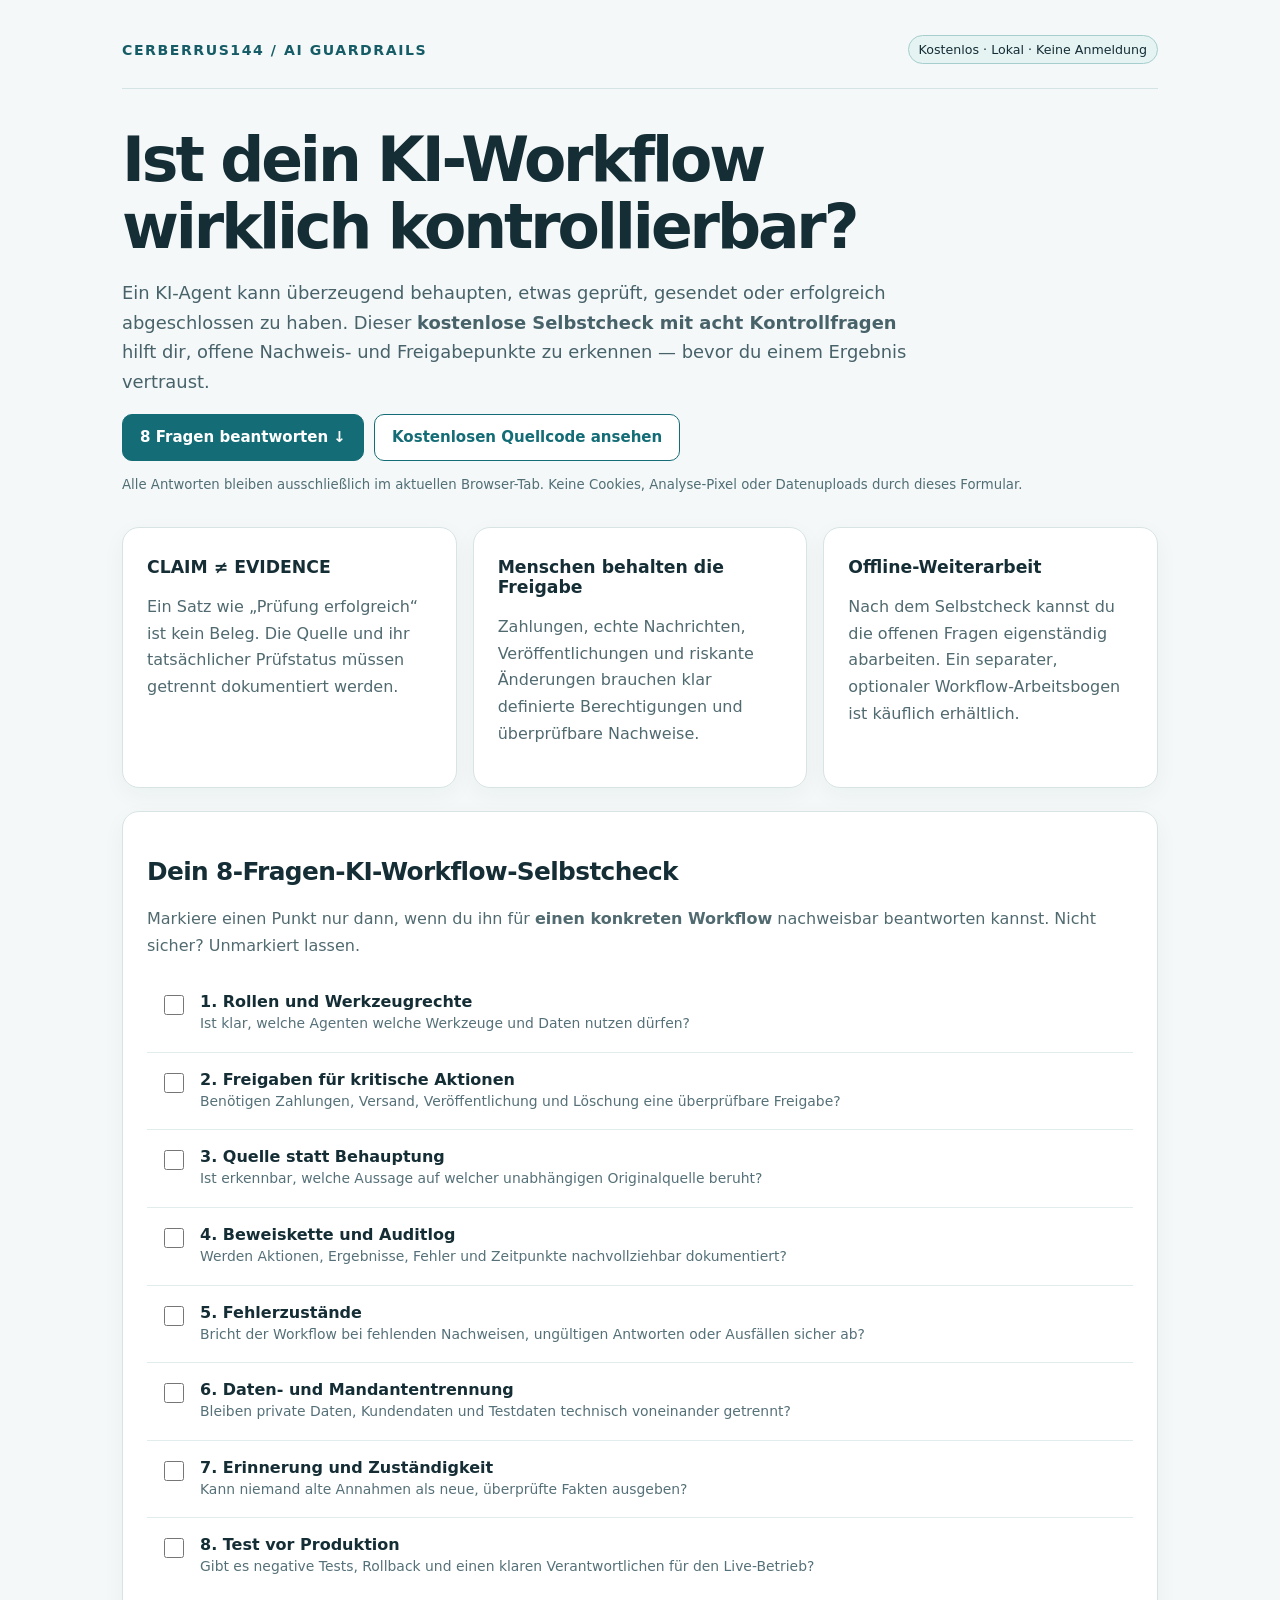
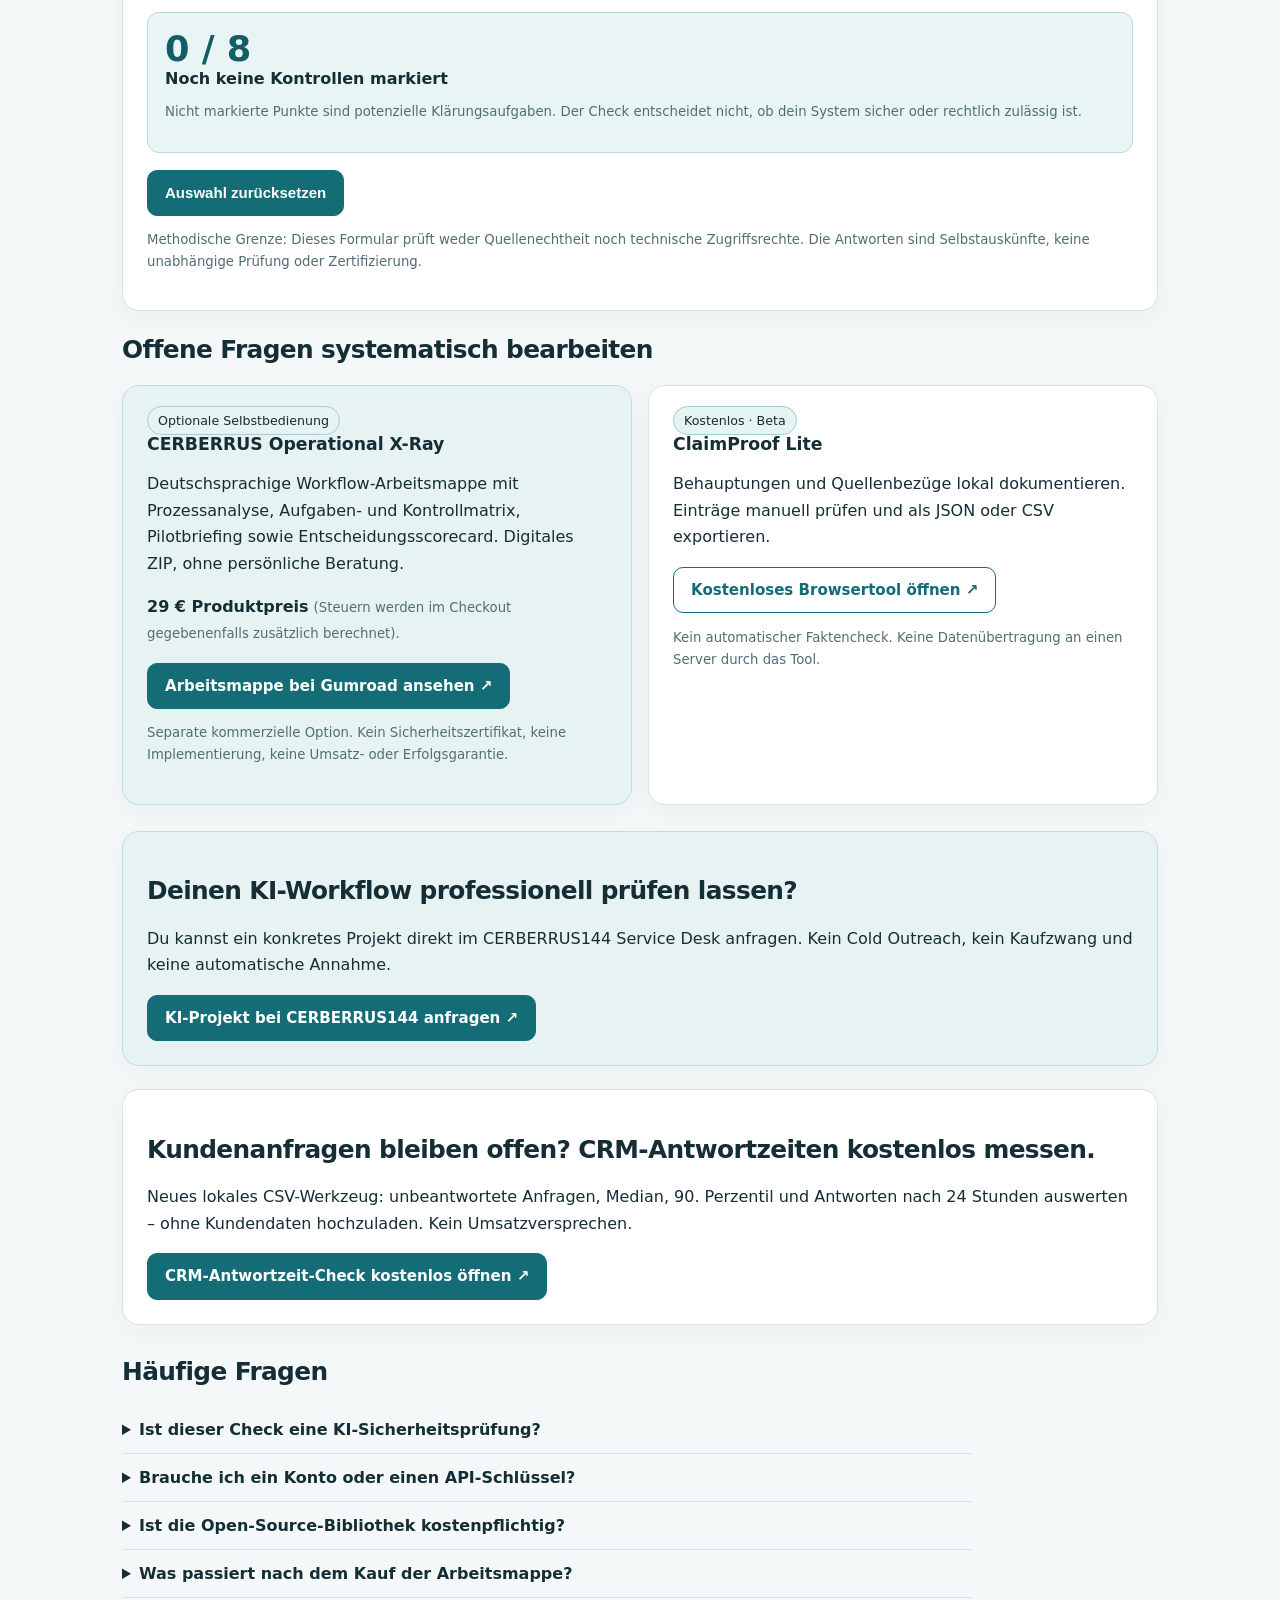
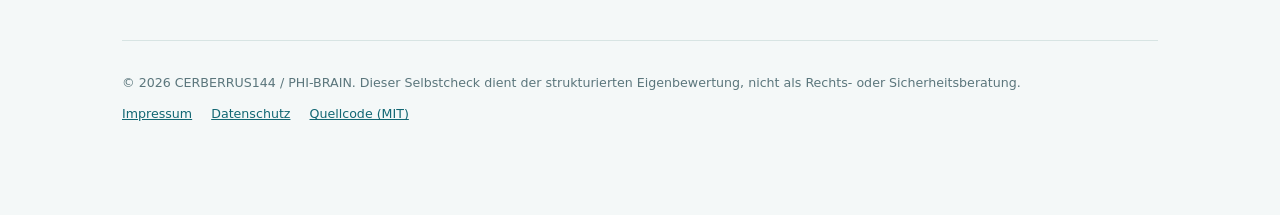
==== index.html @ 993eafb9 "Set canonical GitHub Pages URL for the free workflow self-check" ====
<!doctype html>
<html lang="de">
<head>
<meta charset="utf-8"><meta name="viewport" content="width=device-width,initial-scale=1">
<title>KI-Workflow Selbstcheck: 8 Kontrollfragen | CERBERRUS144</title>
<meta name="description" content="Kostenloser KI-Workflow Selbstcheck mit 8 Fragen zu Quellen, Freigaben, Auditlogs und Agenten-Sicherheit. Ohne Login. Optionaler Offline-Arbeitsbogen auf Gumroad.">
<meta name="robots" content="index,follow">
<link rel="canonical" href="https://charlysmoky2010-hub.github.io/ai-guardrails-protocol/">
<meta name="theme-color" content="#123744">
<meta property="og:type" content="website"><meta property="og:title" content="KI-Workflow Selbstcheck – 8 Kontrollfragen">
<meta property="og:description" content="Ein kostenloser, lokaler Selbstcheck für KI-Automatisierung. Kein Zertifikat, keine Datenübertragung.">
<style>
:root{color-scheme:light;font-family:system-ui,-apple-system,Segoe UI,Arial,sans-serif;background:#f4f8f8;color:#152d35}
*{box-sizing:border-box}body{margin:0}main{max-width:1080px;margin:auto;padding:20px 22px 75px}
a{color:#126773}a:focus-visible,button:focus-visible,input:focus-visible{outline:3px solid #d29a24;outline-offset:3px}
header{display:flex;align-items:center;justify-content:space-between;gap:12px;padding:15px 0 24px;border-bottom:1px solid #d4e3e3}
.brand{font-size:.88rem;letter-spacing:.11em;font-weight:800;text-decoration:none;color:#165c66}
.chip{font-size:.79rem;border:1px solid #a7cece;border-radius:30px;padding:6px 10px;background:#e5f3f3}
h1{font-size:clamp(2.1rem,5vw,3.85rem);line-height:1.08;letter-spacing:-.05em;margin:38px 0 18px}
.lead{font-size:1.12rem;max-width:800px;color:#48626a;line-height:1.65}
h2{font-size:1.55rem;letter-spacing:-.025em}h3{font-size:1.08rem}p{line-height:1.66}
.muted{color:#506a70}.small{font-size:.83rem;color:#516e75}
.hero{padding-bottom:18px}.grid{display:grid;grid-template-columns:repeat(auto-fit,minmax(270px,1fr));gap:16px}
.panel{padding:24px;background:#fff;border:1px solid #d8e4e4;border-radius:17px;box-shadow:0 7px 23px rgba(7,50,60,.045)}
.panel h3{margin-top:5px}.accent{background:#e7f3f2;border:1px solid #c0dddd}
a.button,button{display:inline-block;appearance:none;border:1px solid #146d76;border-radius:10px;background:#146d76;color:#fff;padding:12px 17px;font-size:.94rem;font-weight:750;text-decoration:none;cursor:pointer;line-height:1.35}
a.secondary{background:white;color:#146d76}
.actions{display:flex;gap:10px;flex-wrap:wrap;margin:17px 0 8px}
.check{display:flex;align-items:flex-start;gap:13px;cursor:pointer;padding:17px 13px;border-bottom:1px solid #e1eded}
.check:last-child{border-bottom:0}.check input{width:20px;height:20px;flex:none;accent-color:#146d76;margin-top:3px}
.check strong{display:block;margin-bottom:2px}.check em{font-style:normal;color:#557078;font-size:.87rem;line-height:1.55;display:block}
.stat{font-weight:800;font-size:2.2rem;color:#125d66}.notice{padding:15px 17px;border:1px solid #b8d9d7;border-radius:12px;background:#e8f5f4;margin-top:17px}
.warning{background:#fff7e8;border-color:#edd2a1}
.faq{max-width:850px}details{border-bottom:1px solid #d6e3e3;padding:14px 0}summary{cursor:pointer;font-weight:700}details p{color:#48646c;margin-bottom:5px}
footer{border-top:1px solid #d7e4e3;margin-top:42px;padding:19px 0;color:#5b767c;font-size:.79rem}
footer a{margin-right:15px}
@media(max-width:500px){main{padding:12px 14px 55px}.panel{padding:16px}.brand{font-size:.78rem}.chip{font-size:.71rem}h1{margin:25px 0 15px}}
</style>
</head>
<body>
<main>
<header><a class="brand" href="https://github.com/charlysmoky2010-hub/ai-guardrails-protocol">CERBERRUS144 / AI GUARDRAILS</a><span class="chip">Kostenlos · Lokal · Keine Anmeldung</span></header>
<section class="hero">
<h1>Ist dein KI-Workflow<br>wirklich kontrollierbar?</h1>
<p class="lead">Ein KI-Agent kann überzeugend behaupten, etwas geprüft, gesendet oder erfolgreich abgeschlossen zu haben. Dieser <strong>kostenlose Selbstcheck mit acht Kontrollfragen</strong> hilft dir, offene Nachweis- und Freigabepunkte zu erkennen — bevor du einem Ergebnis vertraust.</p>
<div class="actions"><a class="button" href="#selbstcheck">8 Fragen beantworten ↓</a><a class="button secondary" href="https://github.com/charlysmoky2010-hub/ai-guardrails-protocol">Kostenlosen Quellcode ansehen</a></div>
<p class="small">Alle Antworten bleiben ausschließlich im aktuellen Browser-Tab. Keine Cookies, Analyse-Pixel oder Datenuploads durch dieses Formular.</p>
</section>
<div class="grid">
<section class="panel"><h3>CLAIM ≠ EVIDENCE</h3><p class="muted">Ein Satz wie „Prüfung erfolgreich“ ist kein Beleg. Die Quelle und ihr tatsächlicher Prüfstatus müssen getrennt dokumentiert werden.</p></section>
<section class="panel"><h3>Menschen behalten die Freigabe</h3><p class="muted">Zahlungen, echte Nachrichten, Veröffentlichungen und riskante Änderungen brauchen klar definierte Berechtigungen und überprüfbare Nachweise.</p></section>
<section class="panel"><h3>Offline-Weiterarbeit</h3><p class="muted">Nach dem Selbstcheck kannst du die offenen Fragen eigenständig abarbeiten. Ein separater, optionaler Workflow-Arbeitsbogen ist käuflich erhältlich.</p></section>
</div>
<section id="selbstcheck" class="panel" style="margin-top:23px">
<h2>Dein 8-Fragen-KI-Workflow-Selbstcheck</h2>
<p class="muted">Markiere einen Punkt nur dann, wenn du ihn für <strong>einen konkreten Workflow</strong> nachweisbar beantworten kannst. Nicht sicher? Unmarkiert lassen.</p>
<div id="checks">
<label class="check"><input type="checkbox"><span><strong>1. Rollen und Werkzeugrechte</strong><em>Ist klar, welche Agenten welche Werkzeuge und Daten nutzen dürfen?</em></span></label>
<label class="check"><input type="checkbox"><span><strong>2. Freigaben für kritische Aktionen</strong><em>Benötigen Zahlungen, Versand, Veröffentlichung und Löschung eine überprüfbare Freigabe?</em></span></label>
<label class="check"><input type="checkbox"><span><strong>3. Quelle statt Behauptung</strong><em>Ist erkennbar, welche Aussage auf welcher unabhängigen Originalquelle beruht?</em></span></label>
<label class="check"><input type="checkbox"><span><strong>4. Beweiskette und Auditlog</strong><em>Werden Aktionen, Ergebnisse, Fehler und Zeitpunkte nachvollziehbar dokumentiert?</em></span></label>
<label class="check"><input type="checkbox"><span><strong>5. Fehlerzustände</strong><em>Bricht der Workflow bei fehlenden Nachweisen, ungültigen Antworten oder Ausfällen sicher ab?</em></span></label>
<label class="check"><input type="checkbox"><span><strong>6. Daten- und Mandantentrennung</strong><em>Bleiben private Daten, Kundendaten und Testdaten technisch voneinander getrennt?</em></span></label>
<label class="check"><input type="checkbox"><span><strong>7. Erinnerung und Zuständigkeit</strong><em>Kann niemand alte Annahmen als neue, überprüfte Fakten ausgeben?</em></span></label>
<label class="check"><input type="checkbox"><span><strong>8. Test vor Produktion</strong><em>Gibt es negative Tests, Rollback und einen klaren Verantwortlichen für den Live-Betrieb?</em></span></label>
</div>
<div class="notice" aria-live="polite">
<div class="stat" id="score">0 / 8</div>
<strong id="scoreTitle">Noch keine Kontrollen markiert</strong>
<p id="scoreHint" class="small">Acht konkrete Fragen warten auf deine eigene Einschätzung. Die Zahl ist kein Sicherheits- oder Compliance-Score.</p>
</div>
<div class="actions"><button type="button" id="reset">Auswahl zurücksetzen</button></div>
<p class="small">Methodische Grenze: Dieses Formular prüft weder Quellenechtheit noch technische Zugriffsrechte. Die Antworten sind Selbstauskünfte, keine unabhängige Prüfung oder Zertifizierung.</p>
</section>
<section style="margin-top:24px">
<h2>Offene Fragen systematisch bearbeiten</h2>
<div class="grid">
<article class="panel accent">
<span class="chip">Optionale Selbstbedienung</span>
<h3>CERBERRUS Operational X-Ray</h3>
<p>Deutschsprachige Workflow-Arbeitsmappe mit Prozessanalyse, Aufgaben- und Kontrollmatrix, Pilotbriefing sowie Entscheidungsscorecard. Digitales ZIP, ohne persönliche Beratung.</p>
<p><strong>29 € Produktpreis</strong> <span class="small">(Steuern werden im Checkout gegebenenfalls zusätzlich berechnet).</span></p>
<a class="button" href="https://smokycharly.gumroad.com/l/cyrada?utm_source=github&utm_medium=ai_guardrails_landing&utm_campaign=cerberrus_xray_q4_2026" rel="noopener noreferrer">Arbeitsmappe bei Gumroad ansehen ↗</a>
<p class="small">Separate kommerzielle Option. Kein Sicherheitszertifikat, keine Implementierung, keine Umsatz- oder Erfolgsgarantie.</p>
</article>
<article class="panel">
<span class="chip">Kostenlos · Beta</span>
<h3>ClaimProof Lite</h3>
<p>Behauptungen und Quellenbezüge lokal dokumentieren. Einträge manuell prüfen und als JSON oder CSV exportieren.</p>
<a class="button secondary" href="https://encoded-echo-dx9f9r4.shipstatic.com/proof/" rel="noopener noreferrer">Kostenloses Browsertool öffnen ↗</a>
<p class="small">Kein automatischer Faktencheck. Keine Datenübertragung an einen Server durch das Tool.</p>
</article>
</div>
</section>
<section class="panel accent" style="margin-top:26px" aria-label="CERBERRUS144 Projektanfrage"><h2>Deinen KI-Workflow professionell prüfen lassen?</h2><p>Du kannst ein konkretes Projekt direkt im CERBERRUS144 Service Desk anfragen. Kein Cold Outreach, kein Kaufzwang und keine automatische Annahme.</p><a class="button" href="https://baseless-dust-738gwd3.shipstatic.com/?utm_source=github&utm_medium=guardrails&utm_campaign=inbound_service_desk" rel="noopener noreferrer">KI-Projekt bei CERBERRUS144 anfragen ↗</a></section>
<section class="panel" aria-label="Kostenloser CRM-Response-Audit" style="margin-top:23px"><h2>Kundenanfragen bleiben offen? CRM-Antwortzeiten kostenlos messen.</h2><p>Neues lokales CSV-Werkzeug: unbeantwortete Anfragen, Median, 90. Perzentil und Antworten nach 24 Stunden auswerten – ohne Kundendaten hochzuladen. Kein Umsatzversprechen.</p><a class="button" href="https://vivid-mind-vfd842v.shipstatic.com/?utm_source=github&utm_medium=guardrails&utm_campaign=crm_response_check">CRM-Antwortzeit-Check kostenlos öffnen ↗</a></section>
<section class="faq" style="margin-top:32px">
<h2>Häufige Fragen</h2>
<details><summary>Ist dieser Check eine KI-Sicherheitsprüfung?</summary><p>Nein. Er strukturiert Selbstangaben und ist weder ein unabhängiges Security-Audit noch eine regulatorische Prüfung.</p></details>
<details><summary>Brauche ich ein Konto oder einen API-Schlüssel?</summary><p>Nein. Die acht Fragen laufen vollständig im Browser. Es werden keine KI-Modelle aufgerufen.</p></details>
<details><summary>Ist die Open-Source-Bibliothek kostenpflichtig?</summary><p>Nein. Der <a href="https://github.com/charlysmoky2010-hub/ai-guardrails-protocol">AI Guardrails Protocol</a> ist frei unter MIT-Lizenz. Die verlinkte CERBERRUS-Arbeitsmappe ist ein eigenständiges optionales Produkt.</p></details>
<details><summary>Was passiert nach dem Kauf der Arbeitsmappe?</summary><p>Gumroad verarbeitet die Bestellung und stellt die digitalen Dateien über den eigenen Lieferprozess bereit. Für die Arbeitsmappe wurde ein kostenloser Testkauf mit ZIP-Zustellung durchgeführt; das ist kein Nachweis realer Kundenumsätze.</p></details>
</section>
<footer>
<p>© 2026 CERBERRUS144 / PHI-BRAIN. Dieser Selbstcheck dient der strukturierten Eigenbewertung, nicht als Rechts- oder Sicherheitsberatung.</p>
<a href="https://vlgibwclecuhnnrgycnx.supabase.co/functions/v1/phi-nexus-public?page=imprint&amp;locale=de" rel="noopener noreferrer">Impressum</a>
<a href="https://vlgibwclecuhnnrgycnx.supabase.co/functions/v1/phi-nexus-public?page=privacy&amp;locale=de" rel="noopener noreferrer">Datenschutz</a>
<a href="https://github.com/charlysmoky2010-hub/ai-guardrails-protocol">Quellcode (MIT)</a>
</footer>
</main>
<script>
(()=>{"use strict";const root=document.getElementById("checks"),inputs=[...root.querySelectorAll('input[type="checkbox"]')],score=document.getElementById("score"),title=document.getElementById("scoreTitle"),hint=document.getElementById("scoreHint");function render(){const count=inputs.filter(e=>e.checked).length;score.textContent=count+" / 8";title.textContent=count===8?"Acht Punkte selbst bestätigt":count===0?"Noch keine Kontrollen markiert":(8-count)+" Prüfbereiche bleiben offen";hint.textContent=count===8?"Prüfe die Aussagen gegen Originalbelege und führe unabhängige Tests durch. Acht Häkchen sind kein Sicherheitsnachweis.":"Nicht markierte Punkte sind potenzielle Klärungsaufgaben. Der Check entscheidet nicht, ob dein System sicher oder rechtlich zulässig ist.";}root.addEventListener("change",render);document.getElementById("reset").addEventListener("click",()=>{inputs.forEach(x=>x.checked=false);render();});render();})();
</script>
</body></html>
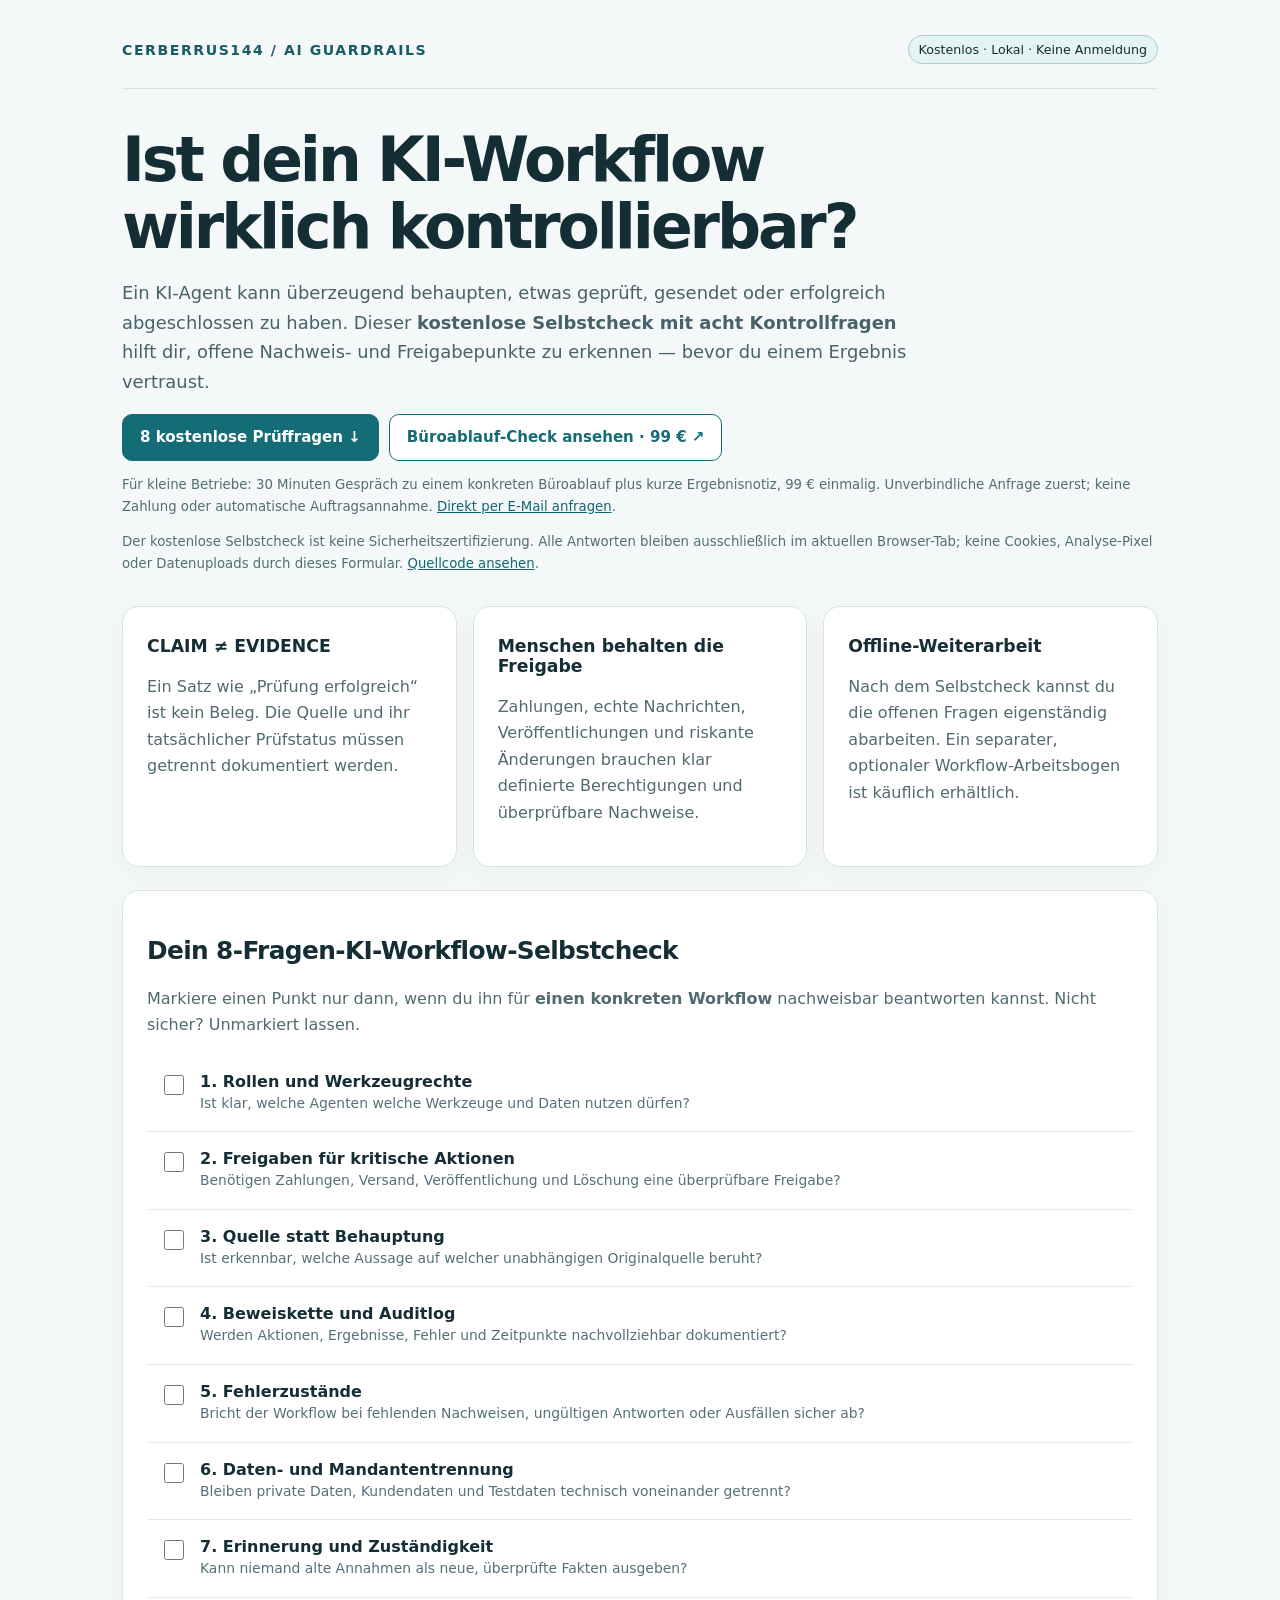
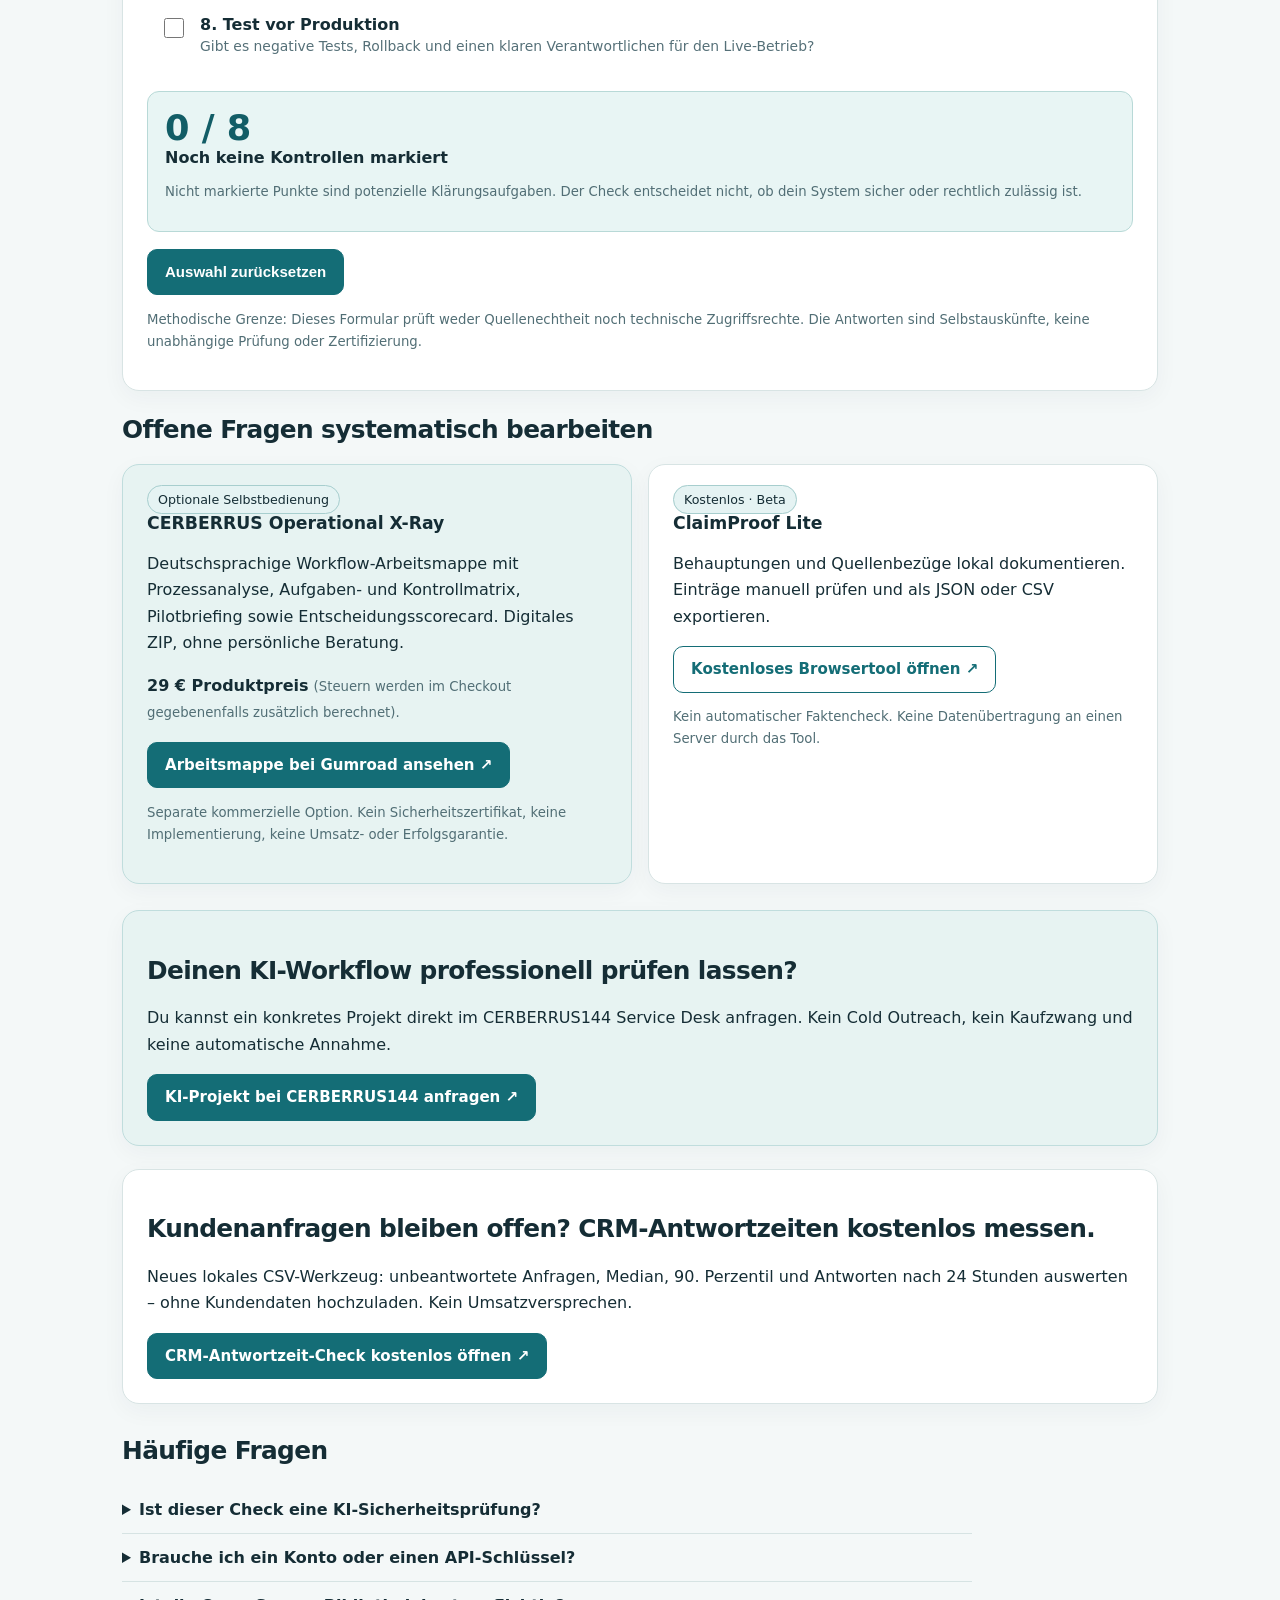
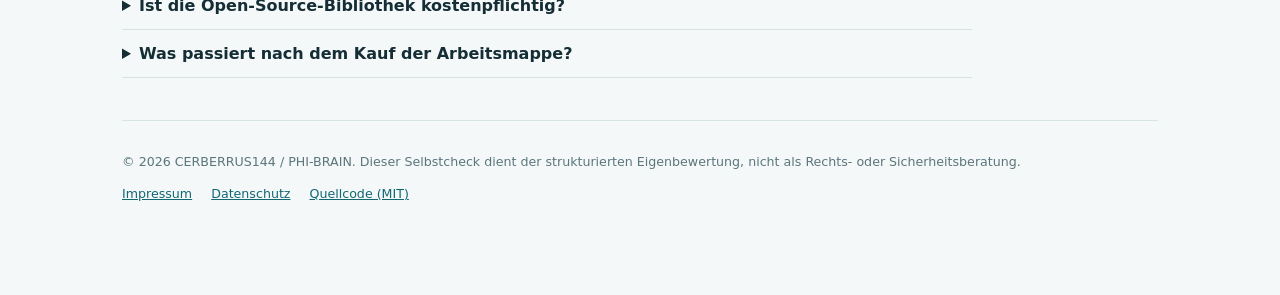
==== commit 93cfddc2: "Improve inbound discovery and clear opt-in service path on free workflow check" ====
--- a/index.html
+++ b/index.html
@@ -2,8 +2,8 @@
 <html lang="de">
 <head>
 <meta charset="utf-8"><meta name="viewport" content="width=device-width,initial-scale=1">
-<title>KI-Workflow Selbstcheck: 8 Kontrollfragen | CERBERRUS144</title>
-<meta name="description" content="Kostenloser KI-Workflow Selbstcheck mit 8 Fragen zu Quellen, Freigaben, Auditlogs und Agenten-Sicherheit. Ohne Login. Optionaler Offline-Arbeitsbogen auf Gumroad.">
+<title>KI-Agent Ergebnisse prüfen: kostenloser KI-Workflow Selbstcheck | CERBERRUS144</title>
+<meta name="description" content="KI-Agent meldet Erfolg, aber wurde die Aktion wirklich ausgeführt? 8 kostenlose Kontrollfragen zu Nachweisen und Freigaben. Optional: Büroablauf-Check für Betriebe, 99 €.">
 <meta name="robots" content="index,follow">
 <link rel="canonical" href="https://charlysmoky2010-hub.github.io/ai-guardrails-protocol/">
 <meta name="theme-color" content="#123744">
@@ -43,8 +43,9 @@
 <section class="hero">
 <h1>Ist dein KI-Workflow<br>wirklich kontrollierbar?</h1>
 <p class="lead">Ein KI-Agent kann überzeugend behaupten, etwas geprüft, gesendet oder erfolgreich abgeschlossen zu haben. Dieser <strong>kostenlose Selbstcheck mit acht Kontrollfragen</strong> hilft dir, offene Nachweis- und Freigabepunkte zu erkennen — bevor du einem Ergebnis vertraust.</p>
-<div class="actions"><a class="button" href="#selbstcheck">8 Fragen beantworten ↓</a><a class="button secondary" href="https://github.com/charlysmoky2010-hub/ai-guardrails-protocol">Kostenlosen Quellcode ansehen</a></div>
-<p class="small">Alle Antworten bleiben ausschließlich im aktuellen Browser-Tab. Keine Cookies, Analyse-Pixel oder Datenuploads durch dieses Formular.</p>
+<div class="actions"><a class="button" href="#selbstcheck">8 kostenlose Prüffragen ↓</a><a class="button secondary" href="https://faint-cipher-9q5qgja.shipstatic.com/?utm_source=github_pages&amp;utm_medium=owned&amp;utm_campaign=workflow_check_inbound_2026" rel="noopener noreferrer">Büroablauf-Check ansehen · 99 € ↗</a></div>
+<p class="small">Für kleine Betriebe: 30 Minuten Gespräch zu einem konkreten Büroablauf plus kurze Ergebnisnotiz, 99 € einmalig. Unverbindliche Anfrage zuerst; keine Zahlung oder automatische Auftragsannahme. <a href="mailto:cerberrus144-os@agentmail.to?subject=Anfrage%20B%C3%BCroablauf-Check%2099%20EUR">Direkt per E-Mail anfragen</a>.</p>
+<p class="small">Der kostenlose Selbstcheck ist keine Sicherheitszertifizierung. Alle Antworten bleiben ausschließlich im aktuellen Browser-Tab; keine Cookies, Analyse-Pixel oder Datenuploads durch dieses Formular. <a href="https://github.com/charlysmoky2010-hub/ai-guardrails-protocol">Quellcode ansehen</a>.</p>
 </section>
 <div class="grid">
 <section class="panel"><h3>CLAIM ≠ EVIDENCE</h3><p class="muted">Ein Satz wie „Prüfung erfolgreich“ ist kein Beleg. Die Quelle und ihr tatsächlicher Prüfstatus müssen getrennt dokumentiert werden.</p></section>
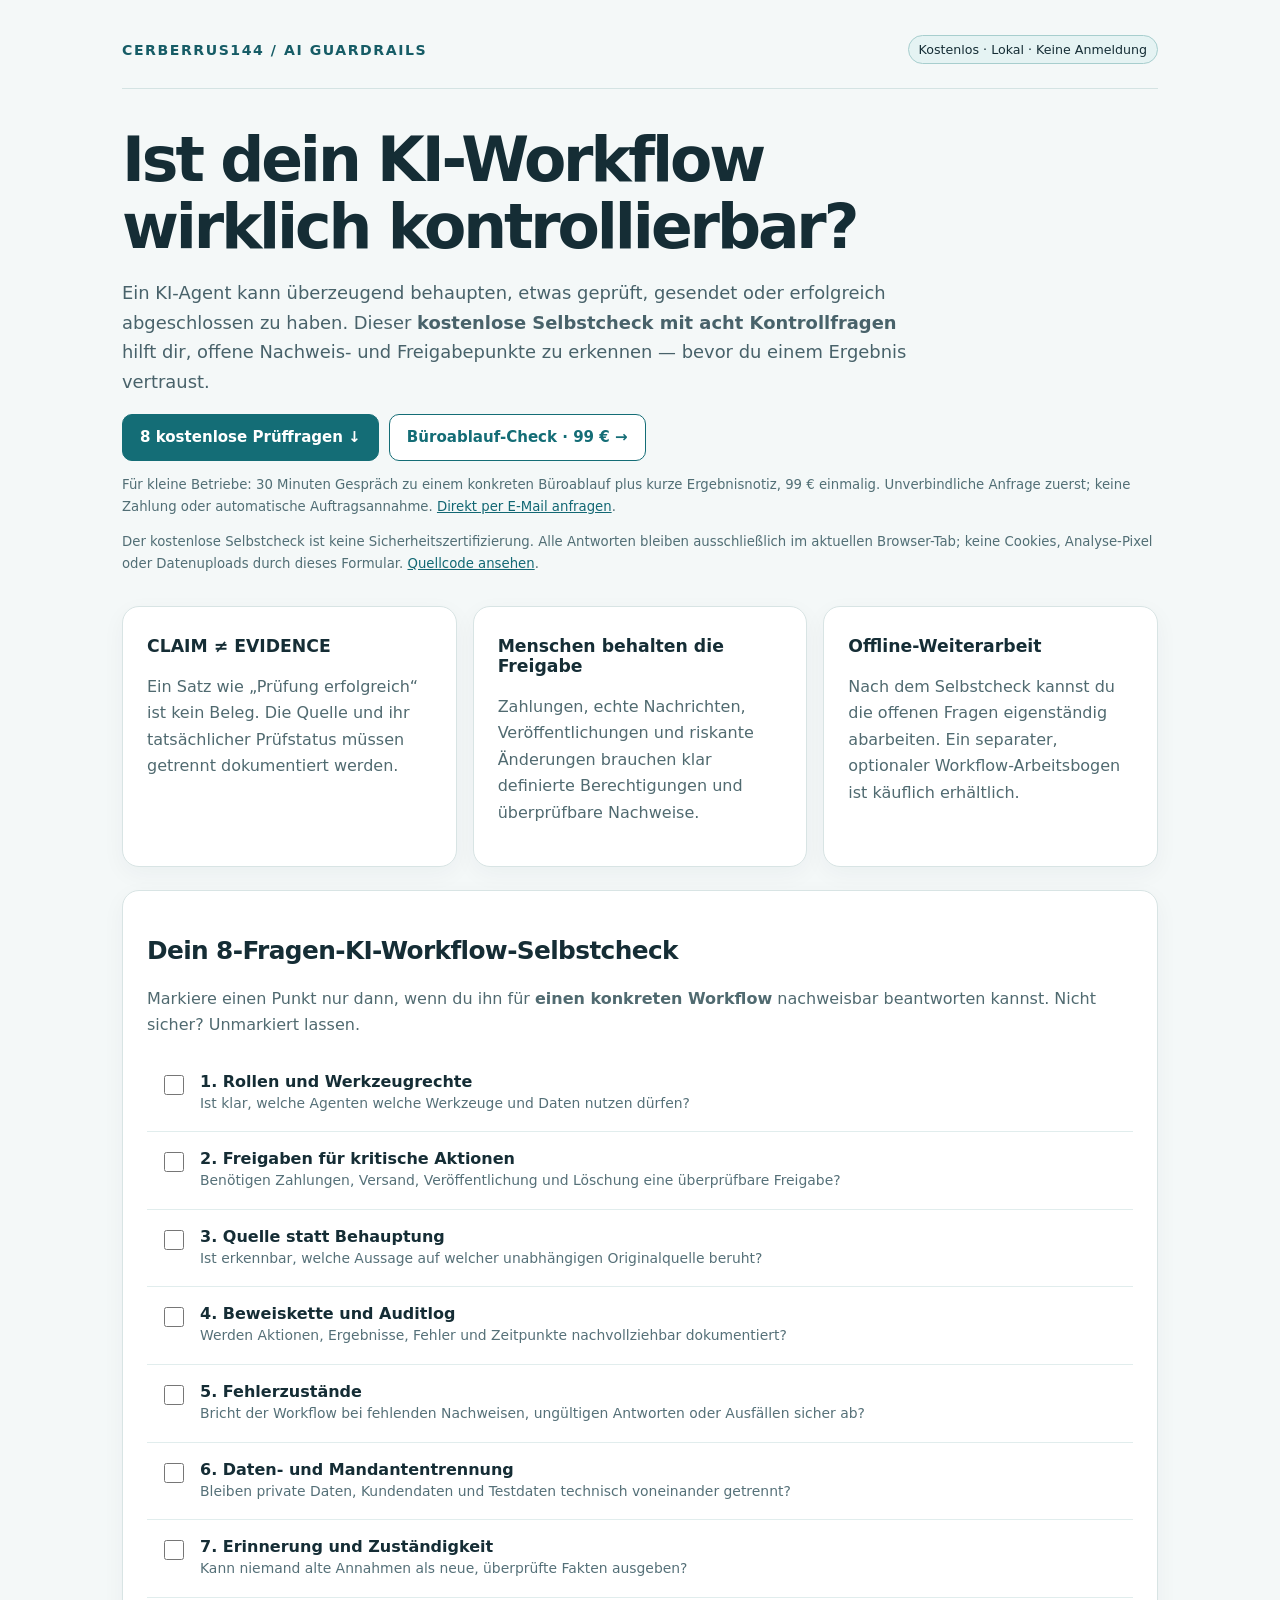
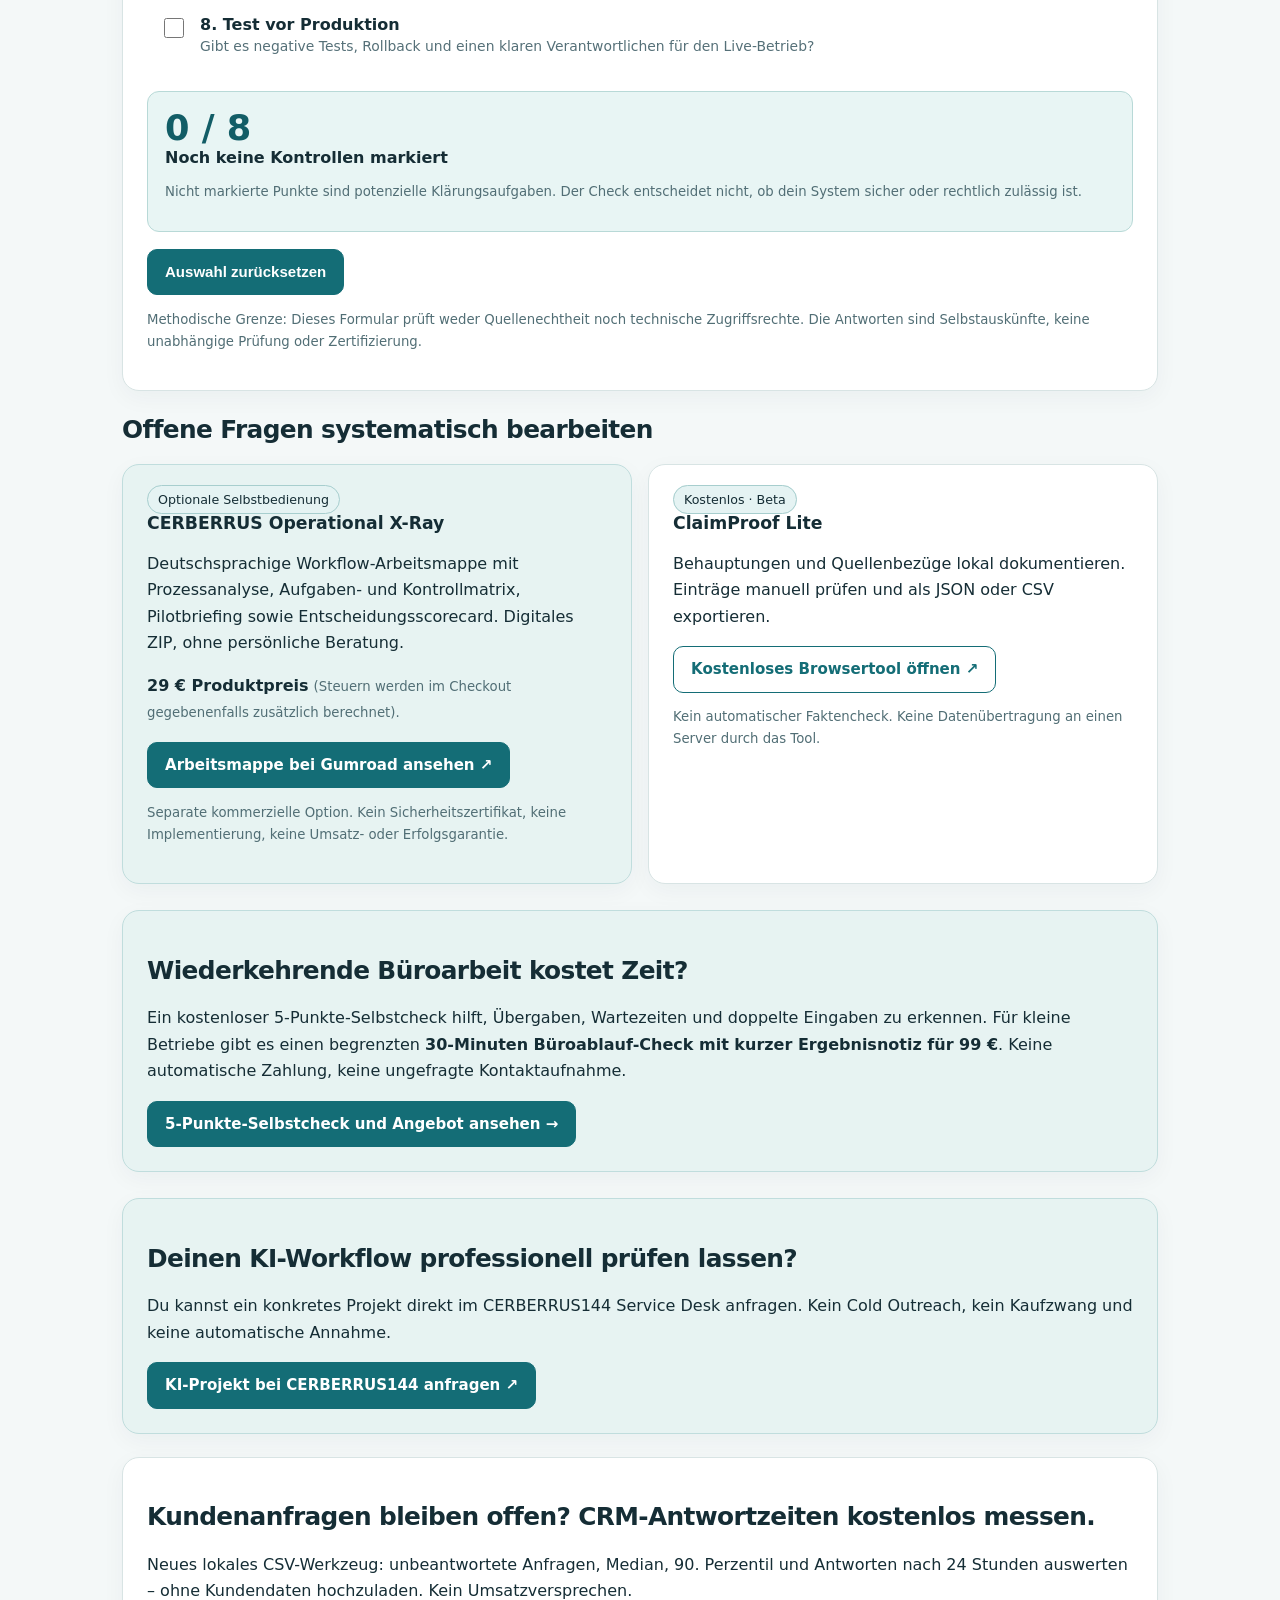
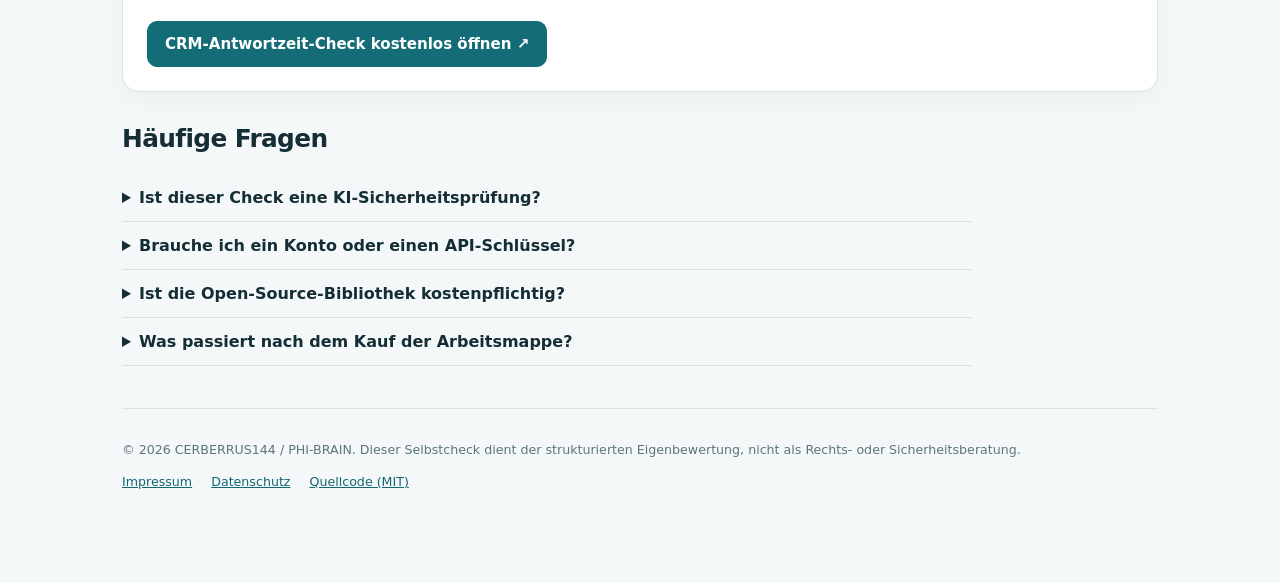
==== commit 39a0568f: "Make inbound service entry prominent and link 5-point office workflow guide" ====
--- a/index.html
+++ b/index.html
@@ -43,7 +43,7 @@
 <section class="hero">
 <h1>Ist dein KI-Workflow<br>wirklich kontrollierbar?</h1>
 <p class="lead">Ein KI-Agent kann überzeugend behaupten, etwas geprüft, gesendet oder erfolgreich abgeschlossen zu haben. Dieser <strong>kostenlose Selbstcheck mit acht Kontrollfragen</strong> hilft dir, offene Nachweis- und Freigabepunkte zu erkennen — bevor du einem Ergebnis vertraust.</p>
-<div class="actions"><a class="button" href="#selbstcheck">8 kostenlose Prüffragen ↓</a><a class="button secondary" href="https://faint-cipher-9q5qgja.shipstatic.com/?utm_source=github_pages&amp;utm_medium=owned&amp;utm_campaign=workflow_check_inbound_2026" rel="noopener noreferrer">Büroablauf-Check ansehen · 99 € ↗</a></div>
+<div class="actions"><a class="button" href="#selbstcheck">8 kostenlose Prüffragen ↓</a><a class="button secondary" href="bueroablauf-check/">Büroablauf-Check · 99 € →</a></div>
 <p class="small">Für kleine Betriebe: 30 Minuten Gespräch zu einem konkreten Büroablauf plus kurze Ergebnisnotiz, 99 € einmalig. Unverbindliche Anfrage zuerst; keine Zahlung oder automatische Auftragsannahme. <a href="mailto:cerberrus144-os@agentmail.to?subject=Anfrage%20B%C3%BCroablauf-Check%2099%20EUR">Direkt per E-Mail anfragen</a>.</p>
 <p class="small">Der kostenlose Selbstcheck ist keine Sicherheitszertifizierung. Alle Antworten bleiben ausschließlich im aktuellen Browser-Tab; keine Cookies, Analyse-Pixel oder Datenuploads durch dieses Formular. <a href="https://github.com/charlysmoky2010-hub/ai-guardrails-protocol">Quellcode ansehen</a>.</p>
 </section>
@@ -93,6 +93,7 @@
 </article>
 </div>
 </section>
+<section class="panel accent" style="margin-top:26px" aria-label="Büroablauf-Check für kleine Betriebe"><h2>Wiederkehrende Büroarbeit kostet Zeit?</h2><p>Ein kostenloser 5-Punkte-Selbstcheck hilft, Übergaben, Wartezeiten und doppelte Eingaben zu erkennen. Für kleine Betriebe gibt es einen begrenzten <strong>30-Minuten Büroablauf-Check mit kurzer Ergebnisnotiz für 99 €</strong>. Keine automatische Zahlung, keine ungefragte Kontaktaufnahme.</p><a class="button" href="bueroablauf-check/">5-Punkte-Selbstcheck und Angebot ansehen →</a></section>
 <section class="panel accent" style="margin-top:26px" aria-label="CERBERRUS144 Projektanfrage"><h2>Deinen KI-Workflow professionell prüfen lassen?</h2><p>Du kannst ein konkretes Projekt direkt im CERBERRUS144 Service Desk anfragen. Kein Cold Outreach, kein Kaufzwang und keine automatische Annahme.</p><a class="button" href="https://baseless-dust-738gwd3.shipstatic.com/?utm_source=github&utm_medium=guardrails&utm_campaign=inbound_service_desk" rel="noopener noreferrer">KI-Projekt bei CERBERRUS144 anfragen ↗</a></section>
 <section class="panel" aria-label="Kostenloser CRM-Response-Audit" style="margin-top:23px"><h2>Kundenanfragen bleiben offen? CRM-Antwortzeiten kostenlos messen.</h2><p>Neues lokales CSV-Werkzeug: unbeantwortete Anfragen, Median, 90. Perzentil und Antworten nach 24 Stunden auswerten – ohne Kundendaten hochzuladen. Kein Umsatzversprechen.</p><a class="button" href="https://vivid-mind-vfd842v.shipstatic.com/?utm_source=github&utm_medium=guardrails&utm_campaign=crm_response_check">CRM-Antwortzeit-Check kostenlos öffnen ↗</a></section>
 <section class="faq" style="margin-top:32px">
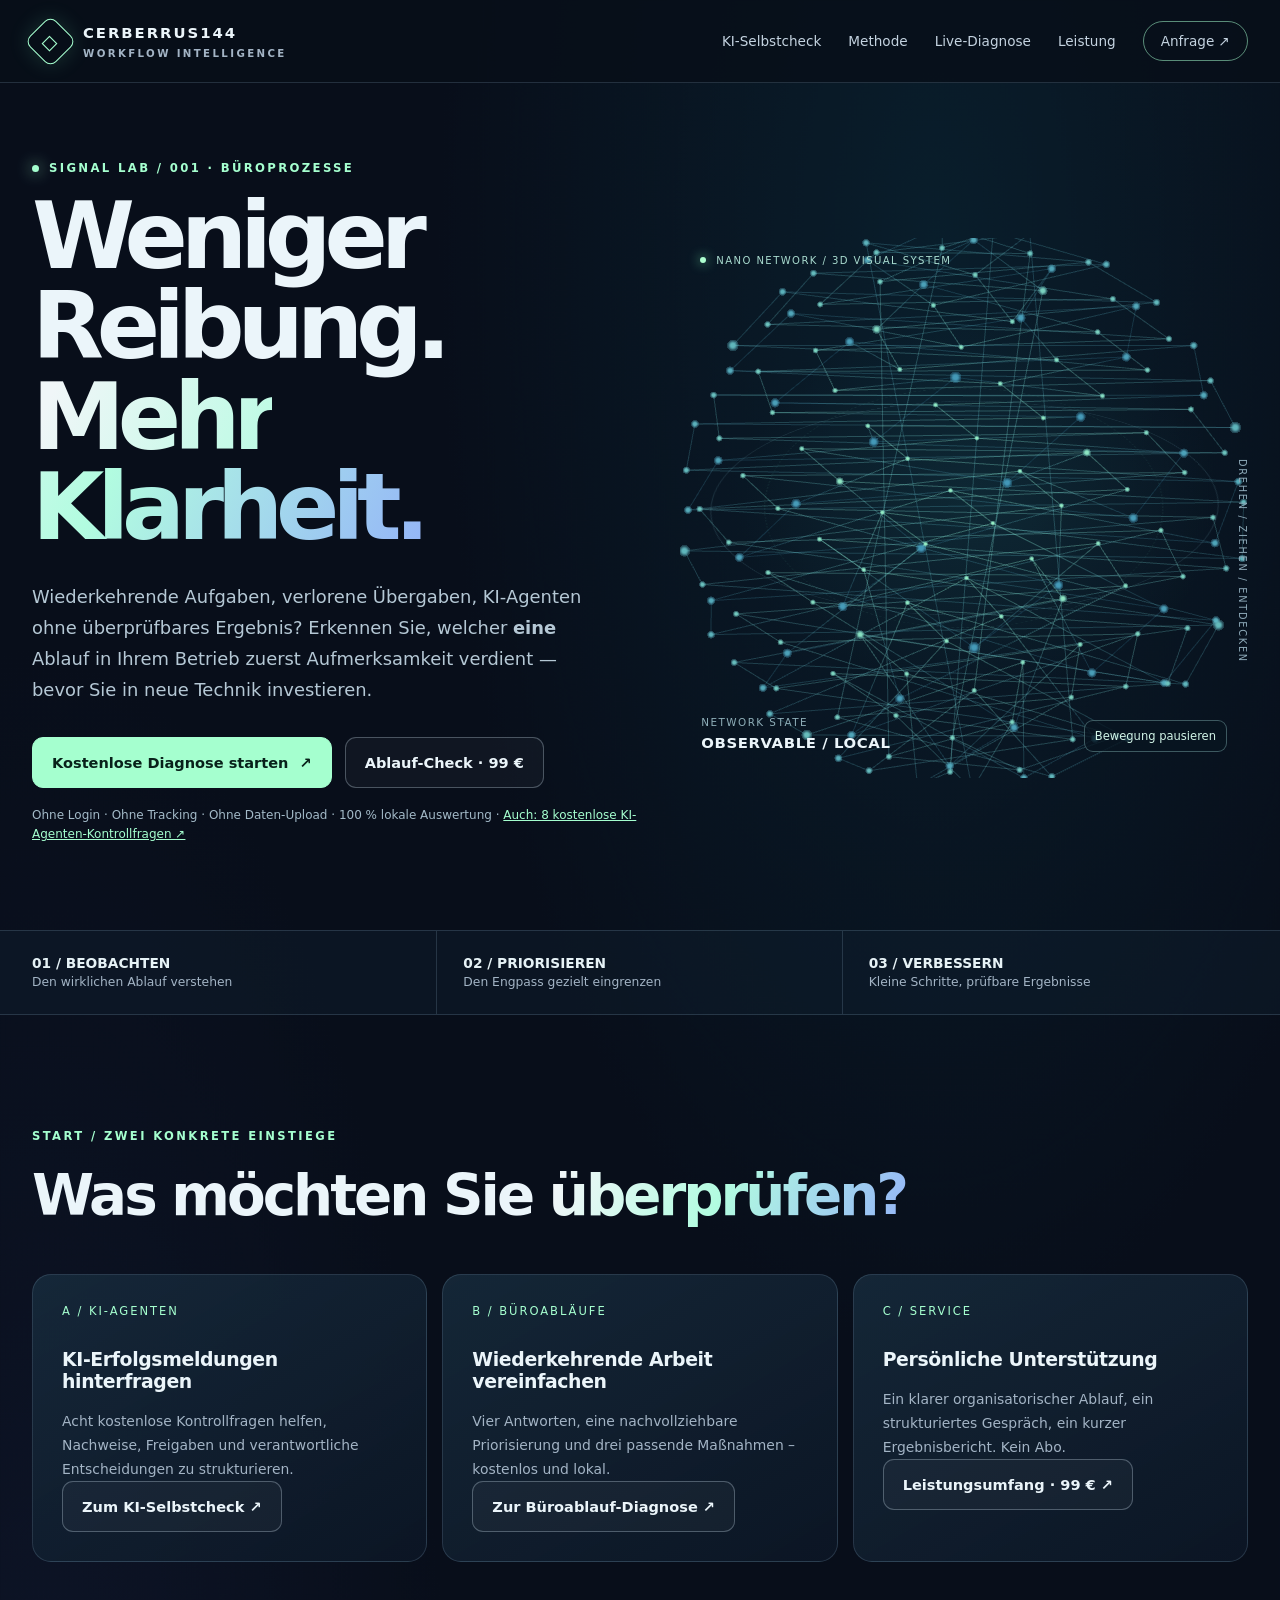
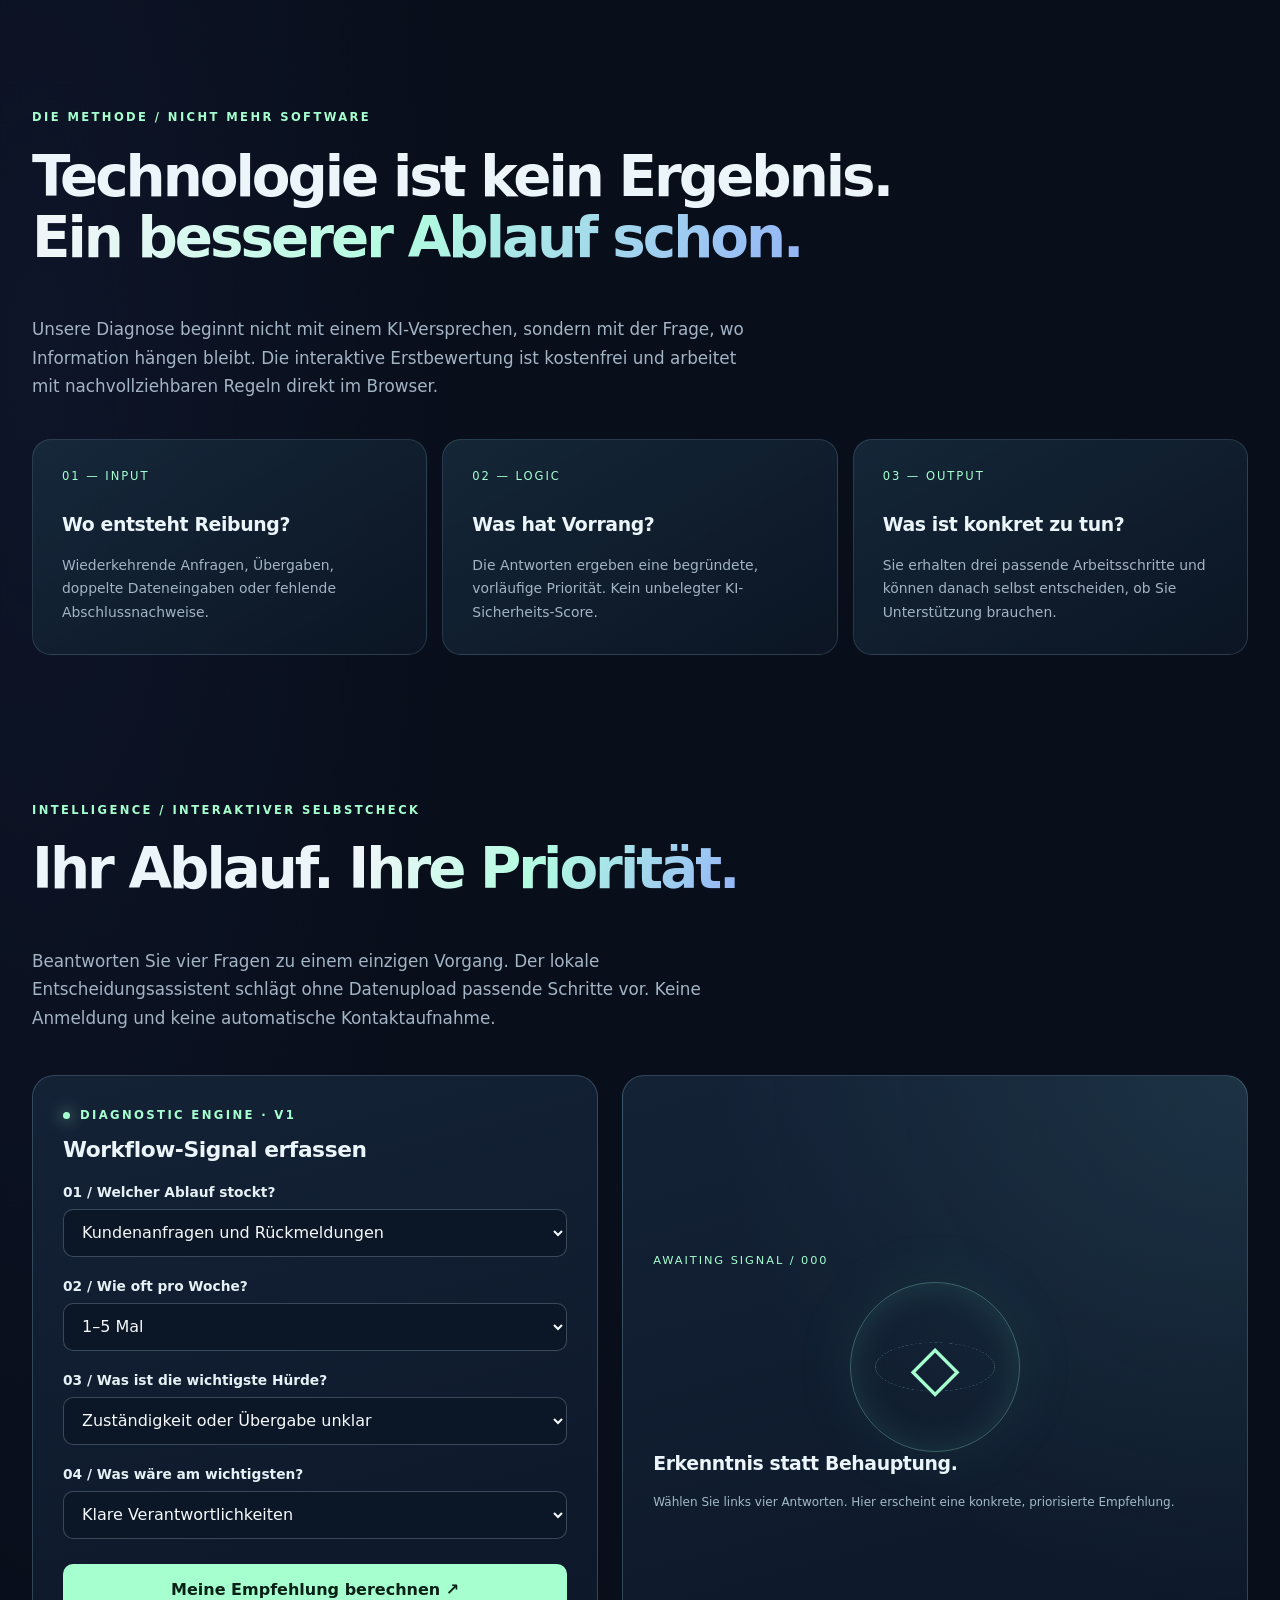
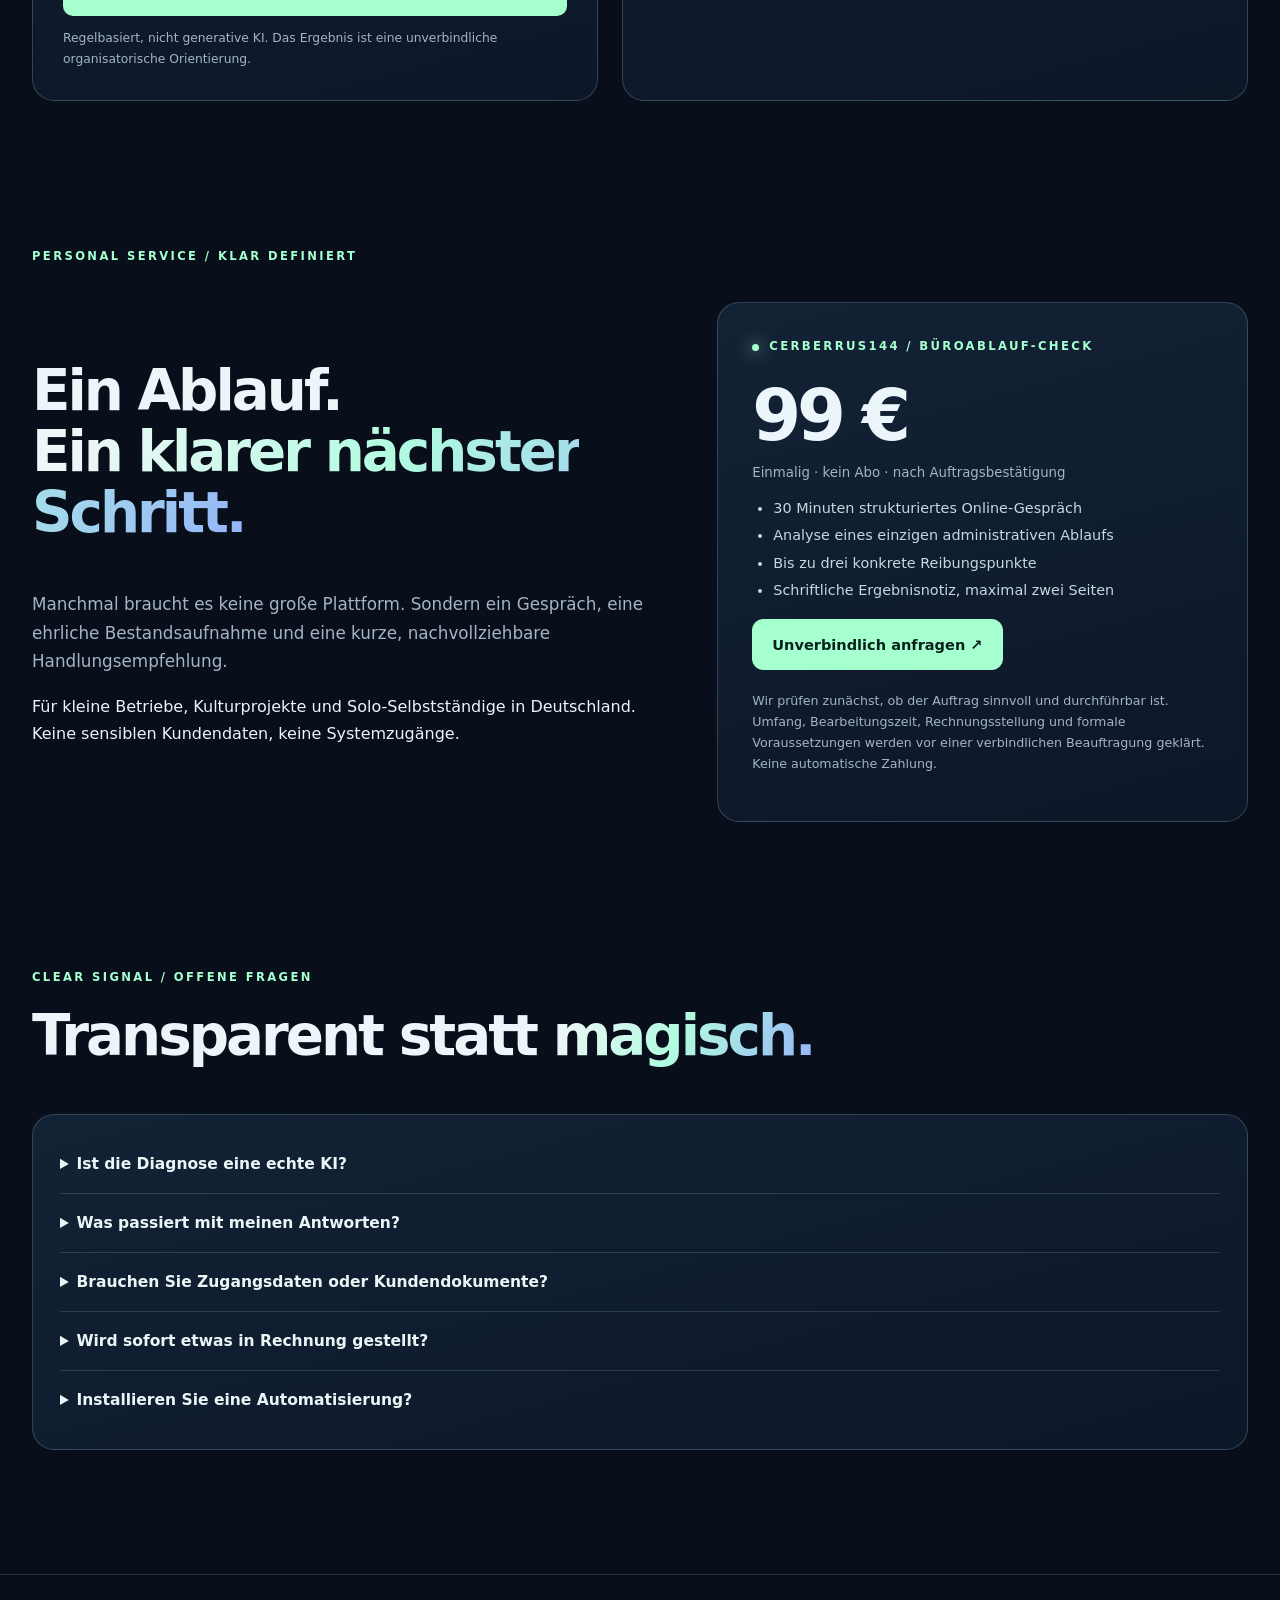
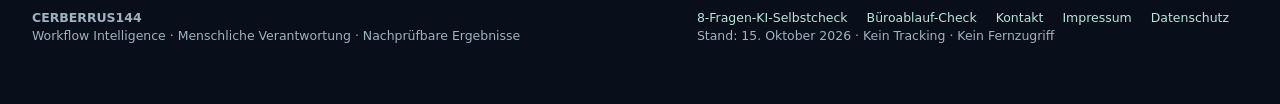
==== commit d90af6a0: "Launch CERBERRUS144 nano-inspired 3D intelligent homepage; retain independent free checks" ====
--- a/index.html
+++ b/index.html
@@ -1,116 +1,350 @@
 <!doctype html>
 <html lang="de">
 <head>
-<meta charset="utf-8"><meta name="viewport" content="width=device-width,initial-scale=1">
-<title>KI-Agent Ergebnisse prüfen: kostenloser KI-Workflow Selbstcheck | CERBERRUS144</title>
-<meta name="description" content="KI-Agent meldet Erfolg, aber wurde die Aktion wirklich ausgeführt? 8 kostenlose Kontrollfragen zu Nachweisen und Freigaben. Optional: Büroablauf-Check für Betriebe, 99 €.">
+<meta charset="utf-8">
+<meta name="viewport" content="width=device-width,initial-scale=1">
+<meta name="theme-color" content="#080f1c">
+<title>CERBERRUS144 | 3D Workflow Intelligence & intelligenter Selbstcheck</title>
+<meta name="description" content="CERBERRUS144 Workflow Intelligence: interaktive 3D-Netzwerkvisualisierung, kostenloser regelbasierter Prozesscheck und KI-Workflow-Selbstcheck. Persönliche Beratung ab 99 €.">
 <meta name="robots" content="index,follow">
 <link rel="canonical" href="https://charlysmoky2010-hub.github.io/ai-guardrails-protocol/">
-<meta name="theme-color" content="#123744">
-<meta property="og:type" content="website"><meta property="og:title" content="KI-Workflow Selbstcheck – 8 Kontrollfragen">
-<meta property="og:description" content="Ein kostenloser, lokaler Selbstcheck für KI-Automatisierung. Kein Zertifikat, keine Datenübertragung.">
+<meta property="og:type" content="website">
+<meta property="og:title" content="CERBERRUS144 | Weniger Reibung. Mehr Klarheit.">
+<meta property="og:description" content="Kostenloses interaktives Diagnose-Tool und klarer Büroablauf-Check für kleine Unternehmen. Keine Anmeldung.">
+<meta property="og:url" content="https://charlysmoky2010-hub.github.io/ai-guardrails-protocol/">
+<script type="application/ld+json">
+{"@context":"https://schema.org","@type":"Service","name":"CERBERRUS144 Büroablauf-Check","serviceType":"Organisatorische Analyse eines Büroablaufs","description":"30 Minuten Online-Gespräch über einen einzelnen administrativen Ablauf mit einer kurzen schriftlichen Ergebnisnotiz, maximal zwei Seiten.","provider":{"@type":"Organization","name":"CERBERRUS144","url":"https://charlysmoky2010-hub.github.io/ai-guardrails-protocol/","email":"cerberrus144-os@agentmail.to"},"areaServed":{"@type":"Country","name":"Deutschland"},"offers":{"@type":"Offer","price":"99.00","priceCurrency":"EUR","description":"Einmaliger Büroablauf-Check nach individueller Bestätigung der Anfrage","url":"https://charlysmoky2010-hub.github.io/ai-guardrails-protocol/"}}
+</script>
 <style>
-:root{color-scheme:light;font-family:system-ui,-apple-system,Segoe UI,Arial,sans-serif;background:#f4f8f8;color:#152d35}
-*{box-sizing:border-box}body{margin:0}main{max-width:1080px;margin:auto;padding:20px 22px 75px}
-a{color:#126773}a:focus-visible,button:focus-visible,input:focus-visible{outline:3px solid #d29a24;outline-offset:3px}
-header{display:flex;align-items:center;justify-content:space-between;gap:12px;padding:15px 0 24px;border-bottom:1px solid #d4e3e3}
-.brand{font-size:.88rem;letter-spacing:.11em;font-weight:800;text-decoration:none;color:#165c66}
-.chip{font-size:.79rem;border:1px solid #a7cece;border-radius:30px;padding:6px 10px;background:#e5f3f3}
-h1{font-size:clamp(2.1rem,5vw,3.85rem);line-height:1.08;letter-spacing:-.05em;margin:38px 0 18px}
-.lead{font-size:1.12rem;max-width:800px;color:#48626a;line-height:1.65}
-h2{font-size:1.55rem;letter-spacing:-.025em}h3{font-size:1.08rem}p{line-height:1.66}
-.muted{color:#506a70}.small{font-size:.83rem;color:#516e75}
-.hero{padding-bottom:18px}.grid{display:grid;grid-template-columns:repeat(auto-fit,minmax(270px,1fr));gap:16px}
-.panel{padding:24px;background:#fff;border:1px solid #d8e4e4;border-radius:17px;box-shadow:0 7px 23px rgba(7,50,60,.045)}
-.panel h3{margin-top:5px}.accent{background:#e7f3f2;border:1px solid #c0dddd}
-a.button,button{display:inline-block;appearance:none;border:1px solid #146d76;border-radius:10px;background:#146d76;color:#fff;padding:12px 17px;font-size:.94rem;font-weight:750;text-decoration:none;cursor:pointer;line-height:1.35}
-a.secondary{background:white;color:#146d76}
-.actions{display:flex;gap:10px;flex-wrap:wrap;margin:17px 0 8px}
-.check{display:flex;align-items:flex-start;gap:13px;cursor:pointer;padding:17px 13px;border-bottom:1px solid #e1eded}
-.check:last-child{border-bottom:0}.check input{width:20px;height:20px;flex:none;accent-color:#146d76;margin-top:3px}
-.check strong{display:block;margin-bottom:2px}.check em{font-style:normal;color:#557078;font-size:.87rem;line-height:1.55;display:block}
-.stat{font-weight:800;font-size:2.2rem;color:#125d66}.notice{padding:15px 17px;border:1px solid #b8d9d7;border-radius:12px;background:#e8f5f4;margin-top:17px}
-.warning{background:#fff7e8;border-color:#edd2a1}
-.faq{max-width:850px}details{border-bottom:1px solid #d6e3e3;padding:14px 0}summary{cursor:pointer;font-weight:700}details p{color:#48646c;margin-bottom:5px}
-footer{border-top:1px solid #d7e4e3;margin-top:42px;padding:19px 0;color:#5b767c;font-size:.79rem}
-footer a{margin-right:15px}
-@media(max-width:500px){main{padding:12px 14px 55px}.panel{padding:16px}.brand{font-size:.78rem}.chip{font-size:.71rem}h1{margin:25px 0 15px}}
+:root{color-scheme:dark;--bg:#080e1a;--bg2:#0c1526;--card:#101b2c;--txt:#ebf5fa;--muted:#a3b4c5;--line:rgba(160,200,225,.18);--mint:#a5ffcf;--cyan:#8bd9ed;--gold:#edd2a3;--radius:19px;font-family:Inter,ui-sans-serif,system-ui,-apple-system,BlinkMacSystemFont,"Segoe UI",sans-serif}
+*{box-sizing:border-box}html{scroll-behavior:smooth}body{margin:0;color:var(--txt);background:radial-gradient(ellipse 60% 35% at 73% 5%,rgba(13,82,101,.23),transparent 65%),radial-gradient(ellipse 55% 45% at 3% 40%,rgba(35,45,92,.22),transparent 60%),var(--bg);overflow-x:hidden}
+a{color:var(--mint)}a:focus-visible,button:focus-visible,input:focus-visible,select:focus-visible{outline:3px solid #e8d4a4;outline-offset:4px}button,input,select{font:inherit}button{cursor:pointer}p{line-height:1.7}h1,h2,h3,p{margin-top:0}
+h1{font-size:clamp(3.3rem,7.3vw,7.2rem);line-height:.97;letter-spacing:-.077em;font-weight:760;max-width:700px;margin-bottom:28px}
+h2{font-size:clamp(2.05rem,4.4vw,3.9rem);line-height:1.08;letter-spacing:-.053em}
+h3{font-size:1.18rem;letter-spacing:-.02em}
+.wrap{width:min(1240px,calc(100% - 64px));margin-inline:auto}
+header{position:relative;z-index:6;border-bottom:1px solid var(--line);background:rgba(7,14,24,.8)}
+.nav{min-height:82px;display:flex;align-items:center;justify-content:space-between;gap:22px}
+.logo{display:flex;align-items:center;gap:14px;color:var(--txt);text-decoration:none;font-size:.93rem;font-weight:780;letter-spacing:.13em;white-space:nowrap}
+.logomark{display:inline-grid;place-items:center;width:37px;height:37px;border:1px solid var(--mint);transform:rotate(45deg);border-radius:8px;color:var(--mint);box-shadow:0 0 22px rgba(127,246,194,.16)}
+.logomark span{transform:rotate(-45deg);font-size:1.3rem}
+.logodetail{display:block;font-size:.64rem;color:var(--muted);font-weight:600;letter-spacing:.23em;margin-top:5px}
+nav.links{display:flex;align-items:center;gap:27px;font-size:.85rem}
+nav.links a{text-decoration:none;color:#c4d3e0}nav.links a:hover{color:white}
+.nav-cta{border:1px solid rgba(165,255,207,.52);padding:11px 17px;border-radius:999px}
+.eyebrow{color:var(--mint);font-size:.73rem;letter-spacing:.20em;text-transform:uppercase;font-weight:760;display:flex;align-items:center;gap:10px}
+.eyebrow:before{content:"";width:7px;height:7px;border-radius:50%;background:var(--mint);box-shadow:0 0 16px var(--mint)}
+.hero{display:grid;grid-template-columns:1.06fr .94fr;gap:8px;align-items:center;padding-top:76px;padding-bottom:74px;min-height:690px}
+.hero .lead{font-size:clamp(1.06rem,1.4vw,1.24rem);line-height:1.73;color:#b5c8d5;max-width:560px}
+.grad{background:linear-gradient(115deg,#f0f6f8 5%,#b2fce0 48%,#95b7f7 98%);background-clip:text;-webkit-background-clip:text;color:transparent}
+.btns{display:flex;gap:13px;flex-wrap:wrap;margin-top:32px}
+.btn{display:inline-flex;align-items:center;justify-content:center;gap:11px;min-height:51px;padding:13px 19px;text-decoration:none;border-radius:11px;font-weight:720;font-size:.91rem;transition:transform .2s ease,background .2s ease}
+.btn:hover{transform:translateY(-2px)}
+.btn.primary{background:var(--mint);color:#08211a;border:1px solid var(--mint)}
+.btn.outline{color:var(--txt);background:rgba(255,255,255,.035);border:1px solid rgba(216,238,250,.29)}
+.micro{font-size:.75rem;line-height:1.6;color:#a3bac8;margin-top:18px}
+.scene{position:relative;height:540px;min-width:0;isolation:isolate;border-radius:36px;background:radial-gradient(ellipse 60% 50% at 53% 49%,rgba(37,104,111,.18),transparent 70%)}
+.scene::before{content:"";position:absolute;inset:5%;border:1px solid rgba(137,203,216,.15);border-radius:50%;transform:rotateX(64deg) rotate(-19deg);pointer-events:none}
+.scene::after{content:"";position:absolute;left:50%;top:50%;width:70%;aspect-ratio:1;border:1px dashed rgba(147,242,209,.1);border-radius:50%;transform:translate(-50%,-50%) rotateX(53deg);pointer-events:none}
+#nanoScene{width:100%;height:100%;display:block;cursor:grab;touch-action:pan-y}#nanoScene:active{cursor:grabbing}
+.scene-top,.scene-bottom,.scene-side{position:absolute;pointer-events:none;z-index:2}
+.scene-top{top:17px;left:20px;display:flex;align-items:center;gap:10px;font-size:.63rem;letter-spacing:.14em;color:#a8dace}
+.live-dot{width:6px;height:6px;border-radius:100%;background:#adffcf;box-shadow:0 0 12px #73ffb8}
+.scene-side{right:0;top:41%;font-size:.61rem;letter-spacing:.18em;color:#8eaab9;writing-mode:vertical-rl}
+.scene-bottom{bottom:26px;left:21px;right:21px;display:flex;justify-content:space-between;align-items:flex-end;font-size:.65rem;letter-spacing:.14em;color:#8eaeb8;gap:9px}
+.scene-bottom strong{display:block;font-size:.93rem;color:var(--txt);letter-spacing:.04em;margin-top:6px}
+.motion{pointer-events:auto;background:rgba(8,21,32,.78);border:1px solid rgba(161,221,218,.35);color:#d2f5e8;border-radius:9px;padding:8px 10px;font-size:.72rem}
+.strip{border-top:1px solid var(--line);border-bottom:1px solid var(--line);background:rgba(19,35,51,.36)}
+.strip-grid{display:grid;grid-template-columns:repeat(3,1fr)}.strip-grid div{padding:24px 26px;border-right:1px solid var(--line)}.strip-grid div:first-child{padding-left:0}.strip-grid div:last-child{border:0}
+.strip strong{display:block;font-size:.86rem;color:#e6f2f6}.strip span{font-size:.77rem;color:var(--muted)}
+.section{padding-top:112px;padding-bottom:34px;scroll-margin-top:28px}
+.kicker{font-size:.72rem;letter-spacing:.21em;color:var(--mint);font-weight:740;margin-bottom:19px}
+.section-intro{max-width:720px;font-size:1.05rem;color:var(--muted)}
+.flow{display:grid;grid-template-columns:repeat(3,1fr);gap:15px;margin-top:38px}
+.flow article{min-height:215px;padding:29px;background:linear-gradient(150deg,rgba(25,47,65,.75),rgba(12,22,37,.95));border:1px solid var(--line);border-radius:var(--radius)}
+.flow .index{font-size:.72rem;letter-spacing:.17em;color:var(--mint);display:block;margin-bottom:30px}
+.flow p{font-size:.87rem;color:var(--muted);margin:12px 0 0}
+.diagnostic{display:grid;grid-template-columns:.95fr 1.05fr;gap:24px;margin-top:42px;align-items:stretch}
+.formbox,.outbox,.offer,.faqs{background:linear-gradient(165deg,#142236,#0c1728);border:1px solid rgba(160,205,224,.24);border-radius:22px}
+.formbox,.outbox{padding:30px}
+.formbox h3{font-size:1.36rem}
+label{display:block;font-size:.86rem;color:#e5f1f5;font-weight:690;margin:21px 0 9px}
+select{width:100%;height:48px;padding:0 14px;border:1px solid rgba(180,212,228,.27);border-radius:10px;background:#0b1626;color:#f6f9fb}
+select option{background:#0b1626}
+.formbox .hint{color:var(--muted);font-size:.77rem;margin:12px 0 0}
+.diagnose-btn{width:100%;border:0;margin-top:25px;min-height:52px;border-radius:10px;background:var(--mint);color:#092017;font-weight:780}
+.outbox{position:relative;display:flex;flex-direction:column;justify-content:center;min-height:420px;background:radial-gradient(ellipse at 100% 0%,rgba(94,180,183,.13),transparent 60%),linear-gradient(165deg,#142236,#0c1728)}
+.outbox .status{font-size:.71rem;color:var(--mint);letter-spacing:.17em}
+.orb-small{display:grid;place-items:center;margin:auto;width:170px;height:170px;border:1px solid rgba(151,237,209,.32);border-radius:50%;box-shadow:inset 0 0 35px rgba(97,219,199,.14),0 0 70px rgba(88,213,188,.07);font-size:4rem;color:var(--mint);position:relative}
+.orb-small:after{content:"";position:absolute;width:70%;height:70%;border:1px dashed rgba(140,221,226,.32);border-radius:50%;transform:rotateX(66deg)}
+.result-wrap[hidden],.placeholder[hidden]{display:none}
+.result-wrap h3{font-size:1.6rem;margin:14px 0}.result-wrap p{font-size:.89rem;color:#c0d0da}
+.result-wrap ol{padding-left:22px}.result-wrap li{margin-bottom:11px;line-height:1.52;color:#e0ecf1;font-size:.86rem}
+.result-wrap .btn{margin-top:15px}
+.result-meta{display:flex;gap:8px;align-items:center;color:#a3d5be;font-size:.76rem;letter-spacing:.08em;flex-wrap:wrap}
+.pill{border:1px solid rgba(165,255,207,.34);padding:5px 9px;border-radius:99px}
+.offer-wrap{display:grid;grid-template-columns:1fr .82fr;gap:38px;align-items:center;margin-top:36px}
+.offer{padding:34px}
+.offer .price{font-size:4.4rem;letter-spacing:-.06em;font-weight:780;line-height:1.2;margin:17px 0 3px}
+.offer small{color:var(--muted)}
+.offer ul{padding-left:21px;color:#c7d7df;font-size:.9rem;line-height:1.9}
+.legal{color:var(--muted);font-size:.79rem;line-height:1.67;margin-top:20px}
+.faqs{padding:20px 27px;margin-top:34px}
+details{border-bottom:1px solid var(--line);padding:20px 0}
+details:last-child{border:0}details summary{cursor:pointer;color:#e9f6f6;font-size:.97rem;font-weight:660}
+details p{font-size:.87rem;color:var(--muted);margin:14px 0 0}
+footer{border-top:1px solid var(--line);margin-top:90px;padding:35px 0 45px;color:#9eb3c0;font-size:.78rem}
+footer .frow{display:flex;flex-wrap:wrap;justify-content:space-between;gap:24px}
+footer a{color:#b8e6d6;margin-right:19px;text-decoration:none}
+@media(max-width:950px){.hero{grid-template-columns:1fr;padding-top:58px;padding-bottom:25px;min-height:auto}.scene{height:420px;width:min(610px,100%);margin:auto}.diagnostic,.offer-wrap{grid-template-columns:1fr}.offer-wrap{gap:20px}.flow{grid-template-columns:1fr 1fr}.nav{min-height:72px}}
+@media(max-width:650px){.wrap{width:calc(100% - 34px)}.hero{padding-top:48px}h1{font-size:clamp(3rem,12vw,4.6rem)}.scene{height:350px}.nav .links{gap:11px}.nav .links a:not(.nav-cta){display:none}.logo{font-size:.8rem}.strip-grid{grid-template-columns:1fr}.strip-grid div{padding:14px 0;border-right:0;border-bottom:1px solid var(--line)}.strip-grid div:last-child{border:0}.section{padding-top:73px}.flow{grid-template-columns:1fr}.flow article{min-height:170px}.formbox,.outbox{padding:20px}.diagnostic{gap:14px}.offer{padding:24px}.scene-side{display:none}}
+@media(prefers-reduced-motion:reduce){html{scroll-behavior:auto}.btn{transition:none}.btn:hover{transform:none}}
 </style>
 </head>
 <body>
+<header>
+ <div class="wrap nav">
+  <a class="logo" href="./" aria-label="CERBERRUS144 Hauptseite"><span class="logomark" aria-hidden="true"><span>◇</span></span><span>CERBERRUS144<span class="logodetail">WORKFLOW INTELLIGENCE</span></span></a>
+  <nav class="links" aria-label="Hauptnavigation">
+   <a href="ki-workflow-selbstcheck/">KI-Selbstcheck</a><a href="#prozess">Methode</a><a href="#diagnose">Live-Diagnose</a><a href="#angebot">Leistung</a><a class="nav-cta" href="#angebot">Anfrage ↗</a>
+  </nav>
+ </div>
+</header>
 <main>
-<header><a class="brand" href="https://github.com/charlysmoky2010-hub/ai-guardrails-protocol">CERBERRUS144 / AI GUARDRAILS</a><span class="chip">Kostenlos · Lokal · Keine Anmeldung</span></header>
-<section class="hero">
-<h1>Ist dein KI-Workflow<br>wirklich kontrollierbar?</h1>
-<p class="lead">Ein KI-Agent kann überzeugend behaupten, etwas geprüft, gesendet oder erfolgreich abgeschlossen zu haben. Dieser <strong>kostenlose Selbstcheck mit acht Kontrollfragen</strong> hilft dir, offene Nachweis- und Freigabepunkte zu erkennen — bevor du einem Ergebnis vertraust.</p>
-<div class="actions"><a class="button" href="#selbstcheck">8 kostenlose Prüffragen ↓</a><a class="button secondary" href="bueroablauf-check/">Büroablauf-Check · 99 € →</a></div>
-<p class="small">Für kleine Betriebe: 30 Minuten Gespräch zu einem konkreten Büroablauf plus kurze Ergebnisnotiz, 99 € einmalig. Unverbindliche Anfrage zuerst; keine Zahlung oder automatische Auftragsannahme. <a href="mailto:cerberrus144-os@agentmail.to?subject=Anfrage%20B%C3%BCroablauf-Check%2099%20EUR">Direkt per E-Mail anfragen</a>.</p>
-<p class="small">Der kostenlose Selbstcheck ist keine Sicherheitszertifizierung. Alle Antworten bleiben ausschließlich im aktuellen Browser-Tab; keine Cookies, Analyse-Pixel oder Datenuploads durch dieses Formular. <a href="https://github.com/charlysmoky2010-hub/ai-guardrails-protocol">Quellcode ansehen</a>.</p>
-</section>
-<div class="grid">
-<section class="panel"><h3>CLAIM ≠ EVIDENCE</h3><p class="muted">Ein Satz wie „Prüfung erfolgreich“ ist kein Beleg. Die Quelle und ihr tatsächlicher Prüfstatus müssen getrennt dokumentiert werden.</p></section>
-<section class="panel"><h3>Menschen behalten die Freigabe</h3><p class="muted">Zahlungen, echte Nachrichten, Veröffentlichungen und riskante Änderungen brauchen klar definierte Berechtigungen und überprüfbare Nachweise.</p></section>
-<section class="panel"><h3>Offline-Weiterarbeit</h3><p class="muted">Nach dem Selbstcheck kannst du die offenen Fragen eigenständig abarbeiten. Ein separater, optionaler Workflow-Arbeitsbogen ist käuflich erhältlich.</p></section>
+<div class="wrap">
+ <section class="hero" aria-labelledby="hero-title">
+  <div class="hero-copy">
+   <p class="eyebrow">Signal Lab / 001 · Büroprozesse</p>
+   <h1 id="hero-title">Weniger Reibung.<br><span class="grad">Mehr Klarheit.</span></h1>
+   <p class="lead">Wiederkehrende Aufgaben, verlorene Übergaben, KI-Agenten ohne überprüfbares Ergebnis? Erkennen Sie, welcher <strong>eine</strong> Ablauf in Ihrem Betrieb zuerst Aufmerksamkeit verdient — bevor Sie in neue Technik investieren.</p>
+   <div class="btns"><a href="#diagnose" class="btn primary">Kostenlose Diagnose starten <span aria-hidden="true">↗</span></a><a href="#angebot" class="btn outline">Ablauf-Check · 99 €</a></div>
+   <p class="micro">Ohne Login · Ohne Tracking · Ohne Daten-Upload · 100 % lokale Auswertung · <a href="ki-workflow-selbstcheck/">Auch: 8 kostenlose KI-Agenten-Kontrollfragen ↗</a></p>
+  </div>
+  <div class="scene" id="sceneWrap" role="group" aria-label="Interaktive dreidimensionale Netzwerkvisualisierung; mit Pfeiltasten oder Ziehen drehbar" tabindex="0">
+   <div class="scene-top"><span class="live-dot"></span> NANO NETWORK / 3D VISUAL SYSTEM</div>
+   <canvas id="nanoScene" aria-hidden="true"></canvas>
+   <div class="scene-side">DREHEN / ZIEHEN / ENTDECKEN</div>
+   <div class="scene-bottom"><div>NETWORK STATE<strong>OBSERVABLE / LOCAL</strong></div><button class="motion" type="button" id="motionBtn" aria-pressed="false">Bewegung pausieren</button></div>
+  </div>
+ </section>
 </div>
-<section id="selbstcheck" class="panel" style="margin-top:23px">
-<h2>Dein 8-Fragen-KI-Workflow-Selbstcheck</h2>
-<p class="muted">Markiere einen Punkt nur dann, wenn du ihn für <strong>einen konkreten Workflow</strong> nachweisbar beantworten kannst. Nicht sicher? Unmarkiert lassen.</p>
-<div id="checks">
-<label class="check"><input type="checkbox"><span><strong>1. Rollen und Werkzeugrechte</strong><em>Ist klar, welche Agenten welche Werkzeuge und Daten nutzen dürfen?</em></span></label>
-<label class="check"><input type="checkbox"><span><strong>2. Freigaben für kritische Aktionen</strong><em>Benötigen Zahlungen, Versand, Veröffentlichung und Löschung eine überprüfbare Freigabe?</em></span></label>
-<label class="check"><input type="checkbox"><span><strong>3. Quelle statt Behauptung</strong><em>Ist erkennbar, welche Aussage auf welcher unabhängigen Originalquelle beruht?</em></span></label>
-<label class="check"><input type="checkbox"><span><strong>4. Beweiskette und Auditlog</strong><em>Werden Aktionen, Ergebnisse, Fehler und Zeitpunkte nachvollziehbar dokumentiert?</em></span></label>
-<label class="check"><input type="checkbox"><span><strong>5. Fehlerzustände</strong><em>Bricht der Workflow bei fehlenden Nachweisen, ungültigen Antworten oder Ausfällen sicher ab?</em></span></label>
-<label class="check"><input type="checkbox"><span><strong>6. Daten- und Mandantentrennung</strong><em>Bleiben private Daten, Kundendaten und Testdaten technisch voneinander getrennt?</em></span></label>
-<label class="check"><input type="checkbox"><span><strong>7. Erinnerung und Zuständigkeit</strong><em>Kann niemand alte Annahmen als neue, überprüfte Fakten ausgeben?</em></span></label>
-<label class="check"><input type="checkbox"><span><strong>8. Test vor Produktion</strong><em>Gibt es negative Tests, Rollback und einen klaren Verantwortlichen für den Live-Betrieb?</em></span></label>
+<div class="strip">
+ <div class="wrap strip-grid">
+  <div><strong>01 / BEOBACHTEN</strong><span>Den wirklichen Ablauf verstehen</span></div>
+  <div><strong>02 / PRIORISIEREN</strong><span>Den Engpass gezielt eingrenzen</span></div>
+  <div><strong>03 / VERBESSERN</strong><span>Kleine Schritte, prüfbare Ergebnisse</span></div>
+ </div>
 </div>
-<div class="notice" aria-live="polite">
-<div class="stat" id="score">0 / 8</div>
-<strong id="scoreTitle">Noch keine Kontrollen markiert</strong>
-<p id="scoreHint" class="small">Acht konkrete Fragen warten auf deine eigene Einschätzung. Die Zahl ist kein Sicherheits- oder Compliance-Score.</p>
+<div class="wrap">
+ <section class="section" id="einstieg"><p class="kicker">START / ZWEI KONKRETE EINSTIEGE</p><h2>Was möchten Sie <span class="grad">überprüfen?</span></h2><div class="flow" style="grid-template-columns:repeat(auto-fit,minmax(260px,1fr))"><article><span class="index">A / KI-AGENTEN</span><h3>KI-Erfolgsmeldungen hinterfragen</h3><p>Acht kostenlose Kontrollfragen helfen, Nachweise, Freigaben und verantwortliche Entscheidungen zu strukturieren.</p><a class="btn outline" href="ki-workflow-selbstcheck/">Zum KI-Selbstcheck ↗</a></article><article><span class="index">B / BÜROABLÄUFE</span><h3>Wiederkehrende Arbeit vereinfachen</h3><p>Vier Antworten, eine nachvollziehbare Priorisierung und drei passende Maßnahmen – kostenlos und lokal.</p><a class="btn outline" href="bueroablauf-check/">Zur Büroablauf-Diagnose ↗</a></article><article><span class="index">C / SERVICE</span><h3>Persönliche Unterstützung</h3><p>Ein klarer organisatorischer Ablauf, ein strukturiertes Gespräch, ein kurzer Ergebnisbericht. Kein Abo.</p><a class="btn outline" href="#angebot">Leistungsumfang · 99 € ↗</a></article></div></section>
+<section class="section" id="prozess">
+  <p class="kicker">DIE METHODE / NICHT MEHR SOFTWARE</p>
+  <h2>Technologie ist kein Ergebnis.<br><span class="grad">Ein besserer Ablauf schon.</span></h2>
+  <p class="section-intro">Unsere Diagnose beginnt nicht mit einem KI-Versprechen, sondern mit der Frage, wo Information hängen bleibt. Die interaktive Erstbewertung ist kostenfrei und arbeitet mit nachvollziehbaren Regeln direkt im Browser.</p>
+  <div class="flow">
+   <article><span class="index">01 — INPUT</span><h3>Wo entsteht Reibung?</h3><p>Wiederkehrende Anfragen, Übergaben, doppelte Dateneingaben oder fehlende Abschlussnachweise.</p></article>
+   <article><span class="index">02 — LOGIC</span><h3>Was hat Vorrang?</h3><p>Die Antworten ergeben eine begründete, vorläufige Priorität. Kein unbelegter KI-Sicherheits-Score.</p></article>
+   <article><span class="index">03 — OUTPUT</span><h3>Was ist konkret zu tun?</h3><p>Sie erhalten drei passende Arbeitsschritte und können danach selbst entscheiden, ob Sie Unterstützung brauchen.</p></article>
+  </div>
+ </section>
+ <section class="section" id="diagnose">
+  <p class="kicker">INTELLIGENCE / INTERAKTIVER SELBSTCHECK</p>
+  <h2>Ihr Ablauf. <span class="grad">Ihre Priorität.</span></h2>
+  <p class="section-intro">Beantworten Sie vier Fragen zu einem einzigen Vorgang. Der lokale Entscheidungsassistent schlägt ohne Datenupload passende Schritte vor. Keine Anmeldung und keine automatische Kontaktaufnahme.</p>
+  <div class="diagnostic">
+   <form class="formbox" id="diagnosticForm">
+    <p class="eyebrow">DIAGNOSTIC ENGINE · V1</p><h3>Workflow-Signal erfassen</h3>
+    <label for="area">01 / Welcher Ablauf stockt?</label>
+    <select id="area" name="area" required>
+     <option value="inquiries">Kundenanfragen und Rückmeldungen</option>
+     <option value="appointments">Termine und Abstimmungen</option>
+     <option value="data">Listen und Dateneingaben</option>
+     <option value="agents">KI-Agenten und digitale Automationen</option>
+     <option value="other">Andere wiederkehrende Büroarbeit</option>
+    </select>
+    <label for="frequency">02 / Wie oft pro Woche?</label>
+    <select id="frequency" name="frequency" required>
+     <option value="low">1–5 Mal</option>
+     <option value="mid">6–20 Mal</option>
+     <option value="high">Mehr als 20 Mal</option>
+    </select>
+    <label for="friction">03 / Was ist die wichtigste Hürde?</label>
+    <select id="friction" name="friction" required>
+     <option value="handoff">Zuständigkeit oder Übergabe unklar</option>
+     <option value="waiting">Lange Warte- und Antwortzeiten</option>
+     <option value="duplicate">Mehrfache manuelle Eingabe</option>
+     <option value="proof">Erledigung nicht zuverlässig nachweisbar</option>
+    </select>
+    <label for="impact">04 / Was wäre am wichtigsten?</label>
+    <select id="impact" name="impact" required>
+     <option value="clarity">Klare Verantwortlichkeiten</option>
+     <option value="speed">Weniger Verzögerungen</option>
+     <option value="quality">Weniger Übertragungsfehler</option>
+     <option value="audit">Nachvollziehbare Abschlüsse</option>
+    </select>
+    <button type="submit" class="diagnose-btn">Meine Empfehlung berechnen ↗</button>
+    <p class="hint">Regelbasiert, nicht generative KI. Das Ergebnis ist eine unverbindliche organisatorische Orientierung.</p>
+   </form>
+   <div class="outbox" aria-live="polite" aria-atomic="true">
+    <div id="resultPlaceholder" class="placeholder"><p class="status">AWAITING SIGNAL / 000</p><div class="orb-small" aria-hidden="true">◇</div><h3>Erkenntnis statt Behauptung.</h3><p class="micro">Wählen Sie links vier Antworten. Hier erscheint eine konkrete, priorisierte Empfehlung.</p></div>
+    <div id="result" class="result-wrap" hidden>
+     <div class="result-meta"><span class="pill" id="priorityPill">PRIORITÄT</span><span>LOCAL EVALUATION / NO UPLOAD</span></div>
+     <h3 id="resultTitle"></h3><p id="resultReason"></p><ol id="resultSteps"></ol>
+     <a id="resultInquiry" href="mailto:cerberrus144-os@agentmail.to?subject=B%C3%BCroablauf-Check%20Anfrage" class="btn primary">Passende Unterstützung anfragen ↗</a>
+     <p class="micro">Sie entscheiden selbst, ob Ihr E-Mail-Programm geöffnet und eine Nachricht versendet wird. Kein Online-Versand durch diese Seite.</p>
+    </div>
+   </div>
+  </div>
+ </section>
+ <section class="section" id="angebot">
+  <p class="kicker">PERSONAL SERVICE / KLAR DEFINIERT</p>
+  <div class="offer-wrap">
+   <div>
+    <h2>Ein Ablauf.<br><span class="grad">Ein klarer nächster Schritt.</span></h2>
+    <p class="section-intro">Manchmal braucht es keine große Plattform. Sondern ein Gespräch, eine ehrliche Bestandsaufnahme und eine kurze, nachvollziehbare Handlungsempfehlung.</p>
+    <p>Für kleine Betriebe, Kulturprojekte und Solo-Selbstständige in Deutschland. Keine sensiblen Kundendaten, keine Systemzugänge.</p>
+   </div>
+   <div class="offer">
+    <p class="eyebrow">CERBERRUS144 / BÜROABLAUF-CHECK</p>
+    <div class="price">99 €</div><small>Einmalig · kein Abo · nach Auftragsbestätigung</small>
+    <ul><li>30 Minuten strukturiertes Online-Gespräch</li><li>Analyse eines einzigen administrativen Ablaufs</li><li>Bis zu drei konkrete Reibungspunkte</li><li>Schriftliche Ergebnisnotiz, maximal zwei Seiten</li></ul>
+    <a class="btn primary" href="mailto:cerberrus144-os@agentmail.to?subject=Inbound%20B%C3%BCroablauf-Check%2099EUR%20%7C%203D-Seite&amp;body=Guten%20Tag%2C%0Aich%20interessiere%20mich%20unverbindlich%20f%C3%BCr%20den%20B%C3%BCroablauf-Check.%0A">Unverbindlich anfragen ↗</a>
+    <p class="legal">Wir prüfen zunächst, ob der Auftrag sinnvoll und durchführbar ist. Umfang, Bearbeitungszeit, Rechnungsstellung und formale Voraussetzungen werden vor einer verbindlichen Beauftragung geklärt. Keine automatische Zahlung.</p>
+   </div>
+  </div>
+ </section>
+ <section class="section" id="faq">
+  <p class="kicker">CLEAR SIGNAL / OFFENE FRAGEN</p>
+  <h2>Transparent statt <span class="grad">magisch.</span></h2>
+  <div class="faqs">
+   <details><summary>Ist die Diagnose eine echte KI?</summary><p>Die interaktive Auswertung nutzt dokumentierbare Regeln aus Ihren vier Antworten. Es werden weder ein externes Sprachmodell noch ein KI-Sicherheitsaudit oder eine Zertifizierung ausgeführt. Der 3D-Nano-Look ist eine digitale Visualisierung und keine reale Nanotechnologie.</p></details>
+   <details><summary>Was passiert mit meinen Antworten?</summary><p>Die Antworten werden ausschließlich im aktuellen Browser verarbeitet, nicht gespeichert und nicht an unsere Server übertragen. Nur wenn Sie selbst die E-Mail-Anfrage wählen, kann Ihr E-Mail-Programm eine vorausgefüllte Nachricht anzeigen.</p></details>
+   <details><summary>Brauchen Sie Zugangsdaten oder Kundendokumente?</summary><p>Nein. Der 99-€-Einstiegscheck erfordert weder administrative Zugänge noch die Übertragung personenbezogener Kundendaten.</p></details>
+   <details><summary>Wird sofort etwas in Rechnung gestellt?</summary><p>Nein. Der erste Kontakt ist unverbindlich und kostenlos. Ein Auftrag kommt erst nach gesonderter Bestätigung des Leistungsumfangs und der Voraussetzungen zustande.</p></details>
+   <details><summary>Installieren Sie eine Automatisierung?</summary><p>Nein. Softwareinstallation, vollständige Automatisierung, laufende Betreuung, Rechtsberatung und garantierte Ersparnisse sind nicht Teil des Angebots.</p></details>
+  </div>
+ </section>
 </div>
-<div class="actions"><button type="button" id="reset">Auswahl zurücksetzen</button></div>
-<p class="small">Methodische Grenze: Dieses Formular prüft weder Quellenechtheit noch technische Zugriffsrechte. Die Antworten sind Selbstauskünfte, keine unabhängige Prüfung oder Zertifizierung.</p>
-</section>
-<section style="margin-top:24px">
-<h2>Offene Fragen systematisch bearbeiten</h2>
-<div class="grid">
-<article class="panel accent">
-<span class="chip">Optionale Selbstbedienung</span>
-<h3>CERBERRUS Operational X-Ray</h3>
-<p>Deutschsprachige Workflow-Arbeitsmappe mit Prozessanalyse, Aufgaben- und Kontrollmatrix, Pilotbriefing sowie Entscheidungsscorecard. Digitales ZIP, ohne persönliche Beratung.</p>
-<p><strong>29 € Produktpreis</strong> <span class="small">(Steuern werden im Checkout gegebenenfalls zusätzlich berechnet).</span></p>
-<a class="button" href="https://smokycharly.gumroad.com/l/cyrada?utm_source=github&utm_medium=ai_guardrails_landing&utm_campaign=cerberrus_xray_q4_2026" rel="noopener noreferrer">Arbeitsmappe bei Gumroad ansehen ↗</a>
-<p class="small">Separate kommerzielle Option. Kein Sicherheitszertifikat, keine Implementierung, keine Umsatz- oder Erfolgsgarantie.</p>
-</article>
-<article class="panel">
-<span class="chip">Kostenlos · Beta</span>
-<h3>ClaimProof Lite</h3>
-<p>Behauptungen und Quellenbezüge lokal dokumentieren. Einträge manuell prüfen und als JSON oder CSV exportieren.</p>
-<a class="button secondary" href="https://encoded-echo-dx9f9r4.shipstatic.com/proof/" rel="noopener noreferrer">Kostenloses Browsertool öffnen ↗</a>
-<p class="small">Kein automatischer Faktencheck. Keine Datenübertragung an einen Server durch das Tool.</p>
-</article>
-</div>
-</section>
-<section class="panel accent" style="margin-top:26px" aria-label="Büroablauf-Check für kleine Betriebe"><h2>Wiederkehrende Büroarbeit kostet Zeit?</h2><p>Ein kostenloser 5-Punkte-Selbstcheck hilft, Übergaben, Wartezeiten und doppelte Eingaben zu erkennen. Für kleine Betriebe gibt es einen begrenzten <strong>30-Minuten Büroablauf-Check mit kurzer Ergebnisnotiz für 99 €</strong>. Keine automatische Zahlung, keine ungefragte Kontaktaufnahme.</p><a class="button" href="bueroablauf-check/">5-Punkte-Selbstcheck und Angebot ansehen →</a></section>
-<section class="panel accent" style="margin-top:26px" aria-label="CERBERRUS144 Projektanfrage"><h2>Deinen KI-Workflow professionell prüfen lassen?</h2><p>Du kannst ein konkretes Projekt direkt im CERBERRUS144 Service Desk anfragen. Kein Cold Outreach, kein Kaufzwang und keine automatische Annahme.</p><a class="button" href="https://baseless-dust-738gwd3.shipstatic.com/?utm_source=github&utm_medium=guardrails&utm_campaign=inbound_service_desk" rel="noopener noreferrer">KI-Projekt bei CERBERRUS144 anfragen ↗</a></section>
-<section class="panel" aria-label="Kostenloser CRM-Response-Audit" style="margin-top:23px"><h2>Kundenanfragen bleiben offen? CRM-Antwortzeiten kostenlos messen.</h2><p>Neues lokales CSV-Werkzeug: unbeantwortete Anfragen, Median, 90. Perzentil und Antworten nach 24 Stunden auswerten – ohne Kundendaten hochzuladen. Kein Umsatzversprechen.</p><a class="button" href="https://vivid-mind-vfd842v.shipstatic.com/?utm_source=github&utm_medium=guardrails&utm_campaign=crm_response_check">CRM-Antwortzeit-Check kostenlos öffnen ↗</a></section>
-<section class="faq" style="margin-top:32px">
-<h2>Häufige Fragen</h2>
-<details><summary>Ist dieser Check eine KI-Sicherheitsprüfung?</summary><p>Nein. Er strukturiert Selbstangaben und ist weder ein unabhängiges Security-Audit noch eine regulatorische Prüfung.</p></details>
-<details><summary>Brauche ich ein Konto oder einen API-Schlüssel?</summary><p>Nein. Die acht Fragen laufen vollständig im Browser. Es werden keine KI-Modelle aufgerufen.</p></details>
-<details><summary>Ist die Open-Source-Bibliothek kostenpflichtig?</summary><p>Nein. Der <a href="https://github.com/charlysmoky2010-hub/ai-guardrails-protocol">AI Guardrails Protocol</a> ist frei unter MIT-Lizenz. Die verlinkte CERBERRUS-Arbeitsmappe ist ein eigenständiges optionales Produkt.</p></details>
-<details><summary>Was passiert nach dem Kauf der Arbeitsmappe?</summary><p>Gumroad verarbeitet die Bestellung und stellt die digitalen Dateien über den eigenen Lieferprozess bereit. Für die Arbeitsmappe wurde ein kostenloser Testkauf mit ZIP-Zustellung durchgeführt; das ist kein Nachweis realer Kundenumsätze.</p></details>
-</section>
-<footer>
-<p>© 2026 CERBERRUS144 / PHI-BRAIN. Dieser Selbstcheck dient der strukturierten Eigenbewertung, nicht als Rechts- oder Sicherheitsberatung.</p>
-<a href="https://vlgibwclecuhnnrgycnx.supabase.co/functions/v1/phi-nexus-public?page=imprint&amp;locale=de" rel="noopener noreferrer">Impressum</a>
-<a href="https://vlgibwclecuhnnrgycnx.supabase.co/functions/v1/phi-nexus-public?page=privacy&amp;locale=de" rel="noopener noreferrer">Datenschutz</a>
-<a href="https://github.com/charlysmoky2010-hub/ai-guardrails-protocol">Quellcode (MIT)</a>
-</footer>
 </main>
+<footer><div class="wrap frow"><div><strong>CERBERRUS144</strong><p>Workflow Intelligence · Menschliche Verantwortung · Nachprüfbare Ergebnisse</p></div><div><a href="ki-workflow-selbstcheck/">8-Fragen-KI-Selbstcheck</a><a href="bueroablauf-check/">Büroablauf-Check</a><a href="mailto:cerberrus144-os@agentmail.to">Kontakt</a><a href="https://vlgibwclecuhnnrgycnx.supabase.co/functions/v1/phi-nexus-public?page=imprint&amp;locale=de">Impressum</a><a href="https://vlgibwclecuhnnrgycnx.supabase.co/functions/v1/phi-nexus-public?page=privacy&amp;locale=de">Datenschutz</a><p>Stand: 15. Oktober 2026 · Kein Tracking · Kein Fernzugriff</p></div></div></footer>
 <script>
-(()=>{"use strict";const root=document.getElementById("checks"),inputs=[...root.querySelectorAll('input[type="checkbox"]')],score=document.getElementById("score"),title=document.getElementById("scoreTitle"),hint=document.getElementById("scoreHint");function render(){const count=inputs.filter(e=>e.checked).length;score.textContent=count+" / 8";title.textContent=count===8?"Acht Punkte selbst bestätigt":count===0?"Noch keine Kontrollen markiert":(8-count)+" Prüfbereiche bleiben offen";hint.textContent=count===8?"Prüfe die Aussagen gegen Originalbelege und führe unabhängige Tests durch. Acht Häkchen sind kein Sicherheitsnachweis.":"Nicht markierte Punkte sind potenzielle Klärungsaufgaben. Der Check entscheidet nicht, ob dein System sicher oder rechtlich zulässig ist.";}root.addEventListener("change",render);document.getElementById("reset").addEventListener("click",()=>{inputs.forEach(x=>x.checked=false);render();});render();})();
+(function(){
+"use strict";
+var form=document.getElementById("diagnosticForm");
+var categories={
+ inquiries:{name:"Kundenanfragen",step:"Legen Sie einen Eingangskanal und eine verantwortliche Person für jede Anfrage fest."},
+ appointments:{name:"Terminabstimmung",step:"Definieren Sie ein gemeinsames Termin- und Freigabeverfahren für den ausgewählten Ablauf."},
+ data:{name:"Dateneingaben",step:"Bestimmen Sie eine verbindliche Ausgangsliste und streichen Sie unnötige Kopien."},
+ agents:{name:"KI-Agenten",step:"Definieren Sie vor jeder Agentenaktion einen erlaubten Vorgang und das erwartete Nachweisformat."},
+ other:{name:"Büroprozess",step:"Skizzieren Sie die einzelnen Schritte von Eingang bis bestätigtem Abschluss."}
+};
+var frictions={
+ handoff:{title:"Zuständigkeiten zuerst klären",step:"Dokumentieren Sie bei jeder Übergabe Sender, Empfänger und Rückmeldefrist."},
+ waiting:{title:"Wartezeiten sichtbar machen",step:"Notieren Sie Eingang, erwartete Antwortfrist und tatsächliche Rückmeldung für fünf Beispiele."},
+ duplicate:{title:"Doppelte Eingaben reduzieren",step:"Markieren Sie jedes Feld, das im selben Vorgang mehrmals erfasst wird, und bestimmen Sie eine Hauptquelle."},
+ proof:{title:"Abschlussnachweise festlegen",step:"Definieren Sie einen überprüfbaren Abschlussbeleg im führenden System, statt nur einen Erfolgsstatus zu übernehmen."}
+};
+var impacts={
+ clarity:"Benennen Sie für jeden Schritt genau eine entscheidungsbefugte Person.",
+ speed:"Vereinbaren Sie eine realistische Frist und einen klaren Eskalationsweg.",
+ quality:"Prüfen Sie die Eingabestelle, an der die meisten Korrekturen entstehen.",
+ audit:"Erfassen Sie einen extern lesbaren Abschlussstatus und eine Quelle als Nachweis."
+};
+form.addEventListener("submit",function(ev){
+ ev.preventDefault();
+ var area=document.getElementById("area").value;
+ var freq=document.getElementById("frequency").value;
+ var friction=document.getElementById("friction").value;
+ var impact=document.getElementById("impact").value;
+ var intensity=freq==="high"?"HOCH":freq==="mid"?"MITTEL":"GEZIELT";
+ var reason=freq==="high"?"Bei mehr als 20 Wiederholungen pro Woche lohnt es sich, den Engpass zuerst sichtbar zu machen.":freq==="mid"?"Der Ablauf tritt regelmäßig auf. Starten Sie mit einer kleinen, überprüfbaren Änderung.":"Auch bei wenigen Fällen hilft eine eindeutig dokumentierte Zuständigkeit und ein überprüfbarer Abschluss.";
+ if(area==="agents"&&friction==="proof")reason+=" Bei KI-Agenten gilt besonders: Eine Erfolgsmeldung ersetzt keinen unabhängig aus der Zielanwendung gelesenen Beleg.";
+ document.getElementById("priorityPill").textContent="ARBEITSPRIORITÄT: "+intensity;
+ document.getElementById("resultTitle").textContent=frictions[friction].title;
+ document.getElementById("resultReason").textContent=categories[area].name+": "+reason+" Diese Priorität ist eine Heuristik, keine gemessene Einsparung oder Risikozertifizierung.";
+ var li=document.getElementById("resultSteps");li.replaceChildren();
+ [categories[area].step,frictions[friction].step,impacts[impact]].forEach(function(step){var el=document.createElement("li");el.textContent=step;li.appendChild(el)});
+ var detail="Betriebsablauf: "+categories[area].name+"\nHürde: "+frictions[friction].title+"\nHäufigkeit: "+(freq==="high"?"über 20/Woche":freq==="mid"?"6-20/Woche":"1-5/Woche")+"\nPriorität: "+intensity+"\nAnfrage: Bitte den Umfang des 99-EUR-Büroablauf-Checks unverbindlich prüfen.\n";
+ document.getElementById("resultInquiry").href="mailto:cerberrus144-os@agentmail.to?subject="+encodeURIComponent("Inbound Workflow Check | 3D-Diagnose")+"&body="+encodeURIComponent("Guten Tag,\n\n"+detail+"\nMit freundlichen Grüßen");
+ document.getElementById("resultPlaceholder").hidden=true;
+ document.getElementById("result").hidden=false;
+ document.getElementById("resultTitle").setAttribute("tabindex","-1");document.getElementById("resultTitle").focus({preventScroll:true});
+});
+var canvas=document.getElementById("nanoScene"),stage=document.getElementById("sceneWrap"),toggle=document.getElementById("motionBtn");
+var reduced=window.matchMedia&&window.matchMedia("(prefers-reduced-motion: reduce)").matches;
+var saveData=navigator.connection&&navigator.connection.saveData;
+var paused=!!(reduced||saveData),visible=true,raf=0,last=0,yaw=.25,pitch=-.12,dragging=false,lastX=0,lastY=0;
+function syncMotion(){toggle.textContent=paused?"Bewegung starten":"Bewegung pausieren";toggle.setAttribute("aria-pressed",String(paused));}
+syncMotion();
+function make2DFallback(){canvas.style.display="none";var el=document.createElement("div");el.style.cssText="position:absolute;top:20%;left:17%;width:66%;aspect-ratio:1;border-radius:50%;border:1px solid rgba(165,255,207,.55);box-shadow:0 0 95px rgba(52,212,175,.13),inset 0 0 70px rgba(78,177,195,.18);transform:rotateX(58deg) rotateZ(24deg)";el.setAttribute("aria-hidden","true");stage.appendChild(el);}
+var gl;try{gl=canvas.getContext("webgl",{alpha:true,antialias:true,powerPreference:"low-power",preserveDrawingBuffer:false});}catch(e){}
+if(!gl){make2DFallback();toggle.hidden=true;return;}
+function shader(type,src){var sh=gl.createShader(type);gl.shaderSource(sh,src);gl.compileShader(sh);if(!gl.getShaderParameter(sh,gl.COMPILE_STATUS))throw Error("3d shader");return sh;}
+var program;
+try{
+ var vs=shader(gl.VERTEX_SHADER,[
+ "attribute vec3 aPos;attribute float aSize;",
+ "uniform float uYaw;uniform float uPitch;uniform float uAspect;",
+ "varying float vDepth;varying float vSize;",
+ "void main(){",
+ "float cy=cos(uYaw),sy=sin(uYaw),cx=cos(uPitch),sx=sin(uPitch);",
+ "vec3 p=vec3(aPos.x*cy+aPos.z*sy,aPos.y,-aPos.x*sy+aPos.z*cy);",
+ "p=vec3(p.x,p.y*cx-p.z*sx,p.y*sx+p.z*cx);",
+ "float z=p.z+5.0;",
+ "vec2 proj=vec2(p.x/uAspect,p.y)*2.9/z;",
+ "gl_Position=vec4(proj,0.0,1.0);",
+ "gl_PointSize=min(12.0,max(2.0,aSize*28.0/z));",
+ "vDepth=clamp((p.z+2.3)/4.6,0.0,1.0);vSize=aSize;",
+ "}"
+ ].join("\n"));
+ var fs=shader(gl.FRAGMENT_SHADER,[
+ "precision mediump float;uniform float uPoints;varying float vDepth;varying float vSize;",
+ "void main(){",
+ "vec3 col=mix(vec3(.20,.53,.71),vec3(.65,1.0,.77),vDepth);",
+ "if(uPoints>.5){float d=length(gl_PointCoord-vec2(.5));if(d>.49)discard;",
+ "float glow=1.0-smoothstep(.12,.49,d);gl_FragColor=vec4(col,.24+.76*glow);}",
+ "else{gl_FragColor=vec4(col,.12+.24*vDepth);}",
+ "}"
+ ].join("\n"));
+ program=gl.createProgram();gl.attachShader(program,vs);gl.attachShader(program,fs);gl.linkProgram(program);
+ if(!gl.getProgramParameter(program,gl.LINK_STATUS))throw Error("3d program");
+}catch(e){make2DFallback();toggle.hidden=true;return;}
+gl.useProgram(program);gl.enable(gl.BLEND);gl.blendFunc(gl.SRC_ALPHA,gl.ONE_MINUS_SRC_ALPHA);
+var locPos=gl.getAttribLocation(program,"aPos"),locSize=gl.getAttribLocation(program,"aSize");
+var uYaw=gl.getUniformLocation(program,"uYaw"),uPitch=gl.getUniformLocation(program,"uPitch"),uAspect=gl.getUniformLocation(program,"uAspect"),uPoints=gl.getUniformLocation(program,"uPoints");
+var verts=[],nodes=[],edges=[],N=160,phi=Math.PI*(3-Math.sqrt(5));
+for(var i=0;i<N;i++){
+ var y=1-2*(i+.5)/N,rr=Math.sqrt(1-y*y),theta=i*phi;
+ nodes.push([1.7*rr*Math.cos(theta),1.7*y,1.7*rr*Math.sin(theta),i%11===0?1.9:1.25]);
+}
+function appendTo(out,node){out.push(node[0],node[1],node[2],node[3]);}
+for(var i=0;i<N;i++){appendTo(verts,nodes[i]);var j=(i+1)%N;appendTo(edges,nodes[i]);appendTo(edges,nodes[j]);var k=(i+13)%N;if(i%2===0){appendTo(edges,nodes[i]);appendTo(edges,nodes[k]);}}
+function mkBuffer(items){var b=gl.createBuffer();gl.bindBuffer(gl.ARRAY_BUFFER,b);gl.bufferData(gl.ARRAY_BUFFER,new Float32Array(items),gl.STATIC_DRAW);return b;}
+var points=mkBuffer(verts),lines=mkBuffer(edges);
+function bind(buf){gl.bindBuffer(gl.ARRAY_BUFFER,buf);gl.enableVertexAttribArray(locPos);gl.enableVertexAttribArray(locSize);gl.vertexAttribPointer(locPos,3,gl.FLOAT,false,16,0);gl.vertexAttribPointer(locSize,1,gl.FLOAT,false,16,12);}
+function draw(t){
+ raf=0;if(!visible||document.hidden)return;
+ if(!paused&&t-last>=30){yaw+=.0038;last=t;}
+ var w=stage.clientWidth,h=stage.clientHeight,dpr=Math.min(window.devicePixelRatio||1,1.5);
+ w=Math.max(1,Math.round(w*dpr));h=Math.max(1,Math.round(h*dpr));
+ if(canvas.width!==w||canvas.height!==h){canvas.width=w;canvas.height=h;gl.viewport(0,0,w,h);}
+ gl.clearColor(0,0,0,0);gl.clear(gl.COLOR_BUFFER_BIT);
+ gl.uniform1f(uYaw,yaw);gl.uniform1f(uPitch,pitch);gl.uniform1f(uAspect,w/h);
+ gl.uniform1f(uPoints,0);bind(lines);gl.drawArrays(gl.LINES,0,edges.length/4);
+ gl.uniform1f(uPoints,1);bind(points);gl.drawArrays(gl.POINTS,0,verts.length/4);
+ if(!paused&&visible&&!document.hidden)raf=requestAnimationFrame(draw);
+}
+function update(){if(!raf&&visible&&!document.hidden)raf=requestAnimationFrame(draw);}
+toggle.addEventListener("click",function(){paused=!paused;syncMotion();update();});
+stage.addEventListener("pointerdown",function(e){if(e.target===toggle||!e.isPrimary)return;dragging=true;lastX=e.clientX;lastY=e.clientY;stage.setPointerCapture(e.pointerId);});
+stage.addEventListener("pointermove",function(e){if(!dragging)return;yaw+=(e.clientX-lastX)*.007;pitch=Math.max(-1.2,Math.min(1.2,pitch+(e.clientY-lastY)*.006));lastX=e.clientX;lastY=e.clientY;update();});
+stage.addEventListener("pointerup",function(){dragging=false;});stage.addEventListener("pointercancel",function(){dragging=false;});
+stage.addEventListener("keydown",function(e){if(["ArrowLeft","ArrowRight","ArrowUp","ArrowDown"].indexOf(e.key)<0)return;e.preventDefault();if(e.key==="ArrowLeft")yaw-=.15;if(e.key==="ArrowRight")yaw+=.15;if(e.key==="ArrowUp")pitch=Math.max(-1.2,pitch-.13);if(e.key==="ArrowDown")pitch=Math.min(1.2,pitch+.13);update();});
+document.addEventListener("visibilitychange",update);window.addEventListener("resize",update,{passive:true});
+if("IntersectionObserver" in window){var io=new IntersectionObserver(function(entries){visible=!!entries[0].isIntersecting;if(visible)update();else if(raf){cancelAnimationFrame(raf);raf=0;}},{threshold:0.01});io.observe(stage);}
+canvas.addEventListener("webglcontextlost",function(e){e.preventDefault();if(raf)cancelAnimationFrame(raf);raf=0;make2DFallback();toggle.hidden=true;},{once:true});
+update();
+})();
 </script>
-</body></html>+</body>
+</html>
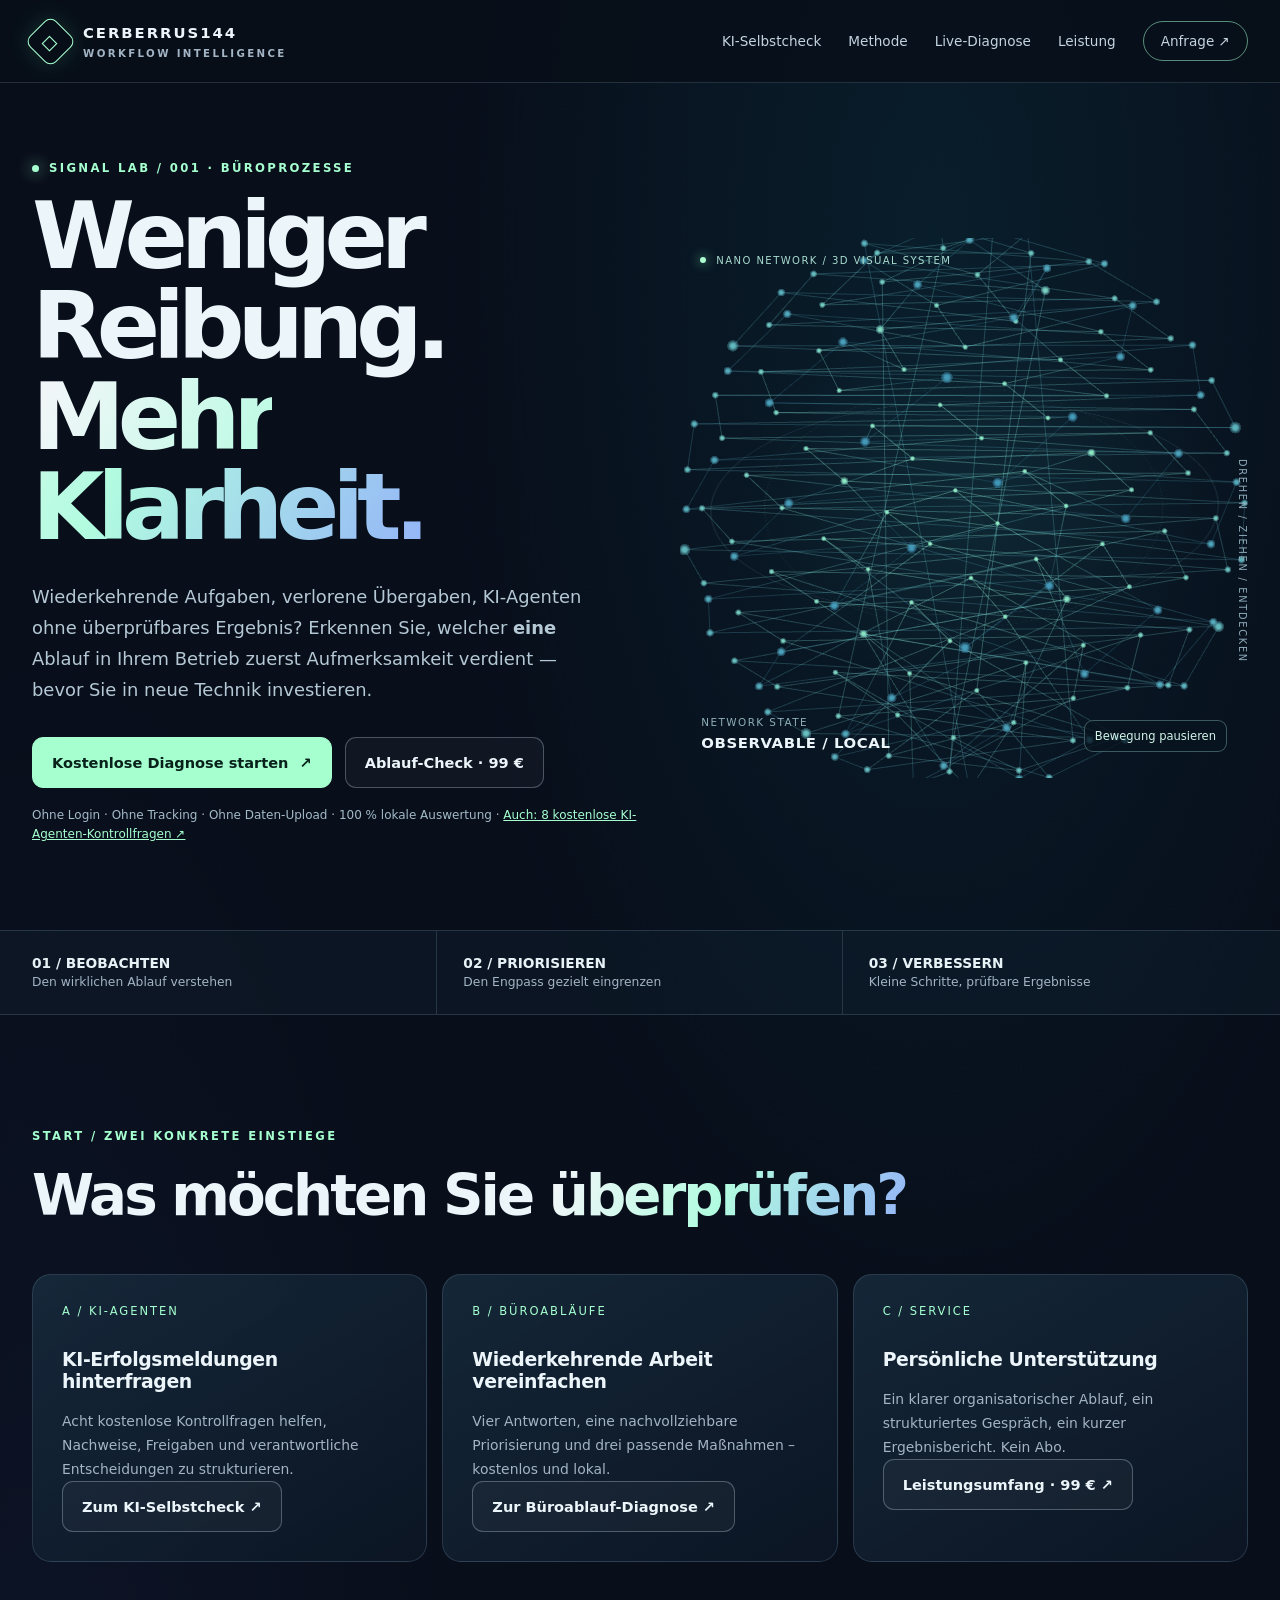
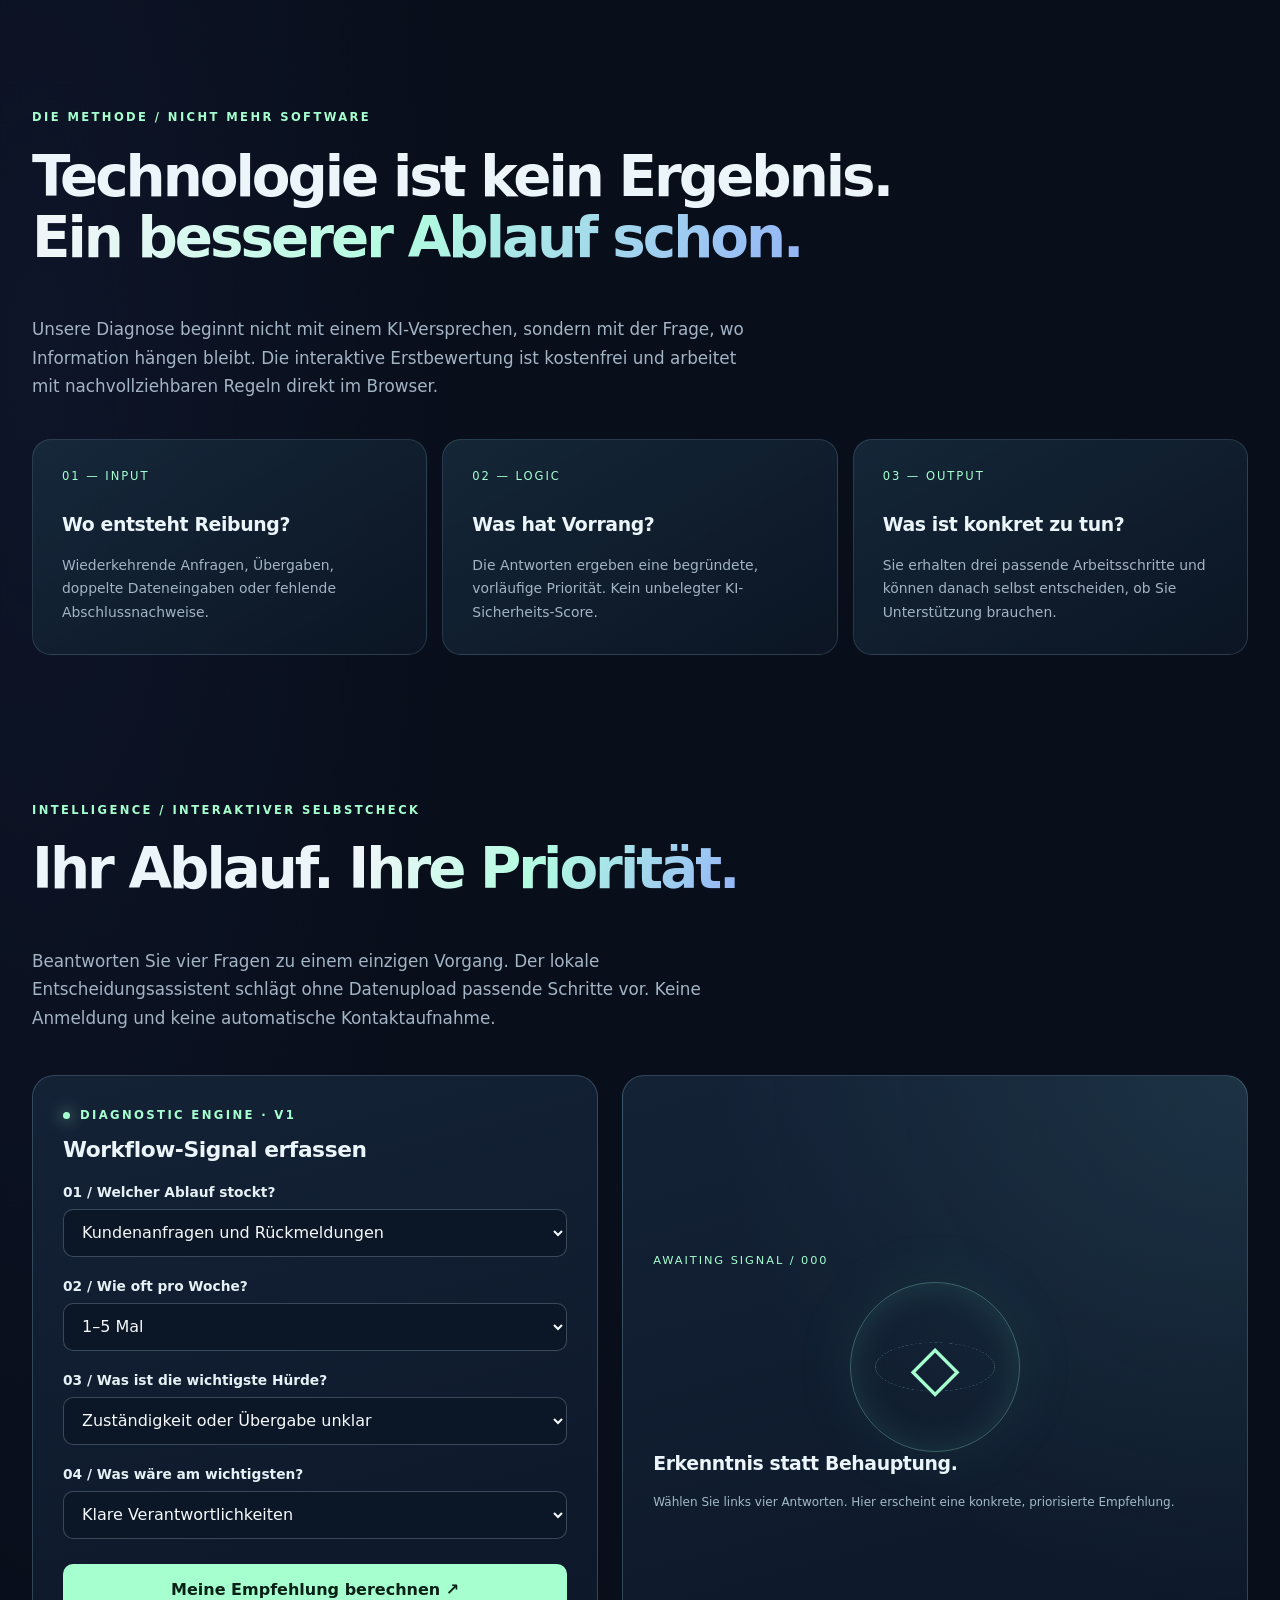
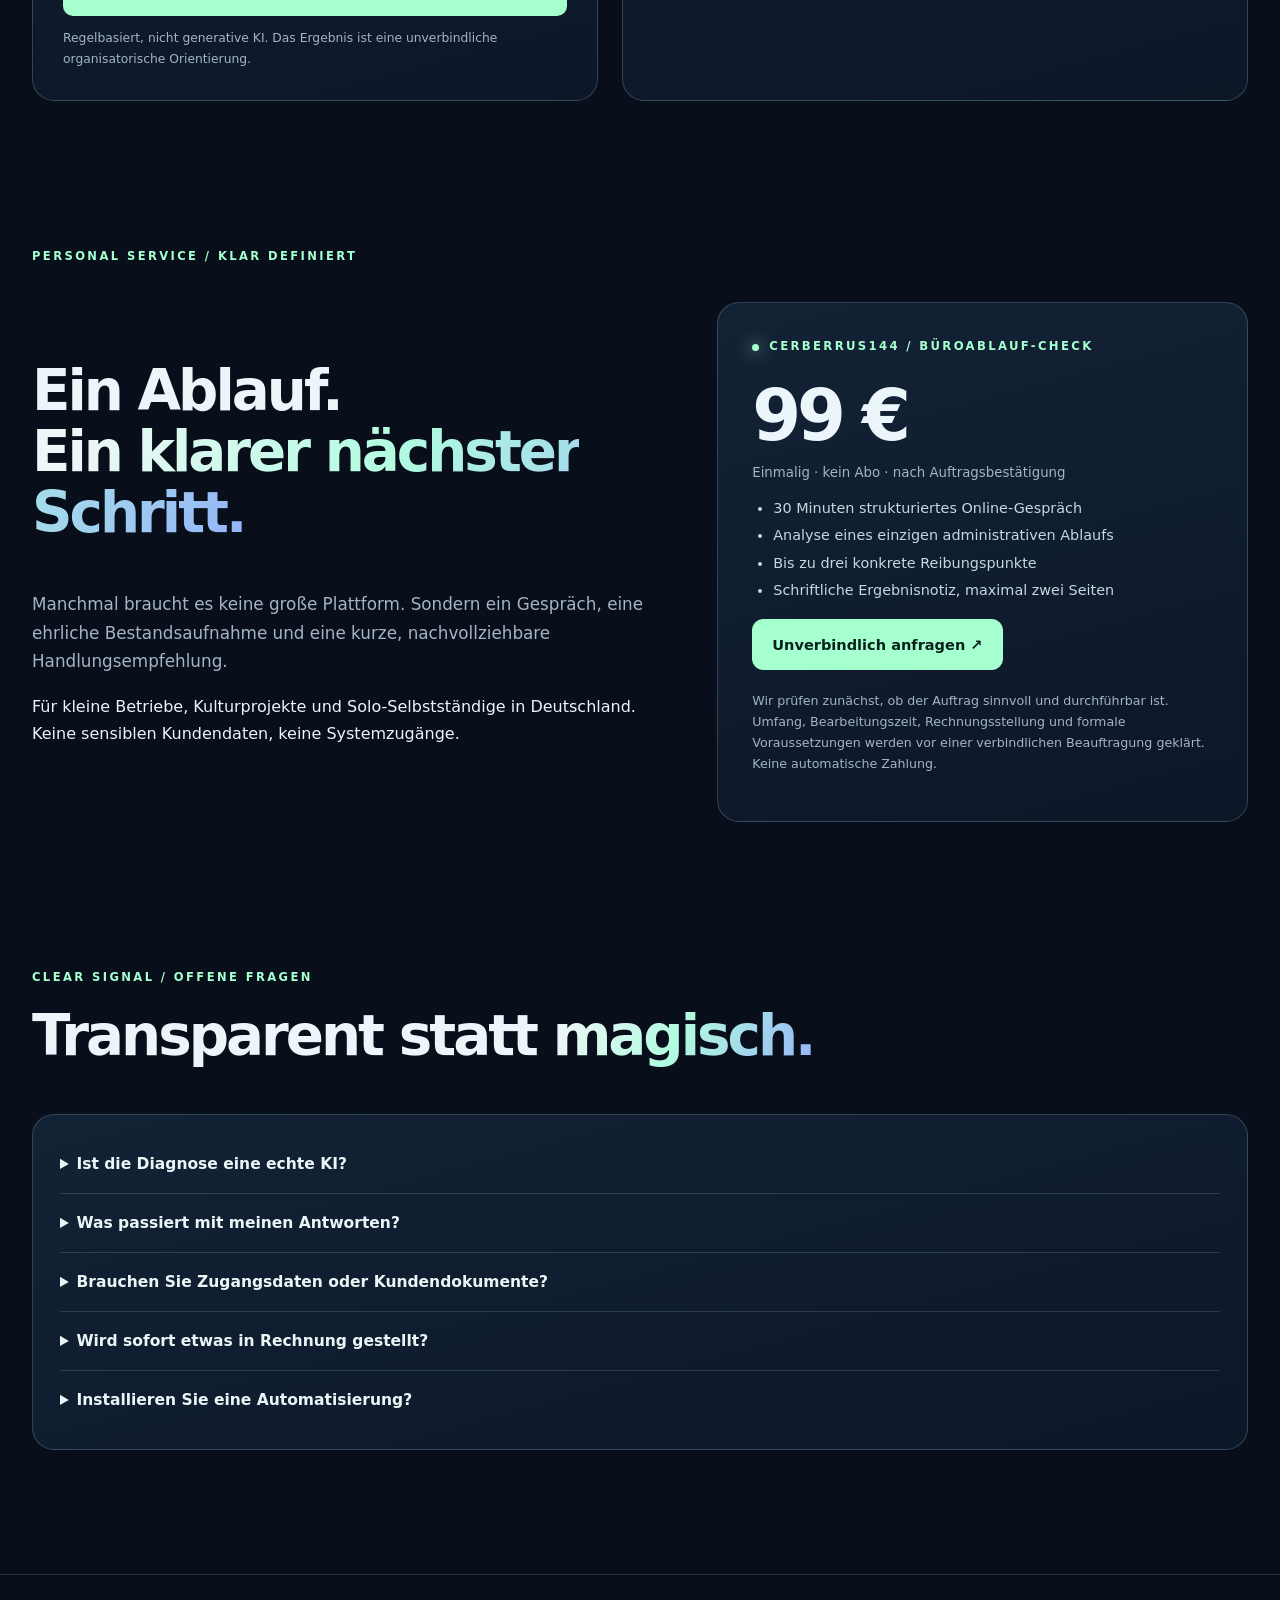
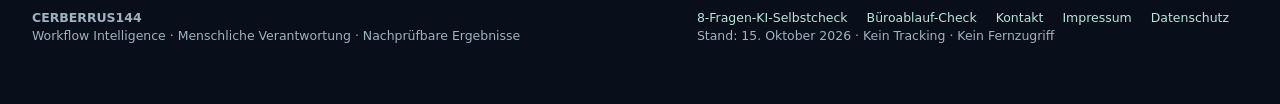
==== commit a22da52c: "Limit 3D WebGL rendering to approximately 30 FPS to reduce CPU and GPU load" ====
--- a/index.html
+++ b/index.html
@@ -324,7 +324,8 @@
 function bind(buf){gl.bindBuffer(gl.ARRAY_BUFFER,buf);gl.enableVertexAttribArray(locPos);gl.enableVertexAttribArray(locSize);gl.vertexAttribPointer(locPos,3,gl.FLOAT,false,16,0);gl.vertexAttribPointer(locSize,1,gl.FLOAT,false,16,12);}
 function draw(t){
  raf=0;if(!visible||document.hidden)return;
- if(!paused&&t-last>=30){yaw+=.0038;last=t;}
+ if(!paused&&t-last<32){raf=requestAnimationFrame(draw);return;}
+ if(!paused){yaw+=.0048;last=t;}
  var w=stage.clientWidth,h=stage.clientHeight,dpr=Math.min(window.devicePixelRatio||1,1.5);
  w=Math.max(1,Math.round(w*dpr));h=Math.max(1,Math.round(h*dpr));
  if(canvas.width!==w||canvas.height!==h){canvas.width=w;canvas.height=h;gl.viewport(0,0,w,h);}
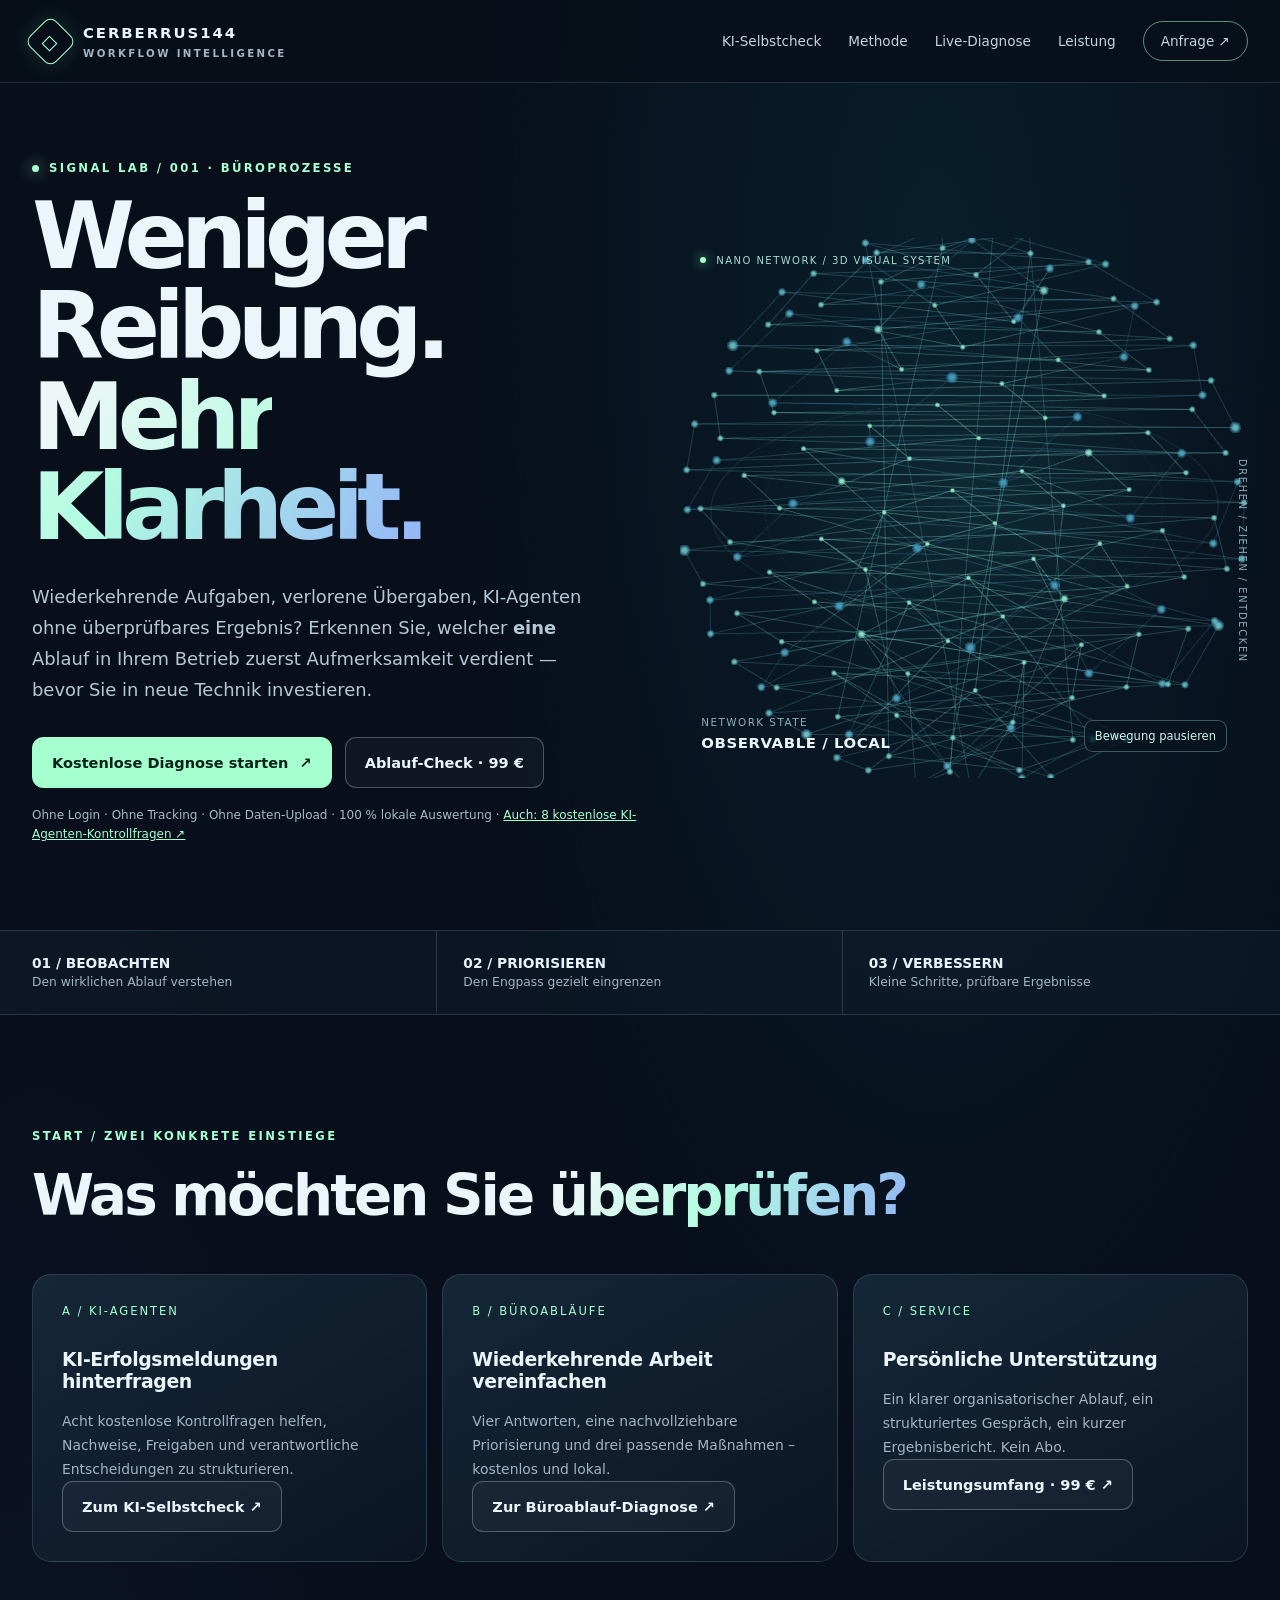
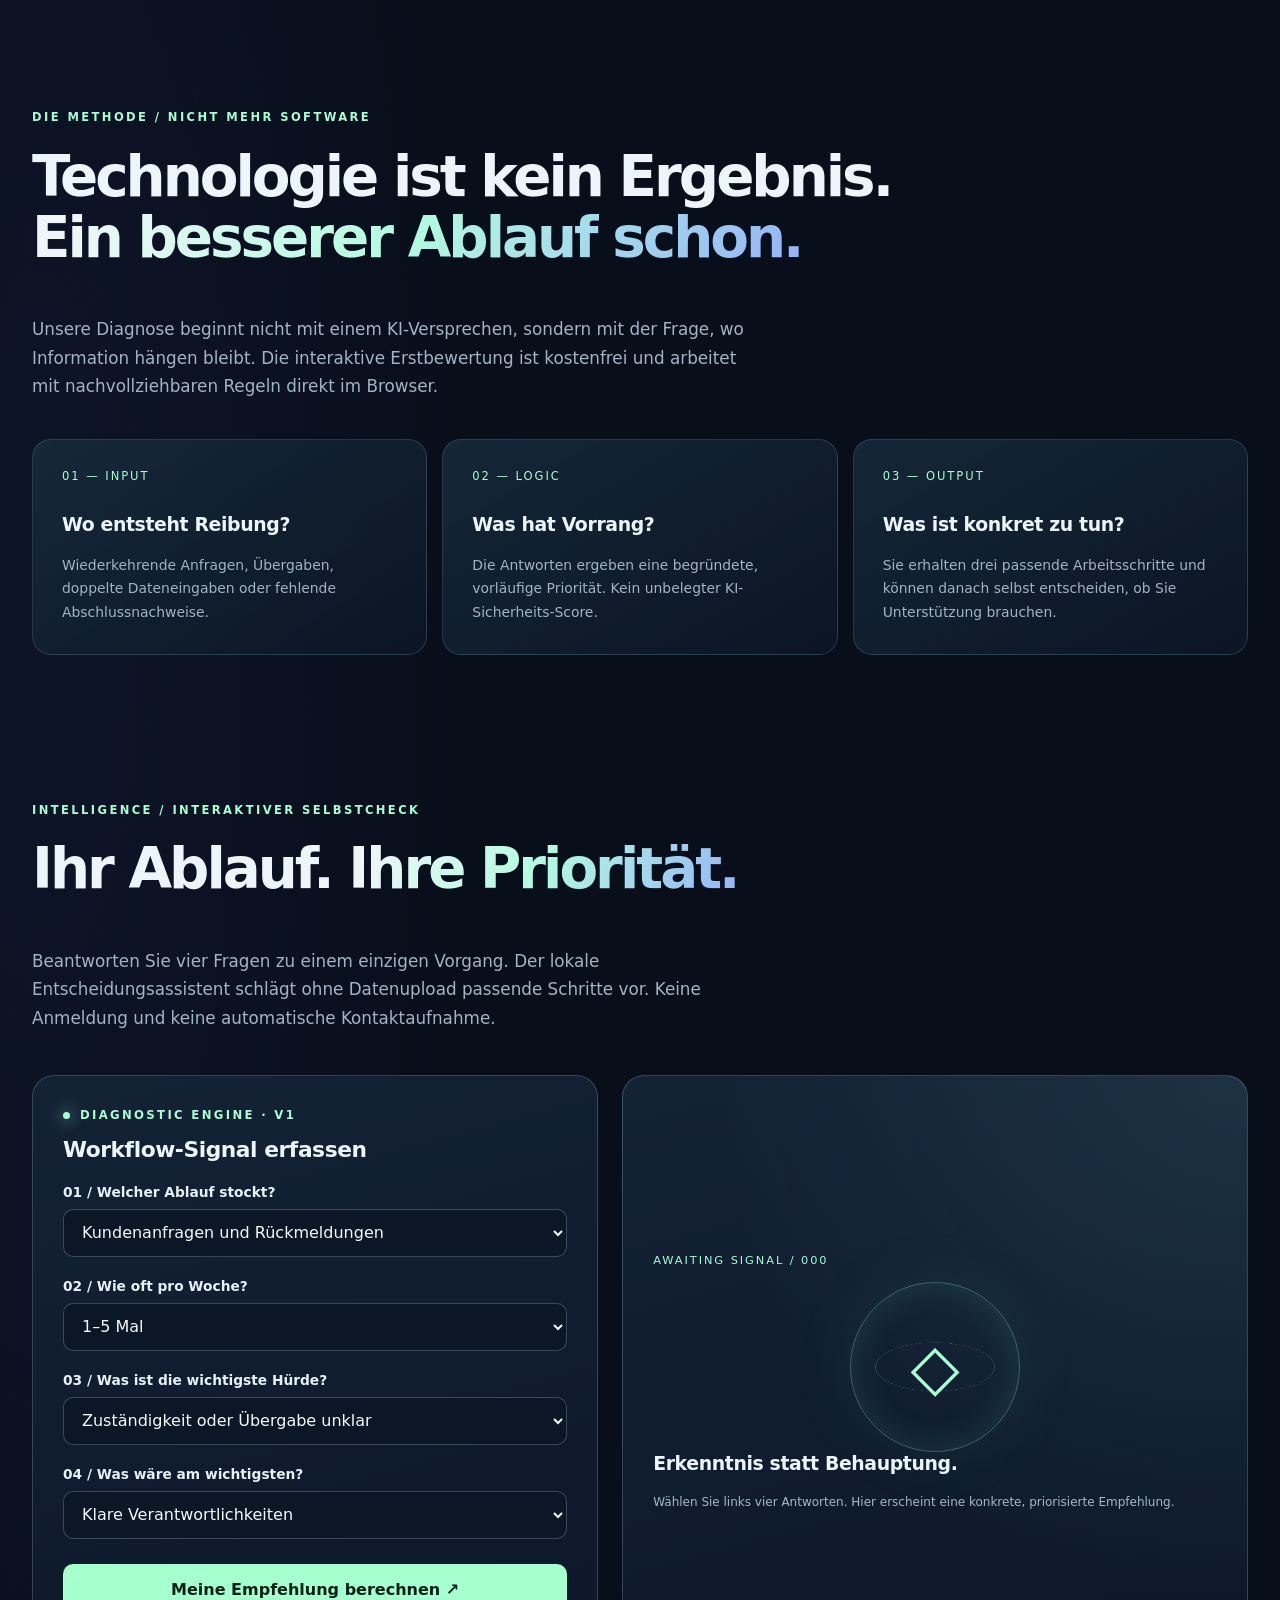
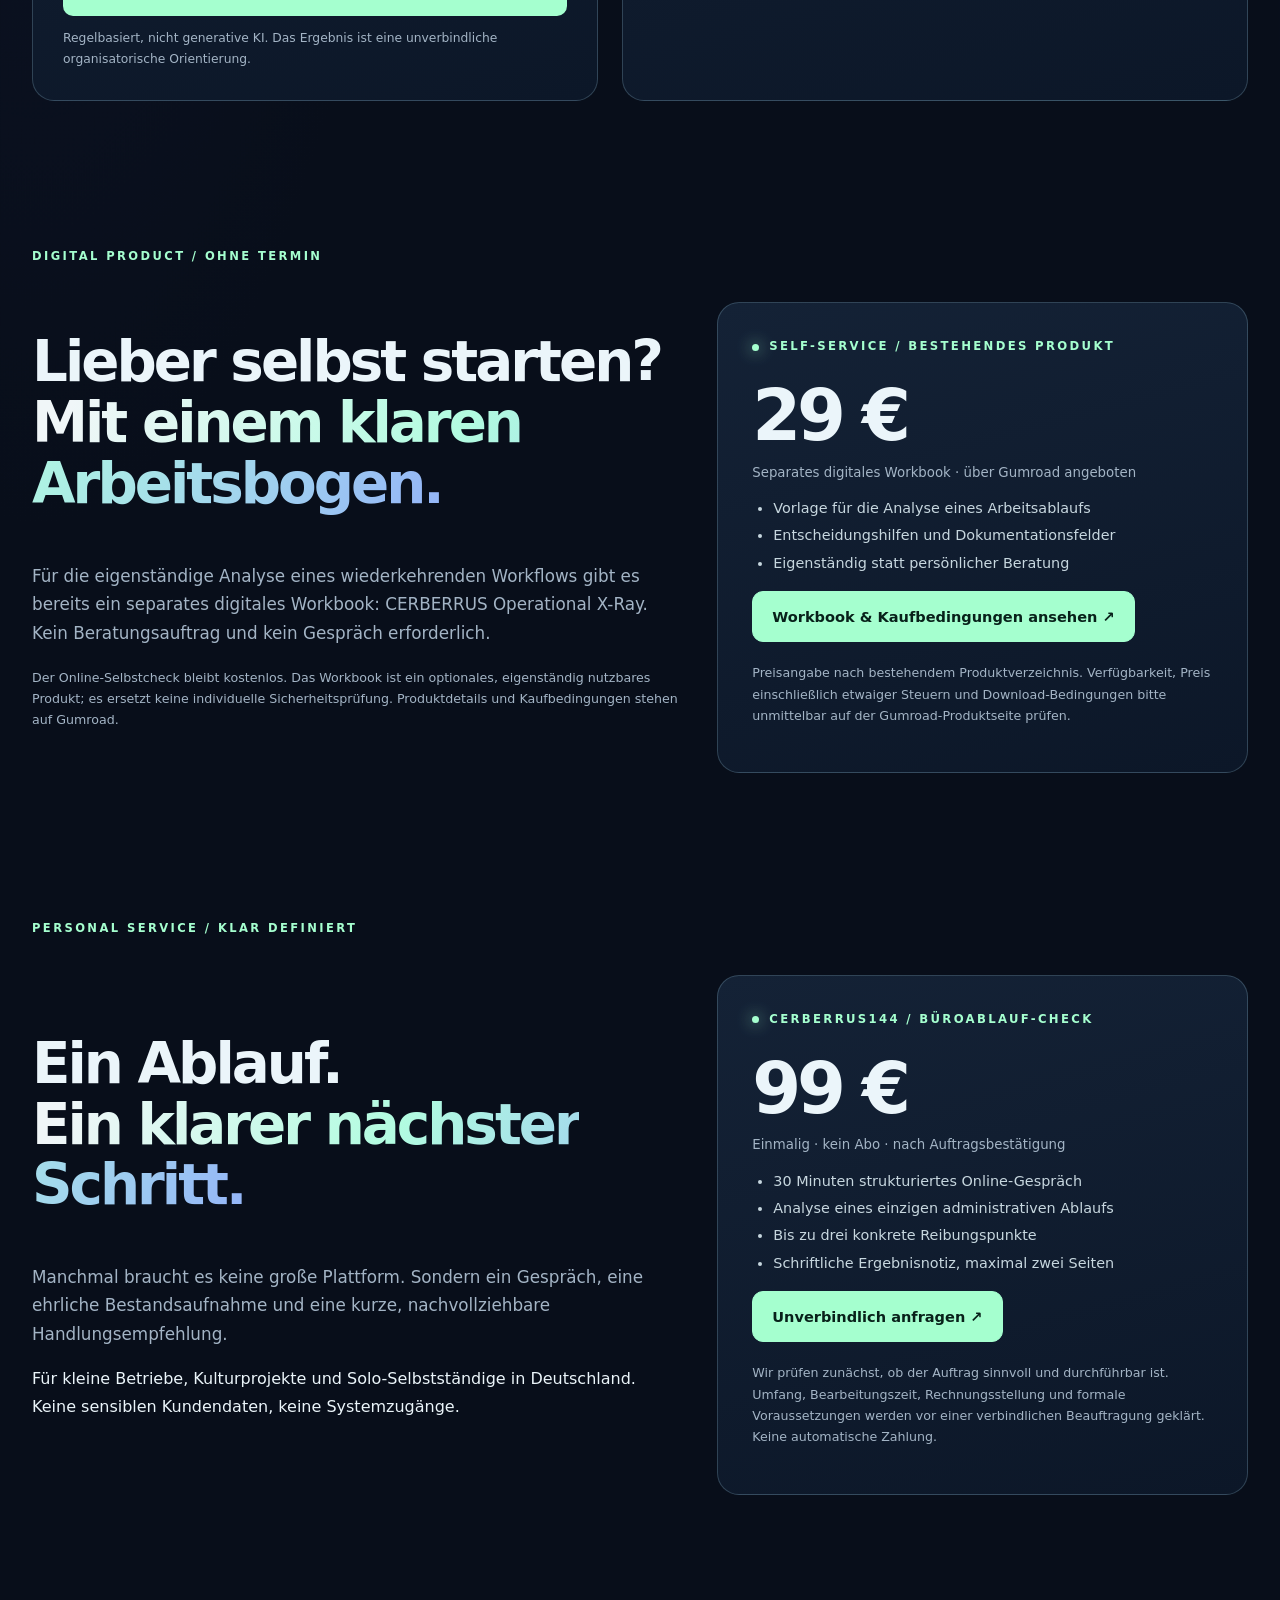
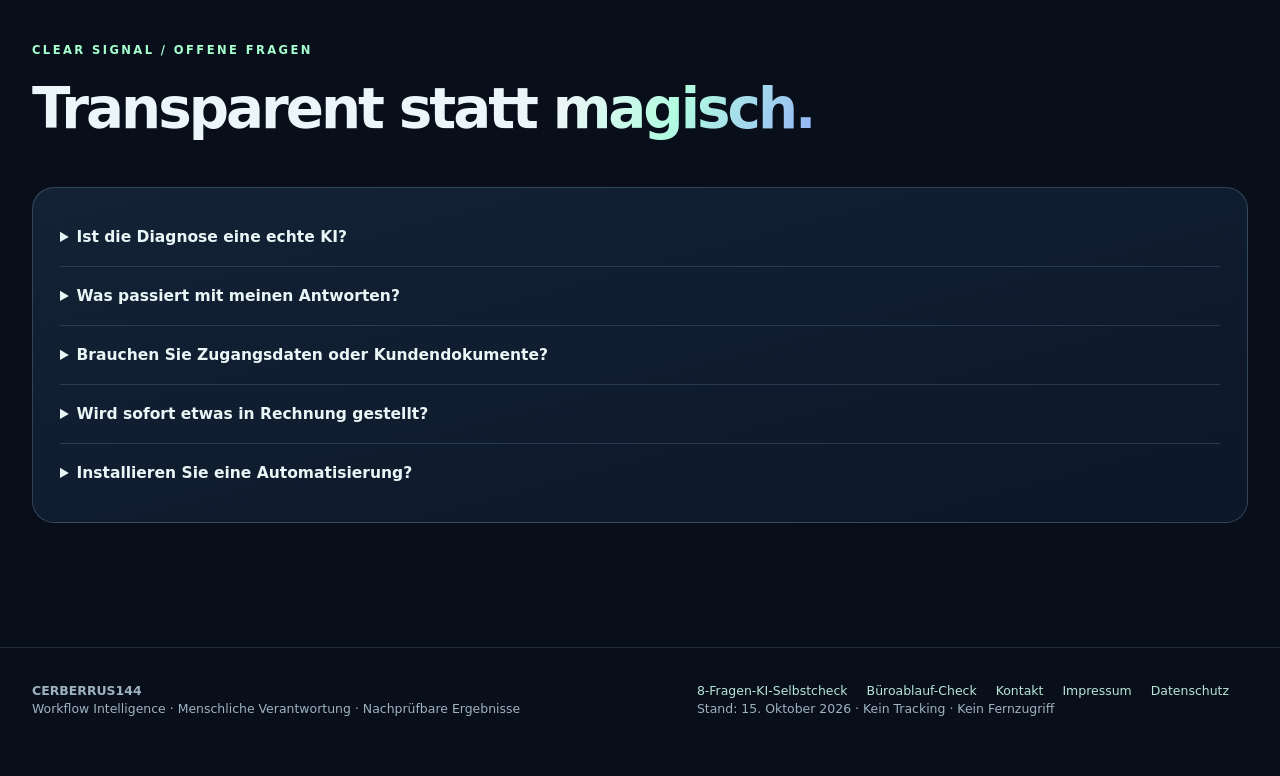
==== commit e4688e17: "Connect 3D diagnostic to existing self-serve Gumroad workbook as optional inbound digital product" ====
--- a/index.html
+++ b/index.html
@@ -191,12 +191,30 @@
      <div class="result-meta"><span class="pill" id="priorityPill">PRIORITÄT</span><span>LOCAL EVALUATION / NO UPLOAD</span></div>
      <h3 id="resultTitle"></h3><p id="resultReason"></p><ol id="resultSteps"></ol>
      <a id="resultInquiry" href="mailto:cerberrus144-os@agentmail.to?subject=B%C3%BCroablauf-Check%20Anfrage" class="btn primary">Passende Unterstützung anfragen ↗</a>
+     <p class="micro">Ohne persönliche Beratung weitermachen? <a href="https://smokycharly.gumroad.com/l/cyrada?utm_source=cerberrus144_3d&amp;utm_medium=owned&amp;utm_campaign=self_service_workbook" rel="noopener noreferrer">Das optionale 29-€-Workflow-Workbook ansehen ↗</a></p>
      <p class="micro">Sie entscheiden selbst, ob Ihr E-Mail-Programm geöffnet und eine Nachricht versendet wird. Kein Online-Versand durch diese Seite.</p>
     </div>
    </div>
   </div>
  </section>
- <section class="section" id="angebot">
+ <section class="section" id="selbstbedienung" aria-label="Digitales Selbstlernprodukt">
+ <p class="kicker">DIGITAL PRODUCT / OHNE TERMIN</p>
+ <div class="offer-wrap">
+  <div>
+   <h2>Lieber selbst starten?<br><span class="grad">Mit einem klaren Arbeitsbogen.</span></h2>
+   <p class="section-intro">Für die eigenständige Analyse eines wiederkehrenden Workflows gibt es bereits ein separates digitales Workbook: CERBERRUS Operational X-Ray. Kein Beratungsauftrag und kein Gespräch erforderlich.</p>
+   <p class="legal">Der Online-Selbstcheck bleibt kostenlos. Das Workbook ist ein optionales, eigenständig nutzbares Produkt; es ersetzt keine individuelle Sicherheitsprüfung. Produktdetails und Kaufbedingungen stehen auf Gumroad.</p>
+  </div>
+  <div class="offer">
+   <p class="eyebrow">SELF-SERVICE / BESTEHENDES PRODUKT</p>
+   <div class="price">29 €</div><small>Separates digitales Workbook · über Gumroad angeboten</small>
+   <ul><li>Vorlage für die Analyse eines Arbeitsablaufs</li><li>Entscheidungshilfen und Dokumentationsfelder</li><li>Eigenständig statt persönlicher Beratung</li></ul>
+   <a class="btn primary" href="https://smokycharly.gumroad.com/l/cyrada?utm_source=cerberrus144_3d&amp;utm_medium=owned&amp;utm_campaign=self_service_workbook" rel="noopener noreferrer">Workbook &amp; Kaufbedingungen ansehen ↗</a>
+   <p class="legal">Preisangabe nach bestehendem Produktverzeichnis. Verfügbarkeit, Preis einschließlich etwaiger Steuern und Download-Bedingungen bitte unmittelbar auf der Gumroad-Produktseite prüfen.</p>
+  </div>
+ </div>
+ </section>
+<section class="section" id="angebot">
   <p class="kicker">PERSONAL SERVICE / KLAR DEFINIERT</p>
   <div class="offer-wrap">
    <div>
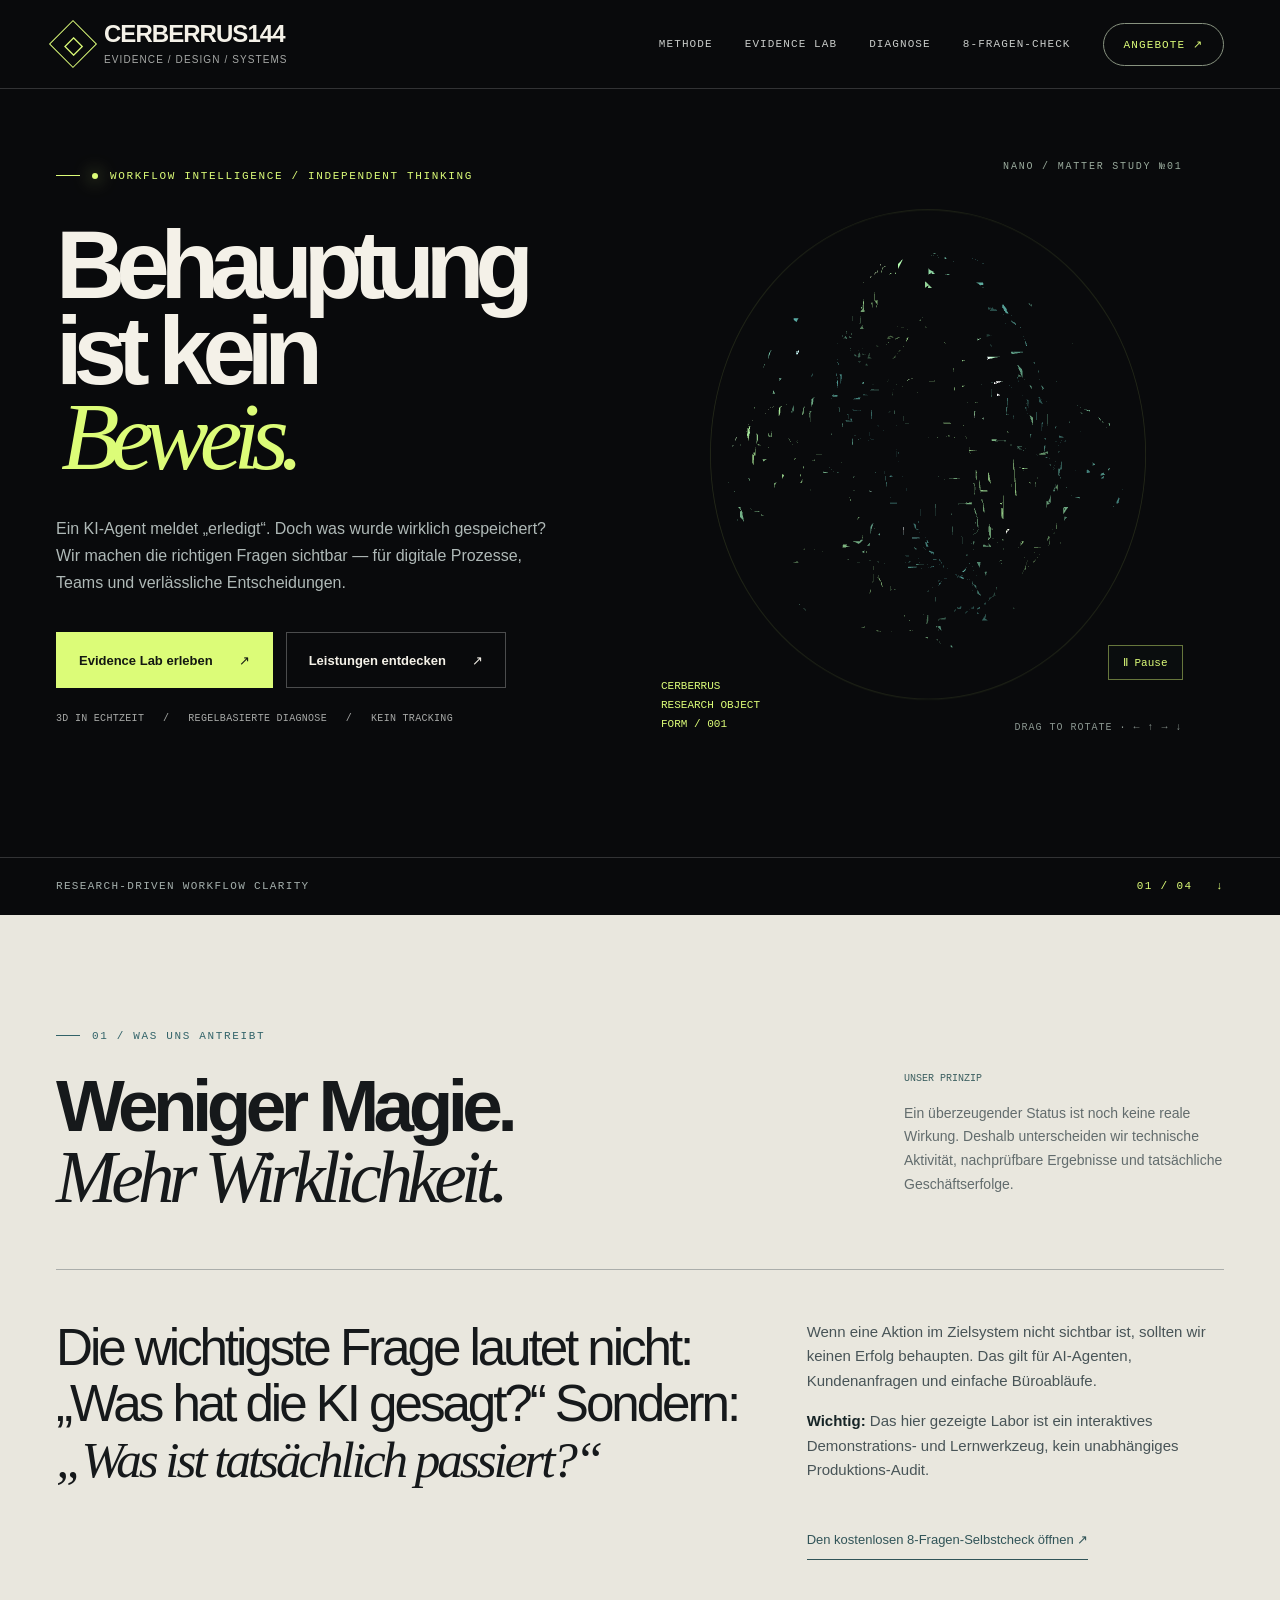
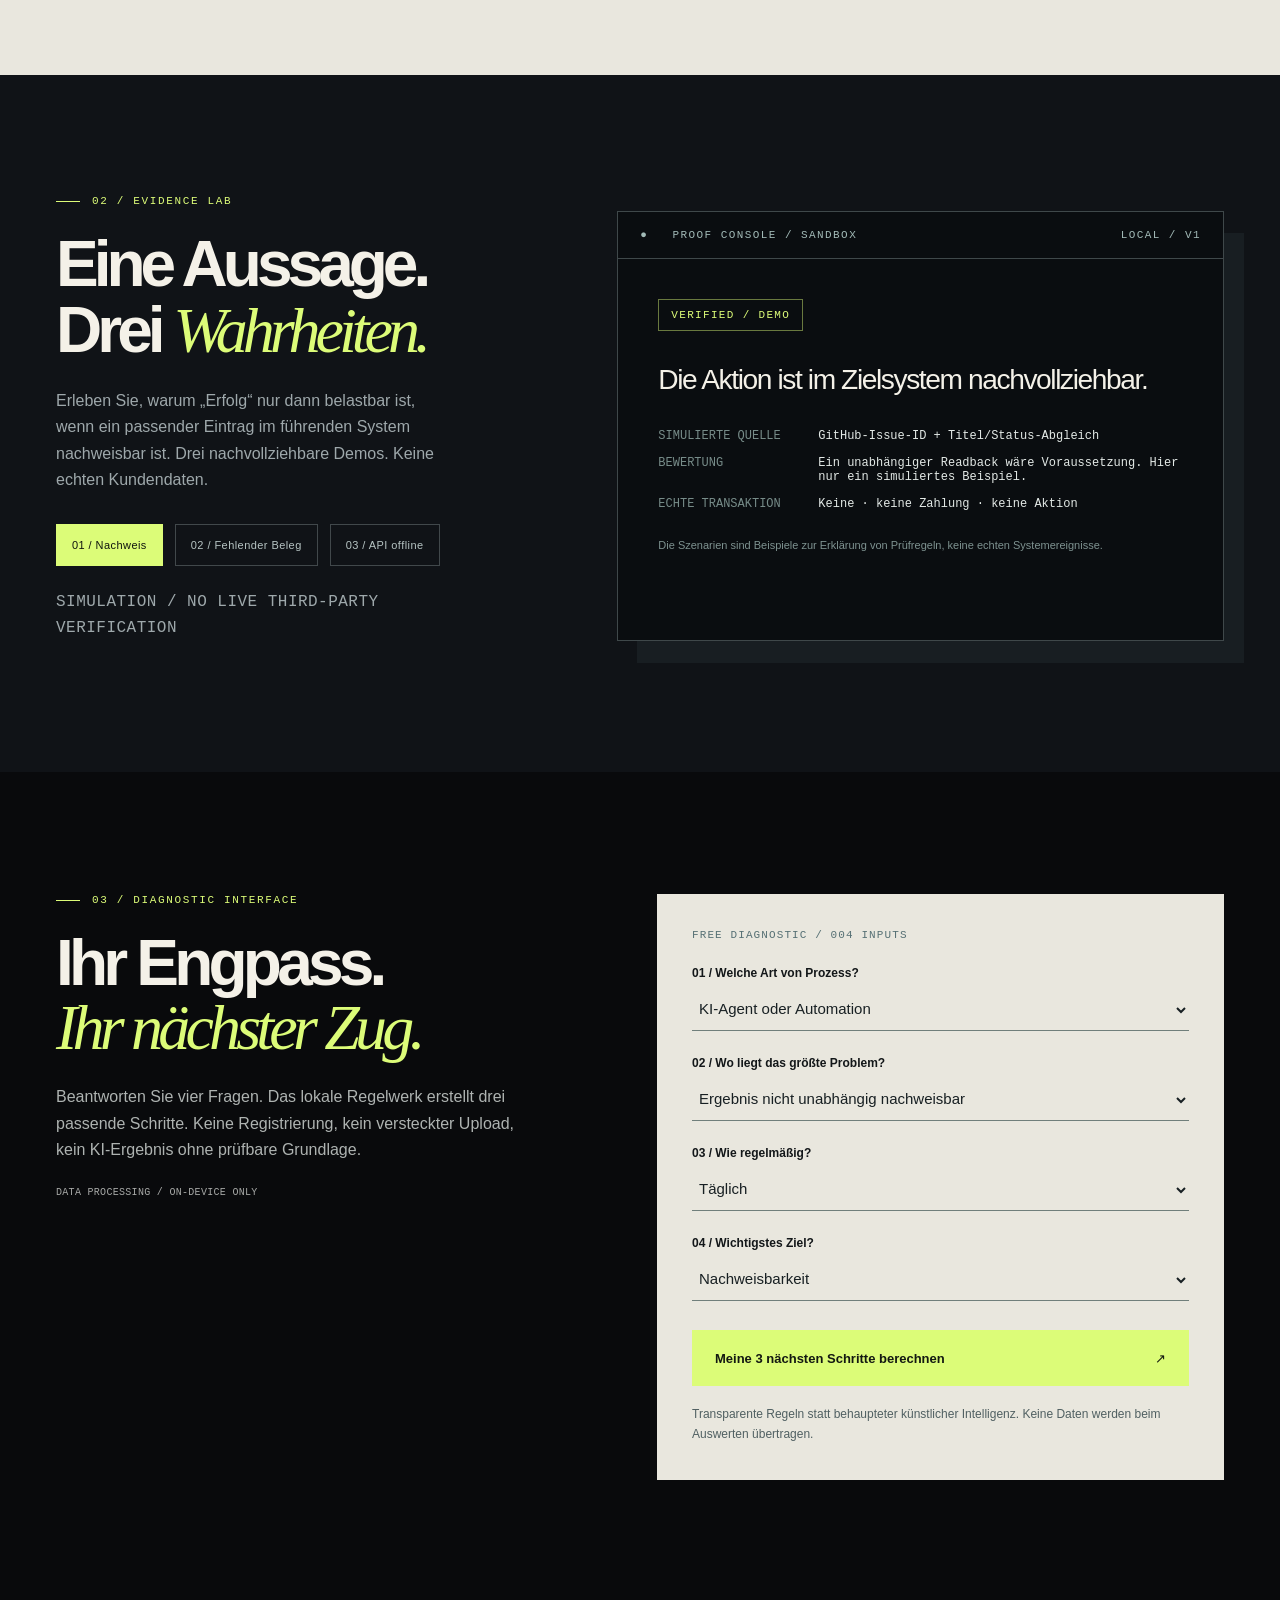
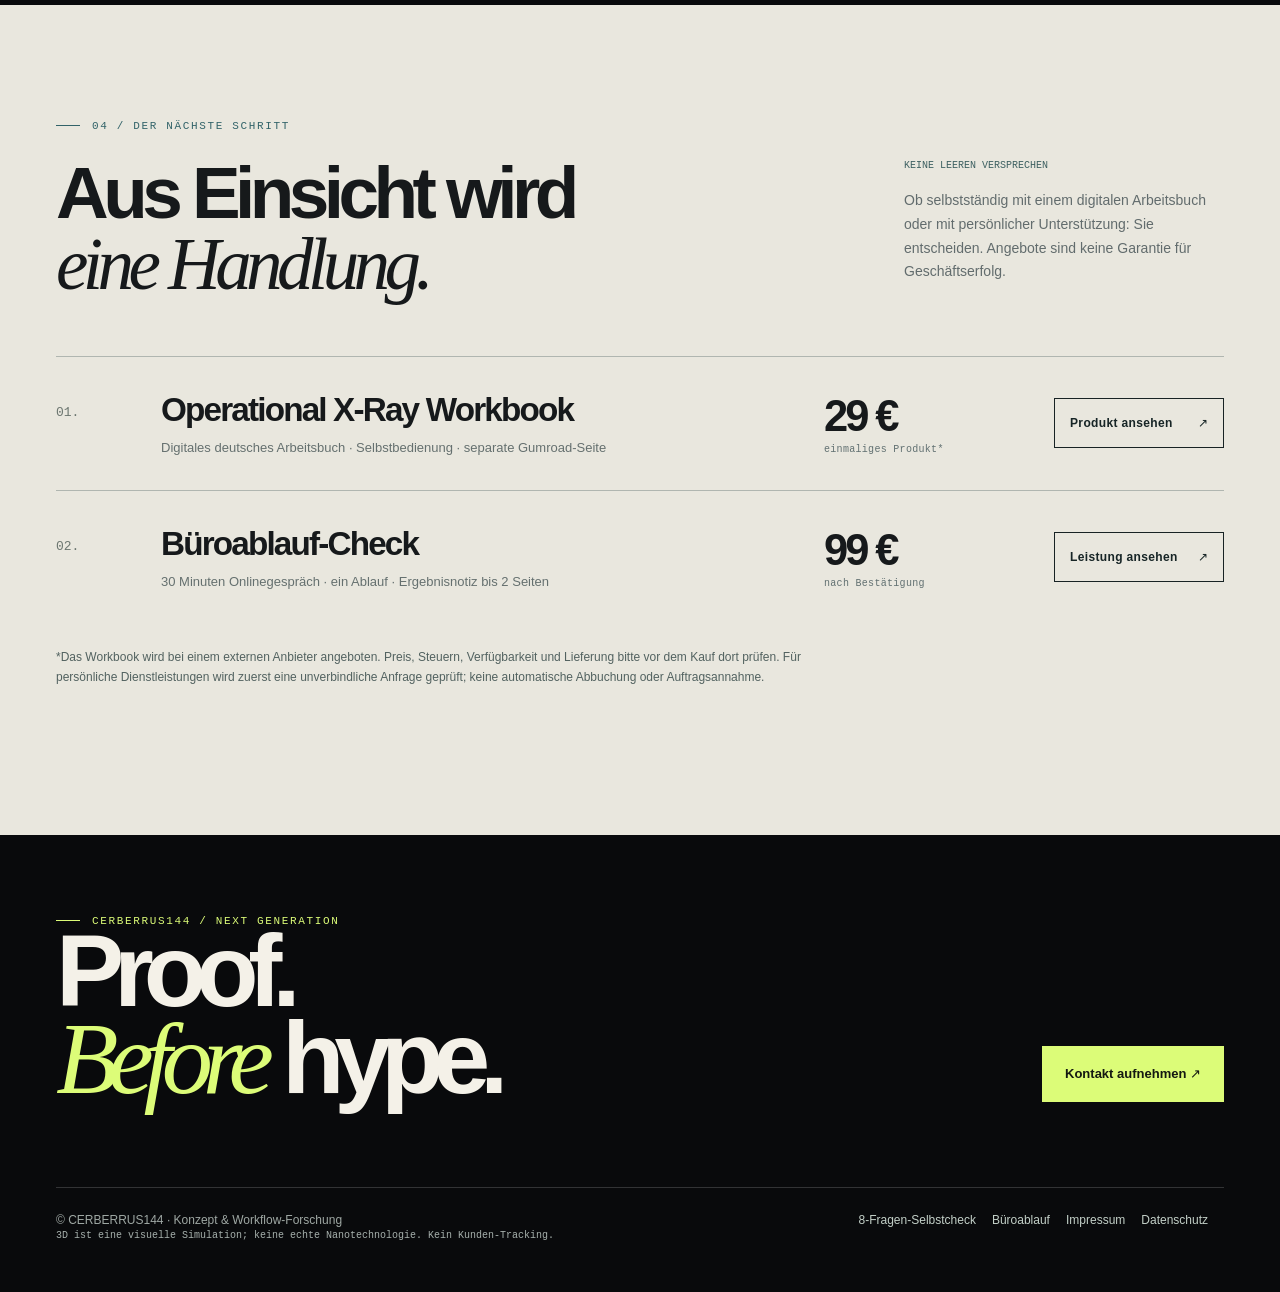
==== commit a29fd350: "Rebuild CERBERRUS144 as V3 editorial nano-3D intelligence studio; integrate proof demos and inbound " ====
--- a/index.html
+++ b/index.html
@@ -1,369 +1,23 @@
-<!doctype html>
-<html lang="de">
-<head>
-<meta charset="utf-8">
-<meta name="viewport" content="width=device-width,initial-scale=1">
-<meta name="theme-color" content="#080f1c">
-<title>CERBERRUS144 | 3D Workflow Intelligence & intelligenter Selbstcheck</title>
-<meta name="description" content="CERBERRUS144 Workflow Intelligence: interaktive 3D-Netzwerkvisualisierung, kostenloser regelbasierter Prozesscheck und KI-Workflow-Selbstcheck. Persönliche Beratung ab 99 €.">
-<meta name="robots" content="index,follow">
-<link rel="canonical" href="https://charlysmoky2010-hub.github.io/ai-guardrails-protocol/">
-<meta property="og:type" content="website">
-<meta property="og:title" content="CERBERRUS144 | Weniger Reibung. Mehr Klarheit.">
-<meta property="og:description" content="Kostenloses interaktives Diagnose-Tool und klarer Büroablauf-Check für kleine Unternehmen. Keine Anmeldung.">
-<meta property="og:url" content="https://charlysmoky2010-hub.github.io/ai-guardrails-protocol/">
-<script type="application/ld+json">
-{"@context":"https://schema.org","@type":"Service","name":"CERBERRUS144 Büroablauf-Check","serviceType":"Organisatorische Analyse eines Büroablaufs","description":"30 Minuten Online-Gespräch über einen einzelnen administrativen Ablauf mit einer kurzen schriftlichen Ergebnisnotiz, maximal zwei Seiten.","provider":{"@type":"Organization","name":"CERBERRUS144","url":"https://charlysmoky2010-hub.github.io/ai-guardrails-protocol/","email":"cerberrus144-os@agentmail.to"},"areaServed":{"@type":"Country","name":"Deutschland"},"offers":{"@type":"Offer","price":"99.00","priceCurrency":"EUR","description":"Einmaliger Büroablauf-Check nach individueller Bestätigung der Anfrage","url":"https://charlysmoky2010-hub.github.io/ai-guardrails-protocol/"}}
-</script>
-<style>
-:root{color-scheme:dark;--bg:#080e1a;--bg2:#0c1526;--card:#101b2c;--txt:#ebf5fa;--muted:#a3b4c5;--line:rgba(160,200,225,.18);--mint:#a5ffcf;--cyan:#8bd9ed;--gold:#edd2a3;--radius:19px;font-family:Inter,ui-sans-serif,system-ui,-apple-system,BlinkMacSystemFont,"Segoe UI",sans-serif}
-*{box-sizing:border-box}html{scroll-behavior:smooth}body{margin:0;color:var(--txt);background:radial-gradient(ellipse 60% 35% at 73% 5%,rgba(13,82,101,.23),transparent 65%),radial-gradient(ellipse 55% 45% at 3% 40%,rgba(35,45,92,.22),transparent 60%),var(--bg);overflow-x:hidden}
-a{color:var(--mint)}a:focus-visible,button:focus-visible,input:focus-visible,select:focus-visible{outline:3px solid #e8d4a4;outline-offset:4px}button,input,select{font:inherit}button{cursor:pointer}p{line-height:1.7}h1,h2,h3,p{margin-top:0}
-h1{font-size:clamp(3.3rem,7.3vw,7.2rem);line-height:.97;letter-spacing:-.077em;font-weight:760;max-width:700px;margin-bottom:28px}
-h2{font-size:clamp(2.05rem,4.4vw,3.9rem);line-height:1.08;letter-spacing:-.053em}
-h3{font-size:1.18rem;letter-spacing:-.02em}
-.wrap{width:min(1240px,calc(100% - 64px));margin-inline:auto}
-header{position:relative;z-index:6;border-bottom:1px solid var(--line);background:rgba(7,14,24,.8)}
-.nav{min-height:82px;display:flex;align-items:center;justify-content:space-between;gap:22px}
-.logo{display:flex;align-items:center;gap:14px;color:var(--txt);text-decoration:none;font-size:.93rem;font-weight:780;letter-spacing:.13em;white-space:nowrap}
-.logomark{display:inline-grid;place-items:center;width:37px;height:37px;border:1px solid var(--mint);transform:rotate(45deg);border-radius:8px;color:var(--mint);box-shadow:0 0 22px rgba(127,246,194,.16)}
-.logomark span{transform:rotate(-45deg);font-size:1.3rem}
-.logodetail{display:block;font-size:.64rem;color:var(--muted);font-weight:600;letter-spacing:.23em;margin-top:5px}
-nav.links{display:flex;align-items:center;gap:27px;font-size:.85rem}
-nav.links a{text-decoration:none;color:#c4d3e0}nav.links a:hover{color:white}
-.nav-cta{border:1px solid rgba(165,255,207,.52);padding:11px 17px;border-radius:999px}
-.eyebrow{color:var(--mint);font-size:.73rem;letter-spacing:.20em;text-transform:uppercase;font-weight:760;display:flex;align-items:center;gap:10px}
-.eyebrow:before{content:"";width:7px;height:7px;border-radius:50%;background:var(--mint);box-shadow:0 0 16px var(--mint)}
-.hero{display:grid;grid-template-columns:1.06fr .94fr;gap:8px;align-items:center;padding-top:76px;padding-bottom:74px;min-height:690px}
-.hero .lead{font-size:clamp(1.06rem,1.4vw,1.24rem);line-height:1.73;color:#b5c8d5;max-width:560px}
-.grad{background:linear-gradient(115deg,#f0f6f8 5%,#b2fce0 48%,#95b7f7 98%);background-clip:text;-webkit-background-clip:text;color:transparent}
-.btns{display:flex;gap:13px;flex-wrap:wrap;margin-top:32px}
-.btn{display:inline-flex;align-items:center;justify-content:center;gap:11px;min-height:51px;padding:13px 19px;text-decoration:none;border-radius:11px;font-weight:720;font-size:.91rem;transition:transform .2s ease,background .2s ease}
-.btn:hover{transform:translateY(-2px)}
-.btn.primary{background:var(--mint);color:#08211a;border:1px solid var(--mint)}
-.btn.outline{color:var(--txt);background:rgba(255,255,255,.035);border:1px solid rgba(216,238,250,.29)}
-.micro{font-size:.75rem;line-height:1.6;color:#a3bac8;margin-top:18px}
-.scene{position:relative;height:540px;min-width:0;isolation:isolate;border-radius:36px;background:radial-gradient(ellipse 60% 50% at 53% 49%,rgba(37,104,111,.18),transparent 70%)}
-.scene::before{content:"";position:absolute;inset:5%;border:1px solid rgba(137,203,216,.15);border-radius:50%;transform:rotateX(64deg) rotate(-19deg);pointer-events:none}
-.scene::after{content:"";position:absolute;left:50%;top:50%;width:70%;aspect-ratio:1;border:1px dashed rgba(147,242,209,.1);border-radius:50%;transform:translate(-50%,-50%) rotateX(53deg);pointer-events:none}
-#nanoScene{width:100%;height:100%;display:block;cursor:grab;touch-action:pan-y}#nanoScene:active{cursor:grabbing}
-.scene-top,.scene-bottom,.scene-side{position:absolute;pointer-events:none;z-index:2}
-.scene-top{top:17px;left:20px;display:flex;align-items:center;gap:10px;font-size:.63rem;letter-spacing:.14em;color:#a8dace}
-.live-dot{width:6px;height:6px;border-radius:100%;background:#adffcf;box-shadow:0 0 12px #73ffb8}
-.scene-side{right:0;top:41%;font-size:.61rem;letter-spacing:.18em;color:#8eaab9;writing-mode:vertical-rl}
-.scene-bottom{bottom:26px;left:21px;right:21px;display:flex;justify-content:space-between;align-items:flex-end;font-size:.65rem;letter-spacing:.14em;color:#8eaeb8;gap:9px}
-.scene-bottom strong{display:block;font-size:.93rem;color:var(--txt);letter-spacing:.04em;margin-top:6px}
-.motion{pointer-events:auto;background:rgba(8,21,32,.78);border:1px solid rgba(161,221,218,.35);color:#d2f5e8;border-radius:9px;padding:8px 10px;font-size:.72rem}
-.strip{border-top:1px solid var(--line);border-bottom:1px solid var(--line);background:rgba(19,35,51,.36)}
-.strip-grid{display:grid;grid-template-columns:repeat(3,1fr)}.strip-grid div{padding:24px 26px;border-right:1px solid var(--line)}.strip-grid div:first-child{padding-left:0}.strip-grid div:last-child{border:0}
-.strip strong{display:block;font-size:.86rem;color:#e6f2f6}.strip span{font-size:.77rem;color:var(--muted)}
-.section{padding-top:112px;padding-bottom:34px;scroll-margin-top:28px}
-.kicker{font-size:.72rem;letter-spacing:.21em;color:var(--mint);font-weight:740;margin-bottom:19px}
-.section-intro{max-width:720px;font-size:1.05rem;color:var(--muted)}
-.flow{display:grid;grid-template-columns:repeat(3,1fr);gap:15px;margin-top:38px}
-.flow article{min-height:215px;padding:29px;background:linear-gradient(150deg,rgba(25,47,65,.75),rgba(12,22,37,.95));border:1px solid var(--line);border-radius:var(--radius)}
-.flow .index{font-size:.72rem;letter-spacing:.17em;color:var(--mint);display:block;margin-bottom:30px}
-.flow p{font-size:.87rem;color:var(--muted);margin:12px 0 0}
-.diagnostic{display:grid;grid-template-columns:.95fr 1.05fr;gap:24px;margin-top:42px;align-items:stretch}
-.formbox,.outbox,.offer,.faqs{background:linear-gradient(165deg,#142236,#0c1728);border:1px solid rgba(160,205,224,.24);border-radius:22px}
-.formbox,.outbox{padding:30px}
-.formbox h3{font-size:1.36rem}
-label{display:block;font-size:.86rem;color:#e5f1f5;font-weight:690;margin:21px 0 9px}
-select{width:100%;height:48px;padding:0 14px;border:1px solid rgba(180,212,228,.27);border-radius:10px;background:#0b1626;color:#f6f9fb}
-select option{background:#0b1626}
-.formbox .hint{color:var(--muted);font-size:.77rem;margin:12px 0 0}
-.diagnose-btn{width:100%;border:0;margin-top:25px;min-height:52px;border-radius:10px;background:var(--mint);color:#092017;font-weight:780}
-.outbox{position:relative;display:flex;flex-direction:column;justify-content:center;min-height:420px;background:radial-gradient(ellipse at 100% 0%,rgba(94,180,183,.13),transparent 60%),linear-gradient(165deg,#142236,#0c1728)}
-.outbox .status{font-size:.71rem;color:var(--mint);letter-spacing:.17em}
-.orb-small{display:grid;place-items:center;margin:auto;width:170px;height:170px;border:1px solid rgba(151,237,209,.32);border-radius:50%;box-shadow:inset 0 0 35px rgba(97,219,199,.14),0 0 70px rgba(88,213,188,.07);font-size:4rem;color:var(--mint);position:relative}
-.orb-small:after{content:"";position:absolute;width:70%;height:70%;border:1px dashed rgba(140,221,226,.32);border-radius:50%;transform:rotateX(66deg)}
-.result-wrap[hidden],.placeholder[hidden]{display:none}
-.result-wrap h3{font-size:1.6rem;margin:14px 0}.result-wrap p{font-size:.89rem;color:#c0d0da}
-.result-wrap ol{padding-left:22px}.result-wrap li{margin-bottom:11px;line-height:1.52;color:#e0ecf1;font-size:.86rem}
-.result-wrap .btn{margin-top:15px}
-.result-meta{display:flex;gap:8px;align-items:center;color:#a3d5be;font-size:.76rem;letter-spacing:.08em;flex-wrap:wrap}
-.pill{border:1px solid rgba(165,255,207,.34);padding:5px 9px;border-radius:99px}
-.offer-wrap{display:grid;grid-template-columns:1fr .82fr;gap:38px;align-items:center;margin-top:36px}
-.offer{padding:34px}
-.offer .price{font-size:4.4rem;letter-spacing:-.06em;font-weight:780;line-height:1.2;margin:17px 0 3px}
-.offer small{color:var(--muted)}
-.offer ul{padding-left:21px;color:#c7d7df;font-size:.9rem;line-height:1.9}
-.legal{color:var(--muted);font-size:.79rem;line-height:1.67;margin-top:20px}
-.faqs{padding:20px 27px;margin-top:34px}
-details{border-bottom:1px solid var(--line);padding:20px 0}
-details:last-child{border:0}details summary{cursor:pointer;color:#e9f6f6;font-size:.97rem;font-weight:660}
-details p{font-size:.87rem;color:var(--muted);margin:14px 0 0}
-footer{border-top:1px solid var(--line);margin-top:90px;padding:35px 0 45px;color:#9eb3c0;font-size:.78rem}
-footer .frow{display:flex;flex-wrap:wrap;justify-content:space-between;gap:24px}
-footer a{color:#b8e6d6;margin-right:19px;text-decoration:none}
-@media(max-width:950px){.hero{grid-template-columns:1fr;padding-top:58px;padding-bottom:25px;min-height:auto}.scene{height:420px;width:min(610px,100%);margin:auto}.diagnostic,.offer-wrap{grid-template-columns:1fr}.offer-wrap{gap:20px}.flow{grid-template-columns:1fr 1fr}.nav{min-height:72px}}
-@media(max-width:650px){.wrap{width:calc(100% - 34px)}.hero{padding-top:48px}h1{font-size:clamp(3rem,12vw,4.6rem)}.scene{height:350px}.nav .links{gap:11px}.nav .links a:not(.nav-cta){display:none}.logo{font-size:.8rem}.strip-grid{grid-template-columns:1fr}.strip-grid div{padding:14px 0;border-right:0;border-bottom:1px solid var(--line)}.strip-grid div:last-child{border:0}.section{padding-top:73px}.flow{grid-template-columns:1fr}.flow article{min-height:170px}.formbox,.outbox{padding:20px}.diagnostic{gap:14px}.offer{padding:24px}.scene-side{display:none}}
-@media(prefers-reduced-motion:reduce){html{scroll-behavior:auto}.btn{transition:none}.btn:hover{transform:none}}
-</style>
-</head>
-<body>
-<header>
- <div class="wrap nav">
-  <a class="logo" href="./" aria-label="CERBERRUS144 Hauptseite"><span class="logomark" aria-hidden="true"><span>◇</span></span><span>CERBERRUS144<span class="logodetail">WORKFLOW INTELLIGENCE</span></span></a>
-  <nav class="links" aria-label="Hauptnavigation">
-   <a href="ki-workflow-selbstcheck/">KI-Selbstcheck</a><a href="#prozess">Methode</a><a href="#diagnose">Live-Diagnose</a><a href="#angebot">Leistung</a><a class="nav-cta" href="#angebot">Anfrage ↗</a>
-  </nav>
- </div>
-</header>
-<main>
-<div class="wrap">
- <section class="hero" aria-labelledby="hero-title">
-  <div class="hero-copy">
-   <p class="eyebrow">Signal Lab / 001 · Büroprozesse</p>
-   <h1 id="hero-title">Weniger Reibung.<br><span class="grad">Mehr Klarheit.</span></h1>
-   <p class="lead">Wiederkehrende Aufgaben, verlorene Übergaben, KI-Agenten ohne überprüfbares Ergebnis? Erkennen Sie, welcher <strong>eine</strong> Ablauf in Ihrem Betrieb zuerst Aufmerksamkeit verdient — bevor Sie in neue Technik investieren.</p>
-   <div class="btns"><a href="#diagnose" class="btn primary">Kostenlose Diagnose starten <span aria-hidden="true">↗</span></a><a href="#angebot" class="btn outline">Ablauf-Check · 99 €</a></div>
-   <p class="micro">Ohne Login · Ohne Tracking · Ohne Daten-Upload · 100 % lokale Auswertung · <a href="ki-workflow-selbstcheck/">Auch: 8 kostenlose KI-Agenten-Kontrollfragen ↗</a></p>
-  </div>
-  <div class="scene" id="sceneWrap" role="group" aria-label="Interaktive dreidimensionale Netzwerkvisualisierung; mit Pfeiltasten oder Ziehen drehbar" tabindex="0">
-   <div class="scene-top"><span class="live-dot"></span> NANO NETWORK / 3D VISUAL SYSTEM</div>
-   <canvas id="nanoScene" aria-hidden="true"></canvas>
-   <div class="scene-side">DREHEN / ZIEHEN / ENTDECKEN</div>
-   <div class="scene-bottom"><div>NETWORK STATE<strong>OBSERVABLE / LOCAL</strong></div><button class="motion" type="button" id="motionBtn" aria-pressed="false">Bewegung pausieren</button></div>
-  </div>
- </section>
-</div>
-<div class="strip">
- <div class="wrap strip-grid">
-  <div><strong>01 / BEOBACHTEN</strong><span>Den wirklichen Ablauf verstehen</span></div>
-  <div><strong>02 / PRIORISIEREN</strong><span>Den Engpass gezielt eingrenzen</span></div>
-  <div><strong>03 / VERBESSERN</strong><span>Kleine Schritte, prüfbare Ergebnisse</span></div>
- </div>
-</div>
-<div class="wrap">
- <section class="section" id="einstieg"><p class="kicker">START / ZWEI KONKRETE EINSTIEGE</p><h2>Was möchten Sie <span class="grad">überprüfen?</span></h2><div class="flow" style="grid-template-columns:repeat(auto-fit,minmax(260px,1fr))"><article><span class="index">A / KI-AGENTEN</span><h3>KI-Erfolgsmeldungen hinterfragen</h3><p>Acht kostenlose Kontrollfragen helfen, Nachweise, Freigaben und verantwortliche Entscheidungen zu strukturieren.</p><a class="btn outline" href="ki-workflow-selbstcheck/">Zum KI-Selbstcheck ↗</a></article><article><span class="index">B / BÜROABLÄUFE</span><h3>Wiederkehrende Arbeit vereinfachen</h3><p>Vier Antworten, eine nachvollziehbare Priorisierung und drei passende Maßnahmen – kostenlos und lokal.</p><a class="btn outline" href="bueroablauf-check/">Zur Büroablauf-Diagnose ↗</a></article><article><span class="index">C / SERVICE</span><h3>Persönliche Unterstützung</h3><p>Ein klarer organisatorischer Ablauf, ein strukturiertes Gespräch, ein kurzer Ergebnisbericht. Kein Abo.</p><a class="btn outline" href="#angebot">Leistungsumfang · 99 € ↗</a></article></div></section>
-<section class="section" id="prozess">
-  <p class="kicker">DIE METHODE / NICHT MEHR SOFTWARE</p>
-  <h2>Technologie ist kein Ergebnis.<br><span class="grad">Ein besserer Ablauf schon.</span></h2>
-  <p class="section-intro">Unsere Diagnose beginnt nicht mit einem KI-Versprechen, sondern mit der Frage, wo Information hängen bleibt. Die interaktive Erstbewertung ist kostenfrei und arbeitet mit nachvollziehbaren Regeln direkt im Browser.</p>
-  <div class="flow">
-   <article><span class="index">01 — INPUT</span><h3>Wo entsteht Reibung?</h3><p>Wiederkehrende Anfragen, Übergaben, doppelte Dateneingaben oder fehlende Abschlussnachweise.</p></article>
-   <article><span class="index">02 — LOGIC</span><h3>Was hat Vorrang?</h3><p>Die Antworten ergeben eine begründete, vorläufige Priorität. Kein unbelegter KI-Sicherheits-Score.</p></article>
-   <article><span class="index">03 — OUTPUT</span><h3>Was ist konkret zu tun?</h3><p>Sie erhalten drei passende Arbeitsschritte und können danach selbst entscheiden, ob Sie Unterstützung brauchen.</p></article>
-  </div>
- </section>
- <section class="section" id="diagnose">
-  <p class="kicker">INTELLIGENCE / INTERAKTIVER SELBSTCHECK</p>
-  <h2>Ihr Ablauf. <span class="grad">Ihre Priorität.</span></h2>
-  <p class="section-intro">Beantworten Sie vier Fragen zu einem einzigen Vorgang. Der lokale Entscheidungsassistent schlägt ohne Datenupload passende Schritte vor. Keine Anmeldung und keine automatische Kontaktaufnahme.</p>
-  <div class="diagnostic">
-   <form class="formbox" id="diagnosticForm">
-    <p class="eyebrow">DIAGNOSTIC ENGINE · V1</p><h3>Workflow-Signal erfassen</h3>
-    <label for="area">01 / Welcher Ablauf stockt?</label>
-    <select id="area" name="area" required>
-     <option value="inquiries">Kundenanfragen und Rückmeldungen</option>
-     <option value="appointments">Termine und Abstimmungen</option>
-     <option value="data">Listen und Dateneingaben</option>
-     <option value="agents">KI-Agenten und digitale Automationen</option>
-     <option value="other">Andere wiederkehrende Büroarbeit</option>
-    </select>
-    <label for="frequency">02 / Wie oft pro Woche?</label>
-    <select id="frequency" name="frequency" required>
-     <option value="low">1–5 Mal</option>
-     <option value="mid">6–20 Mal</option>
-     <option value="high">Mehr als 20 Mal</option>
-    </select>
-    <label for="friction">03 / Was ist die wichtigste Hürde?</label>
-    <select id="friction" name="friction" required>
-     <option value="handoff">Zuständigkeit oder Übergabe unklar</option>
-     <option value="waiting">Lange Warte- und Antwortzeiten</option>
-     <option value="duplicate">Mehrfache manuelle Eingabe</option>
-     <option value="proof">Erledigung nicht zuverlässig nachweisbar</option>
-    </select>
-    <label for="impact">04 / Was wäre am wichtigsten?</label>
-    <select id="impact" name="impact" required>
-     <option value="clarity">Klare Verantwortlichkeiten</option>
-     <option value="speed">Weniger Verzögerungen</option>
-     <option value="quality">Weniger Übertragungsfehler</option>
-     <option value="audit">Nachvollziehbare Abschlüsse</option>
-    </select>
-    <button type="submit" class="diagnose-btn">Meine Empfehlung berechnen ↗</button>
-    <p class="hint">Regelbasiert, nicht generative KI. Das Ergebnis ist eine unverbindliche organisatorische Orientierung.</p>
-   </form>
-   <div class="outbox" aria-live="polite" aria-atomic="true">
-    <div id="resultPlaceholder" class="placeholder"><p class="status">AWAITING SIGNAL / 000</p><div class="orb-small" aria-hidden="true">◇</div><h3>Erkenntnis statt Behauptung.</h3><p class="micro">Wählen Sie links vier Antworten. Hier erscheint eine konkrete, priorisierte Empfehlung.</p></div>
-    <div id="result" class="result-wrap" hidden>
-     <div class="result-meta"><span class="pill" id="priorityPill">PRIORITÄT</span><span>LOCAL EVALUATION / NO UPLOAD</span></div>
-     <h3 id="resultTitle"></h3><p id="resultReason"></p><ol id="resultSteps"></ol>
-     <a id="resultInquiry" href="mailto:cerberrus144-os@agentmail.to?subject=B%C3%BCroablauf-Check%20Anfrage" class="btn primary">Passende Unterstützung anfragen ↗</a>
-     <p class="micro">Ohne persönliche Beratung weitermachen? <a href="https://smokycharly.gumroad.com/l/cyrada?utm_source=cerberrus144_3d&amp;utm_medium=owned&amp;utm_campaign=self_service_workbook" rel="noopener noreferrer">Das optionale 29-€-Workflow-Workbook ansehen ↗</a></p>
-     <p class="micro">Sie entscheiden selbst, ob Ihr E-Mail-Programm geöffnet und eine Nachricht versendet wird. Kein Online-Versand durch diese Seite.</p>
-    </div>
-   </div>
-  </div>
- </section>
- <section class="section" id="selbstbedienung" aria-label="Digitales Selbstlernprodukt">
- <p class="kicker">DIGITAL PRODUCT / OHNE TERMIN</p>
- <div class="offer-wrap">
-  <div>
-   <h2>Lieber selbst starten?<br><span class="grad">Mit einem klaren Arbeitsbogen.</span></h2>
-   <p class="section-intro">Für die eigenständige Analyse eines wiederkehrenden Workflows gibt es bereits ein separates digitales Workbook: CERBERRUS Operational X-Ray. Kein Beratungsauftrag und kein Gespräch erforderlich.</p>
-   <p class="legal">Der Online-Selbstcheck bleibt kostenlos. Das Workbook ist ein optionales, eigenständig nutzbares Produkt; es ersetzt keine individuelle Sicherheitsprüfung. Produktdetails und Kaufbedingungen stehen auf Gumroad.</p>
-  </div>
-  <div class="offer">
-   <p class="eyebrow">SELF-SERVICE / BESTEHENDES PRODUKT</p>
-   <div class="price">29 €</div><small>Separates digitales Workbook · über Gumroad angeboten</small>
-   <ul><li>Vorlage für die Analyse eines Arbeitsablaufs</li><li>Entscheidungshilfen und Dokumentationsfelder</li><li>Eigenständig statt persönlicher Beratung</li></ul>
-   <a class="btn primary" href="https://smokycharly.gumroad.com/l/cyrada?utm_source=cerberrus144_3d&amp;utm_medium=owned&amp;utm_campaign=self_service_workbook" rel="noopener noreferrer">Workbook &amp; Kaufbedingungen ansehen ↗</a>
-   <p class="legal">Preisangabe nach bestehendem Produktverzeichnis. Verfügbarkeit, Preis einschließlich etwaiger Steuern und Download-Bedingungen bitte unmittelbar auf der Gumroad-Produktseite prüfen.</p>
-  </div>
- </div>
- </section>
-<section class="section" id="angebot">
-  <p class="kicker">PERSONAL SERVICE / KLAR DEFINIERT</p>
-  <div class="offer-wrap">
-   <div>
-    <h2>Ein Ablauf.<br><span class="grad">Ein klarer nächster Schritt.</span></h2>
-    <p class="section-intro">Manchmal braucht es keine große Plattform. Sondern ein Gespräch, eine ehrliche Bestandsaufnahme und eine kurze, nachvollziehbare Handlungsempfehlung.</p>
-    <p>Für kleine Betriebe, Kulturprojekte und Solo-Selbstständige in Deutschland. Keine sensiblen Kundendaten, keine Systemzugänge.</p>
-   </div>
-   <div class="offer">
-    <p class="eyebrow">CERBERRUS144 / BÜROABLAUF-CHECK</p>
-    <div class="price">99 €</div><small>Einmalig · kein Abo · nach Auftragsbestätigung</small>
-    <ul><li>30 Minuten strukturiertes Online-Gespräch</li><li>Analyse eines einzigen administrativen Ablaufs</li><li>Bis zu drei konkrete Reibungspunkte</li><li>Schriftliche Ergebnisnotiz, maximal zwei Seiten</li></ul>
-    <a class="btn primary" href="mailto:cerberrus144-os@agentmail.to?subject=Inbound%20B%C3%BCroablauf-Check%2099EUR%20%7C%203D-Seite&amp;body=Guten%20Tag%2C%0Aich%20interessiere%20mich%20unverbindlich%20f%C3%BCr%20den%20B%C3%BCroablauf-Check.%0A">Unverbindlich anfragen ↗</a>
-    <p class="legal">Wir prüfen zunächst, ob der Auftrag sinnvoll und durchführbar ist. Umfang, Bearbeitungszeit, Rechnungsstellung und formale Voraussetzungen werden vor einer verbindlichen Beauftragung geklärt. Keine automatische Zahlung.</p>
-   </div>
-  </div>
- </section>
- <section class="section" id="faq">
-  <p class="kicker">CLEAR SIGNAL / OFFENE FRAGEN</p>
-  <h2>Transparent statt <span class="grad">magisch.</span></h2>
-  <div class="faqs">
-   <details><summary>Ist die Diagnose eine echte KI?</summary><p>Die interaktive Auswertung nutzt dokumentierbare Regeln aus Ihren vier Antworten. Es werden weder ein externes Sprachmodell noch ein KI-Sicherheitsaudit oder eine Zertifizierung ausgeführt. Der 3D-Nano-Look ist eine digitale Visualisierung und keine reale Nanotechnologie.</p></details>
-   <details><summary>Was passiert mit meinen Antworten?</summary><p>Die Antworten werden ausschließlich im aktuellen Browser verarbeitet, nicht gespeichert und nicht an unsere Server übertragen. Nur wenn Sie selbst die E-Mail-Anfrage wählen, kann Ihr E-Mail-Programm eine vorausgefüllte Nachricht anzeigen.</p></details>
-   <details><summary>Brauchen Sie Zugangsdaten oder Kundendokumente?</summary><p>Nein. Der 99-€-Einstiegscheck erfordert weder administrative Zugänge noch die Übertragung personenbezogener Kundendaten.</p></details>
-   <details><summary>Wird sofort etwas in Rechnung gestellt?</summary><p>Nein. Der erste Kontakt ist unverbindlich und kostenlos. Ein Auftrag kommt erst nach gesonderter Bestätigung des Leistungsumfangs und der Voraussetzungen zustande.</p></details>
-   <details><summary>Installieren Sie eine Automatisierung?</summary><p>Nein. Softwareinstallation, vollständige Automatisierung, laufende Betreuung, Rechtsberatung und garantierte Ersparnisse sind nicht Teil des Angebots.</p></details>
-  </div>
- </section>
-</div>
-</main>
-<footer><div class="wrap frow"><div><strong>CERBERRUS144</strong><p>Workflow Intelligence · Menschliche Verantwortung · Nachprüfbare Ergebnisse</p></div><div><a href="ki-workflow-selbstcheck/">8-Fragen-KI-Selbstcheck</a><a href="bueroablauf-check/">Büroablauf-Check</a><a href="mailto:cerberrus144-os@agentmail.to">Kontakt</a><a href="https://vlgibwclecuhnnrgycnx.supabase.co/functions/v1/phi-nexus-public?page=imprint&amp;locale=de">Impressum</a><a href="https://vlgibwclecuhnnrgycnx.supabase.co/functions/v1/phi-nexus-public?page=privacy&amp;locale=de">Datenschutz</a><p>Stand: 15. Oktober 2026 · Kein Tracking · Kein Fernzugriff</p></div></div></footer>
-<script>
-(function(){
-"use strict";
-var form=document.getElementById("diagnosticForm");
-var categories={
- inquiries:{name:"Kundenanfragen",step:"Legen Sie einen Eingangskanal und eine verantwortliche Person für jede Anfrage fest."},
- appointments:{name:"Terminabstimmung",step:"Definieren Sie ein gemeinsames Termin- und Freigabeverfahren für den ausgewählten Ablauf."},
- data:{name:"Dateneingaben",step:"Bestimmen Sie eine verbindliche Ausgangsliste und streichen Sie unnötige Kopien."},
- agents:{name:"KI-Agenten",step:"Definieren Sie vor jeder Agentenaktion einen erlaubten Vorgang und das erwartete Nachweisformat."},
- other:{name:"Büroprozess",step:"Skizzieren Sie die einzelnen Schritte von Eingang bis bestätigtem Abschluss."}
-};
-var frictions={
- handoff:{title:"Zuständigkeiten zuerst klären",step:"Dokumentieren Sie bei jeder Übergabe Sender, Empfänger und Rückmeldefrist."},
- waiting:{title:"Wartezeiten sichtbar machen",step:"Notieren Sie Eingang, erwartete Antwortfrist und tatsächliche Rückmeldung für fünf Beispiele."},
- duplicate:{title:"Doppelte Eingaben reduzieren",step:"Markieren Sie jedes Feld, das im selben Vorgang mehrmals erfasst wird, und bestimmen Sie eine Hauptquelle."},
- proof:{title:"Abschlussnachweise festlegen",step:"Definieren Sie einen überprüfbaren Abschlussbeleg im führenden System, statt nur einen Erfolgsstatus zu übernehmen."}
-};
-var impacts={
- clarity:"Benennen Sie für jeden Schritt genau eine entscheidungsbefugte Person.",
- speed:"Vereinbaren Sie eine realistische Frist und einen klaren Eskalationsweg.",
- quality:"Prüfen Sie die Eingabestelle, an der die meisten Korrekturen entstehen.",
- audit:"Erfassen Sie einen extern lesbaren Abschlussstatus und eine Quelle als Nachweis."
-};
-form.addEventListener("submit",function(ev){
- ev.preventDefault();
- var area=document.getElementById("area").value;
- var freq=document.getElementById("frequency").value;
- var friction=document.getElementById("friction").value;
- var impact=document.getElementById("impact").value;
- var intensity=freq==="high"?"HOCH":freq==="mid"?"MITTEL":"GEZIELT";
- var reason=freq==="high"?"Bei mehr als 20 Wiederholungen pro Woche lohnt es sich, den Engpass zuerst sichtbar zu machen.":freq==="mid"?"Der Ablauf tritt regelmäßig auf. Starten Sie mit einer kleinen, überprüfbaren Änderung.":"Auch bei wenigen Fällen hilft eine eindeutig dokumentierte Zuständigkeit und ein überprüfbarer Abschluss.";
- if(area==="agents"&&friction==="proof")reason+=" Bei KI-Agenten gilt besonders: Eine Erfolgsmeldung ersetzt keinen unabhängig aus der Zielanwendung gelesenen Beleg.";
- document.getElementById("priorityPill").textContent="ARBEITSPRIORITÄT: "+intensity;
- document.getElementById("resultTitle").textContent=frictions[friction].title;
- document.getElementById("resultReason").textContent=categories[area].name+": "+reason+" Diese Priorität ist eine Heuristik, keine gemessene Einsparung oder Risikozertifizierung.";
- var li=document.getElementById("resultSteps");li.replaceChildren();
- [categories[area].step,frictions[friction].step,impacts[impact]].forEach(function(step){var el=document.createElement("li");el.textContent=step;li.appendChild(el)});
- var detail="Betriebsablauf: "+categories[area].name+"\nHürde: "+frictions[friction].title+"\nHäufigkeit: "+(freq==="high"?"über 20/Woche":freq==="mid"?"6-20/Woche":"1-5/Woche")+"\nPriorität: "+intensity+"\nAnfrage: Bitte den Umfang des 99-EUR-Büroablauf-Checks unverbindlich prüfen.\n";
- document.getElementById("resultInquiry").href="mailto:cerberrus144-os@agentmail.to?subject="+encodeURIComponent("Inbound Workflow Check | 3D-Diagnose")+"&body="+encodeURIComponent("Guten Tag,\n\n"+detail+"\nMit freundlichen Grüßen");
- document.getElementById("resultPlaceholder").hidden=true;
- document.getElementById("result").hidden=false;
- document.getElementById("resultTitle").setAttribute("tabindex","-1");document.getElementById("resultTitle").focus({preventScroll:true});
-});
-var canvas=document.getElementById("nanoScene"),stage=document.getElementById("sceneWrap"),toggle=document.getElementById("motionBtn");
-var reduced=window.matchMedia&&window.matchMedia("(prefers-reduced-motion: reduce)").matches;
-var saveData=navigator.connection&&navigator.connection.saveData;
-var paused=!!(reduced||saveData),visible=true,raf=0,last=0,yaw=.25,pitch=-.12,dragging=false,lastX=0,lastY=0;
-function syncMotion(){toggle.textContent=paused?"Bewegung starten":"Bewegung pausieren";toggle.setAttribute("aria-pressed",String(paused));}
-syncMotion();
-function make2DFallback(){canvas.style.display="none";var el=document.createElement("div");el.style.cssText="position:absolute;top:20%;left:17%;width:66%;aspect-ratio:1;border-radius:50%;border:1px solid rgba(165,255,207,.55);box-shadow:0 0 95px rgba(52,212,175,.13),inset 0 0 70px rgba(78,177,195,.18);transform:rotateX(58deg) rotateZ(24deg)";el.setAttribute("aria-hidden","true");stage.appendChild(el);}
-var gl;try{gl=canvas.getContext("webgl",{alpha:true,antialias:true,powerPreference:"low-power",preserveDrawingBuffer:false});}catch(e){}
-if(!gl){make2DFallback();toggle.hidden=true;return;}
-function shader(type,src){var sh=gl.createShader(type);gl.shaderSource(sh,src);gl.compileShader(sh);if(!gl.getShaderParameter(sh,gl.COMPILE_STATUS))throw Error("3d shader");return sh;}
-var program;
-try{
- var vs=shader(gl.VERTEX_SHADER,[
- "attribute vec3 aPos;attribute float aSize;",
- "uniform float uYaw;uniform float uPitch;uniform float uAspect;",
- "varying float vDepth;varying float vSize;",
- "void main(){",
- "float cy=cos(uYaw),sy=sin(uYaw),cx=cos(uPitch),sx=sin(uPitch);",
- "vec3 p=vec3(aPos.x*cy+aPos.z*sy,aPos.y,-aPos.x*sy+aPos.z*cy);",
- "p=vec3(p.x,p.y*cx-p.z*sx,p.y*sx+p.z*cx);",
- "float z=p.z+5.0;",
- "vec2 proj=vec2(p.x/uAspect,p.y)*2.9/z;",
- "gl_Position=vec4(proj,0.0,1.0);",
- "gl_PointSize=min(12.0,max(2.0,aSize*28.0/z));",
- "vDepth=clamp((p.z+2.3)/4.6,0.0,1.0);vSize=aSize;",
- "}"
- ].join("\n"));
- var fs=shader(gl.FRAGMENT_SHADER,[
- "precision mediump float;uniform float uPoints;varying float vDepth;varying float vSize;",
- "void main(){",
- "vec3 col=mix(vec3(.20,.53,.71),vec3(.65,1.0,.77),vDepth);",
- "if(uPoints>.5){float d=length(gl_PointCoord-vec2(.5));if(d>.49)discard;",
- "float glow=1.0-smoothstep(.12,.49,d);gl_FragColor=vec4(col,.24+.76*glow);}",
- "else{gl_FragColor=vec4(col,.12+.24*vDepth);}",
- "}"
- ].join("\n"));
- program=gl.createProgram();gl.attachShader(program,vs);gl.attachShader(program,fs);gl.linkProgram(program);
- if(!gl.getProgramParameter(program,gl.LINK_STATUS))throw Error("3d program");
-}catch(e){make2DFallback();toggle.hidden=true;return;}
-gl.useProgram(program);gl.enable(gl.BLEND);gl.blendFunc(gl.SRC_ALPHA,gl.ONE_MINUS_SRC_ALPHA);
-var locPos=gl.getAttribLocation(program,"aPos"),locSize=gl.getAttribLocation(program,"aSize");
-var uYaw=gl.getUniformLocation(program,"uYaw"),uPitch=gl.getUniformLocation(program,"uPitch"),uAspect=gl.getUniformLocation(program,"uAspect"),uPoints=gl.getUniformLocation(program,"uPoints");
-var verts=[],nodes=[],edges=[],N=160,phi=Math.PI*(3-Math.sqrt(5));
-for(var i=0;i<N;i++){
- var y=1-2*(i+.5)/N,rr=Math.sqrt(1-y*y),theta=i*phi;
- nodes.push([1.7*rr*Math.cos(theta),1.7*y,1.7*rr*Math.sin(theta),i%11===0?1.9:1.25]);
-}
-function appendTo(out,node){out.push(node[0],node[1],node[2],node[3]);}
-for(var i=0;i<N;i++){appendTo(verts,nodes[i]);var j=(i+1)%N;appendTo(edges,nodes[i]);appendTo(edges,nodes[j]);var k=(i+13)%N;if(i%2===0){appendTo(edges,nodes[i]);appendTo(edges,nodes[k]);}}
-function mkBuffer(items){var b=gl.createBuffer();gl.bindBuffer(gl.ARRAY_BUFFER,b);gl.bufferData(gl.ARRAY_BUFFER,new Float32Array(items),gl.STATIC_DRAW);return b;}
-var points=mkBuffer(verts),lines=mkBuffer(edges);
-function bind(buf){gl.bindBuffer(gl.ARRAY_BUFFER,buf);gl.enableVertexAttribArray(locPos);gl.enableVertexAttribArray(locSize);gl.vertexAttribPointer(locPos,3,gl.FLOAT,false,16,0);gl.vertexAttribPointer(locSize,1,gl.FLOAT,false,16,12);}
-function draw(t){
- raf=0;if(!visible||document.hidden)return;
- if(!paused&&t-last<32){raf=requestAnimationFrame(draw);return;}
- if(!paused){yaw+=.0048;last=t;}
- var w=stage.clientWidth,h=stage.clientHeight,dpr=Math.min(window.devicePixelRatio||1,1.5);
- w=Math.max(1,Math.round(w*dpr));h=Math.max(1,Math.round(h*dpr));
- if(canvas.width!==w||canvas.height!==h){canvas.width=w;canvas.height=h;gl.viewport(0,0,w,h);}
- gl.clearColor(0,0,0,0);gl.clear(gl.COLOR_BUFFER_BIT);
- gl.uniform1f(uYaw,yaw);gl.uniform1f(uPitch,pitch);gl.uniform1f(uAspect,w/h);
- gl.uniform1f(uPoints,0);bind(lines);gl.drawArrays(gl.LINES,0,edges.length/4);
- gl.uniform1f(uPoints,1);bind(points);gl.drawArrays(gl.POINTS,0,verts.length/4);
- if(!paused&&visible&&!document.hidden)raf=requestAnimationFrame(draw);
-}
-function update(){if(!raf&&visible&&!document.hidden)raf=requestAnimationFrame(draw);}
-toggle.addEventListener("click",function(){paused=!paused;syncMotion();update();});
-stage.addEventListener("pointerdown",function(e){if(e.target===toggle||!e.isPrimary)return;dragging=true;lastX=e.clientX;lastY=e.clientY;stage.setPointerCapture(e.pointerId);});
-stage.addEventListener("pointermove",function(e){if(!dragging)return;yaw+=(e.clientX-lastX)*.007;pitch=Math.max(-1.2,Math.min(1.2,pitch+(e.clientY-lastY)*.006));lastX=e.clientX;lastY=e.clientY;update();});
-stage.addEventListener("pointerup",function(){dragging=false;});stage.addEventListener("pointercancel",function(){dragging=false;});
-stage.addEventListener("keydown",function(e){if(["ArrowLeft","ArrowRight","ArrowUp","ArrowDown"].indexOf(e.key)<0)return;e.preventDefault();if(e.key==="ArrowLeft")yaw-=.15;if(e.key==="ArrowRight")yaw+=.15;if(e.key==="ArrowUp")pitch=Math.max(-1.2,pitch-.13);if(e.key==="ArrowDown")pitch=Math.min(1.2,pitch+.13);update();});
-document.addEventListener("visibilitychange",update);window.addEventListener("resize",update,{passive:true});
-if("IntersectionObserver" in window){var io=new IntersectionObserver(function(entries){visible=!!entries[0].isIntersecting;if(visible)update();else if(raf){cancelAnimationFrame(raf);raf=0;}},{threshold:0.01});io.observe(stage);}
-canvas.addEventListener("webglcontextlost",function(e){e.preventDefault();if(raf)cancelAnimationFrame(raf);raf=0;make2DFallback();toggle.hidden=true;},{once:true});
-update();
-})();
-</script>
-</body>
-</html>+<!DOCTYPE html>
+<html lang="de"><head><meta charset="utf-8"><meta name="viewport" content="width=device-width,initial-scale=1"><meta name="theme-color" content="#090a0c">
+<title>KI-Workflows prüfen – Nachweis statt Erfolgsmeldung | CERBERRUS144</title>
+<meta name="description" content="KI-Agenten und Büroabläufe kritisch prüfen: kostenloses interaktives Workflow-Labor, nachvollziehbare Diagnosen, digitales Workbook (29 €) und Büroablauf-Check (99 €).">
+<meta name="robots" content="index,follow"><link rel="canonical" href="https://charlysmoky2010-hub.github.io/ai-guardrails-protocol/">
+<meta property="og:type" content="website"><meta property="og:title" content="CERBERRUS144 — Behauptung ist kein Beweis."><meta property="og:description" content="Ein interaktives 3D-Studio für nachvollziehbare Workflow-Fragen und konkrete nächste Schritte."><meta property="og:url" content="https://charlysmoky2010-hub.github.io/ai-guardrails-protocol/">
+<link rel="stylesheet" href="assets/style.css"><script defer src="assets/app.js"></script>
+<script type="application/ld+json">{"@context":"https://schema.org","@type":"WebSite","name":"CERBERRUS144 Workflow Intelligence","url":"https://charlysmoky2010-hub.github.io/ai-guardrails-protocol/","description":"Kostenlose regelbasierte Workflow-Orientierung und optionales persönliches Büroablauf-Angebot."}</script>
+</head><body>
+<header><div class="shell topbar"><a class="brand" href="./" aria-label="CERBERRUS144 Startseite"><span class="mark"><i>◇</i></span><span>CERBERRUS144<sub>EVIDENCE / DESIGN / SYSTEMS</sub></span></a><nav class="nav" aria-label="Hauptnavigation"><a href="#methode">Methode</a><a href="#labor">Evidence Lab</a><a href="#analyse">Diagnose</a><a href="ki-workflow-selbstcheck/">8-Fragen-Check</a><a class="cta-nav" href="#angebote">Angebote ↗</a></nav></div></header>
+<main><div class="shell"><section class="hero" aria-labelledby="hero-title"><div class="hero-copy"><div class="eyebrow"><span class="live"></span> Workflow Intelligence / Independent Thinking</div><h1 id="hero-title">Behauptung<br>ist kein <em>Beweis.</em></h1><p class="hero-lead">Ein KI-Agent meldet „erledigt“. Doch was wurde wirklich gespeichert? Wir machen die richtigen Fragen sichtbar — für digitale Prozesse, Teams und verlässliche Entscheidungen.</p><div class="actions"><a class="button primary" href="#labor">Evidence Lab erleben <span>↗</span></a><a class="button" href="#angebote">Leistungen entdecken <span>↗</span></a></div><p class="micro">3D IN ECHTZEIT &nbsp; / &nbsp; REGELBASIERTE DIAGNOSE &nbsp; / &nbsp; KEIN TRACKING</p></div>
+<div class="stage" id="kinetic-stage" role="group" tabindex="0" aria-label="Echtzeit-3D-Skulptur. Mit Maus, Touch oder Pfeiltasten drehen"><canvas id="nano-canvas" aria-hidden="true"></canvas><div class="stage-fallback" id="stage-fallback" aria-hidden="true"><i class="orbit orbit-a"></i><i class="orbit orbit-b"></i><i class="orbit orbit-c"></i><i class="nucleus"></i><i class="orbit orbit-d"></i></div><div class="labeltop mono">NANO / MATTER STUDY №01</div><div class="labelbottom mono">DRAG TO ROTATE · ← ↑ → ↓</div><div class="coordinates mono">CERBERRUS<br>RESEARCH OBJECT<br>FORM / 001</div><button class="control mono" id="motion-toggle" type="button" aria-pressed="false">Ⅱ Pause</button></div></section></div>
+<div class="rule"></div><div class="shell line-label mono"><span>Research-driven workflow clarity</span><span>01 / 04 &nbsp; ↓</span></div>
+<section class="section light" id="methode"><div class="shell"><div class="eyebrow">01 / Was uns antreibt</div><div class="section-head" style="margin-top:28px"><h2>Weniger Magie.<br><em>Mehr Wirklichkeit.</em></h2><p class="aside"><small>Unser Prinzip</small>Ein überzeugender Status ist noch keine reale Wirkung. Deshalb unterscheiden wir technische Aktivität, nachprüfbare Ergebnisse und tatsächliche Geschäftserfolge.</p></div><div class="problem-layout"><h3>Die wichtigste Frage lautet nicht: „Was hat die KI gesagt?“ Sondern: <em>„Was ist tatsächlich passiert?“</em></h3><div class="body"><p>Wenn eine Aktion im Zielsystem nicht sichtbar ist, sollten wir keinen Erfolg behaupten. Das gilt für AI-Agenten, Kundenanfragen und einfache Büroabläufe.</p><p><strong>Wichtig:</strong> Das hier gezeigte Labor ist ein interaktives Demonstrations- und Lernwerkzeug, kein unabhängiges Produktions-Audit.</p><a class="detail-link" href="ki-workflow-selbstcheck/">Den kostenlosen 8-Fragen-Selbstcheck öffnen ↗</a></div></div></div></section>
+<section class="proof-section" id="labor"><div class="shell proof-grid"><div class="proof-intro"><div class="eyebrow">02 / Evidence Lab</div><h2>Eine Aussage.<br>Drei <em>Wahrheiten.</em></h2><p>Erleben Sie, warum „Erfolg“ nur dann belastbar ist, wenn ein passender Eintrag im führenden System nachweisbar ist. Drei nachvollziehbare Demos. Keine echten Kundendaten.</p><div class="proof-steps" role="group" aria-label="Beispielszenario wählen"><button type="button" data-proof="verified" aria-pressed="true">01 / Nachweis</button><button type="button" data-proof="reject" aria-pressed="false">02 / Fehlender Beleg</button><button type="button" data-proof="unknown" aria-pressed="false">03 / API offline</button></div><p class="micro">SIMULATION / NO LIVE THIRD-PARTY VERIFICATION</p></div><div class="terminal" id="terminal" data-kind="verified" aria-live="polite"><div class="terminal-head mono"><span>● &nbsp; PROOF CONSOLE / SANDBOX</span><span>LOCAL / V1</span></div><div class="terminal-content"><span class="chip mono" id="proof-status">VERIFIED / DEMO</span><div class="quote" id="proof-quote">Die Aktion ist im Zielsystem nachvollziehbar.</div><dl class="mono"><dt>SIMULIERTE QUELLE</dt><dd id="proof-record">GitHub-Issue-ID + Titel/Status-Abgleich</dd><dt>BEWERTUNG</dt><dd id="proof-finding">Ein unabhängiger Readback wäre Voraussetzung. Hier nur ein simuliertes Beispiel.</dd><dt>ECHTE TRANSAKTION</dt><dd>Keine · keine Zahlung · keine Aktion</dd></dl><p class="fine">Die Szenarien sind Beispiele zur Erklärung von Prüfregeln, keine echten Systemereignisse.</p></div></div></div></section>
+<section class="diagnose-section" id="analyse"><div class="shell diagnose-grid"><div><div class="eyebrow">03 / Diagnostic Interface</div><h2 class="diagnose-title">Ihr Engpass.<br><em>Ihr nächster Zug.</em></h2><p class="diagnose-copy">Beantworten Sie vier Fragen. Das lokale Regelwerk erstellt drei passende Schritte. Keine Registrierung, kein versteckter Upload, kein KI-Ergebnis ohne prüfbare Grundlage.</p><div class="micro">DATA PROCESSING / ON-DEVICE ONLY</div><div id="result" class="result" hidden aria-live="polite"><div class="result-status mono" id="result-label">ERSTBEWERTUNG</div><h3 id="result-title"></h3><p id="result-desc"></p><ol id="result-list"></ol><a class="button primary" href="mailto:cerberrus144-os@agentmail.to" id="result-contact">Zum unverbindlichen Gespräch ↗</a><p class="result-foot">Sie entscheiden, ob Sie die E-Mail tatsächlich absenden. Keine automatische Bestellung.</p></div></div>
+<form class="form-card" id="audit-form"><div class="mini mono">FREE DIAGNOSTIC / 004 INPUTS</div><label for="usecase">01 / Welche Art von Prozess?</label><select name="usecase" id="usecase"><option value="agents">KI-Agent oder Automation</option><option value="requests">Kundenanfragen</option><option value="data">Daten und Listen</option><option value="appointments">Termine und Übergaben</option></select><label for="bottleneck">02 / Wo liegt das größte Problem?</label><select name="bottleneck" id="bottleneck"><option value="missing">Ergebnis nicht unabhängig nachweisbar</option><option value="handoff">Verantwortung unklar</option><option value="duplicate">Informationen werden doppelt erfasst</option><option value="delay">Anfragen oder Antworten verzögern sich</option></select><label for="volume">03 / Wie regelmäßig?</label><select id="volume" name="volume"><option value="daily">Täglich</option><option value="weekly">Wöchentlich</option><option value="rare">Gelegentlich</option></select><label for="objective">04 / Wichtigstes Ziel?</label><select id="objective" name="objective"><option value="Nachweisbarkeit">Nachweisbarkeit</option><option value="Zeit sparen">Zeit sparen</option><option value="Fehler reduzieren">Fehler reduzieren</option><option value="Zuständigkeit klären">Zuständigkeit klären</option></select><button class="button primary" type="submit">Meine 3 nächsten Schritte berechnen <span>↗</span></button><p class="formnote">Transparente Regeln statt behaupteter künstlicher Intelligenz. Keine Daten werden beim Auswerten übertragen.</p></form></div></section>
+<section class="offer-section light" id="angebote"><div class="shell"><div class="eyebrow">04 / Der nächste Schritt</div><div class="section-head" style="margin-top:25px"><h2>Aus Einsicht wird<br><em>eine Handlung.</em></h2><p class="aside"><small>Keine leeren Versprechen</small>Ob selbstständig mit einem digitalen Arbeitsbuch oder mit persönlicher Unterstützung: Sie entscheiden. Angebote sind keine Garantie für Geschäftserfolg.</p></div>
+<div class="product-line"><div class="product-number">01.</div><div class="product-title">Operational X-Ray Workbook<small>Digitales deutsches Arbeitsbuch · Selbstbedienung · separate Gumroad-Seite</small></div><div class="product-price">29 €<span>einmaliges Produkt*</span></div><a class="product-action" href="https://smokycharly.gumroad.com/l/cyrada?utm_source=cerberrus144_site&amp;utm_medium=owned&amp;utm_campaign=v3_inbound" rel="noopener noreferrer">Produkt ansehen <span>↗</span></a></div>
+<div class="product-line"><div class="product-number">02.</div><div class="product-title">Büroablauf-Check<small>30 Minuten Onlinegespräch · ein Ablauf · Ergebnisnotiz bis 2 Seiten</small></div><div class="product-price">99 €<span>nach Bestätigung</span></div><a class="product-action" href="bueroablauf-check/">Leistung ansehen <span>↗</span></a></div>
+<p style="font-size:12px;color:#526260;margin-top:23px;max-width:790px;line-height:1.7">*Das Workbook wird bei einem externen Anbieter angeboten. Preis, Steuern, Verfügbarkeit und Lieferung bitte vor dem Kauf dort prüfen. Für persönliche Dienstleistungen wird zuerst eine unverbindliche Anfrage geprüft; keine automatische Abbuchung oder Auftragsannahme.</p></div></section>
+</main><footer class="footer"><div class="shell"><div class="footer-top"><div><div class="eyebrow">CERBERRUS144 / NEXT GENERATION</div><h2 class="footer-title">Proof.<br><em>Before</em> hype.</h2></div><a class="button primary" href="mailto:cerberrus144-os@agentmail.to?subject=Unverbindliche%20Anfrage%20CERBERRUS144">Kontakt aufnehmen ↗</a></div><div class="footer-bottom"><div>© CERBERRUS144 · Konzept &amp; Workflow-Forschung<br><small>3D ist eine visuelle Simulation; keine echte Nanotechnologie. Kein Kunden-Tracking.</small></div><div><a href="ki-workflow-selbstcheck/">8-Fragen-Selbstcheck</a><a href="bueroablauf-check/">Büroablauf</a><a href="https://vlgibwclecuhnnrgycnx.supabase.co/functions/v1/phi-nexus-public?page=imprint&amp;locale=de">Impressum</a><a href="https://vlgibwclecuhnnrgycnx.supabase.co/functions/v1/phi-nexus-public?page=privacy&amp;locale=de">Datenschutz</a></div></div></div></footer>
+</body></html>
--- a/assets/style.css
+++ b/assets/style.css
@@ -0,0 +1,15 @@
+:root{--ink:#090a0c;--white:#f4f1e8;--paper:#e9e7de;--acid:#dcfc78;--line:rgba(255,255,255,.17);color:var(--white);background:var(--ink);font-family:Arial,Helvetica,sans-serif;font-synthesis:none}
+*{box-sizing:border-box}html{scroll-behavior:smooth}body{margin:0;overflow-x:hidden}button,input,select{font:inherit}button{cursor:pointer}a{color:inherit;text-decoration:none}a:focus-visible,button:focus-visible,select:focus-visible{outline:3px solid var(--acid);outline-offset:4px}::selection{background:var(--acid);color:#111}p{line-height:1.65}h1,h2,h3,p{margin-top:0}small,.mono,.eyebrow,.num,.nav,.micro,.status{font-family:ui-monospace,SFMono-Regular,Menlo,Consolas,monospace}.shell{width:min(1440px,calc(100% - 112px));margin:auto}
+header{position:relative;z-index:20;border-bottom:1px solid var(--line);background:var(--ink)}.topbar{min-height:88px;display:flex;align-items:center;justify-content:space-between;gap:25px}.brand{display:flex;align-items:center;gap:14px;font-weight:800;letter-spacing:-.04em;font-size:24px;line-height:.8}.brand sub{font-size:10px;font-weight:400;letter-spacing:.11em;color:#a7a9a7;display:block;margin-top:12px}.mark{border:1px solid var(--acid);height:34px;width:34px;display:grid;place-items:center;font-size:25px;font-weight:400;transform:rotate(45deg);color:var(--acid)}.mark i{font-style:normal;transform:rotate(-45deg)}.nav{display:flex;align-items:center;gap:32px;font-size:11px;letter-spacing:.10em;text-transform:uppercase}.nav a{color:#c8cbc9}.nav a:hover{color:var(--acid)}.nav a.cta-nav{border:1px solid #87927f;border-radius:100px;padding:14px 20px;color:var(--acid)}.eyebrow{font-size:11px;letter-spacing:.15em;text-transform:uppercase;display:flex;align-items:center;gap:12px;color:var(--acid)}.eyebrow:before{content:'';width:24px;height:1px;background:currentColor;display:block}.live{display:inline-block;height:6px;width:6px;border-radius:100%;background:var(--acid);box-shadow:0 0 18px var(--acid)}
+.hero{min-height:760px;display:grid;grid-template-columns:1fr 1.03fr;align-items:center;position:relative;isolation:isolate;padding-top:32px;padding-bottom:70px}.hero-copy{position:relative;z-index:3;margin-right:-80px;pointer-events:none}.hero-copy a,.hero-copy button{pointer-events:auto}.hero h1{font-size:clamp(66px,7.5vw,128px);letter-spacing:-.095em;line-height:.90;font-weight:760;margin:40px 0 35px}.hero h1 em{font-family:Georgia,'Times New Roman',serif;font-weight:400;letter-spacing:-.092em;display:block;font-style:italic;color:var(--acid);margin-left:5px}.hero-lead{font-size:clamp(16px,1.24vw,19px);max-width:490px;color:#afb9b7;line-height:1.68}.actions{display:flex;align-items:center;gap:13px;flex-wrap:wrap;margin-top:36px}.button{display:inline-flex;align-items:center;justify-content:space-between;gap:26px;padding:17px 22px;border:1px solid rgba(255,255,255,.27);color:var(--white);background:transparent;min-height:56px;font-size:13px;font-weight:700;transition:transform .2s,border-color .2s}.button:hover{transform:translateY(-2px);border-color:var(--acid)}.button.primary{background:var(--acid);border-color:var(--acid);color:#131811}.button.arrow{font-weight:400;font-size:21px}.micro{font-size:10px;letter-spacing:.03em;color:#a7a9a7;margin-top:23px}
+.stage{height:min(680px,52vw);min-height:500px;position:relative;isolation:isolate;cursor:grab;outline:none;touch-action:pan-y}.stage:active{cursor:grabbing}.stage:focus-visible{outline:2px solid var(--acid)}canvas{width:100%;height:100%;display:block}.stage:after{content:'';position:absolute;pointer-events:none;inset:10%;border:1px solid rgba(220,252,120,.12);border-radius:50%;transform:scale(.92)}.stage .labeltop{position:absolute;top:6%;right:7%;font-size:10px;letter-spacing:.18em;color:#9aab9d}.stage .labelbottom{position:absolute;bottom:8%;right:7%;font-size:10px;color:#89958f;letter-spacing:.1em}.stage .coordinates{position:absolute;left:5%;bottom:8%;font-size:11px;color:var(--acid);line-height:1.7}.stage .control{position:absolute;bottom:16%;right:7%;z-index:4;border:1px solid rgba(220,252,120,.44);background:rgba(11,15,16,.84);color:var(--acid);padding:10px 14px;font-size:11px}
+.stage-fallback{position:absolute;inset:0;display:none;pointer-events:none;overflow:hidden}.stage-fallback:before{content:"";position:absolute;inset:15%;border-radius:50%;background:radial-gradient(circle,rgba(204,253,149,.19),transparent 63%);filter:blur(22px)}.stage-fallback .nucleus{position:absolute;left:35%;top:35%;width:30%;height:30%;border-radius:50%;background:radial-gradient(circle at 31% 23%,#f7ffe9 0%,#d7fcb4 6%,#83c9b7 24%,#1c4750 53%,#0b161d 73%,#040809 94%);box-shadow:inset -18px -15px 30px #030708,0 0 90px rgba(189,255,170,.23),0 0 18px rgba(211,255,206,.4)}.stage-fallback .orbit{position:absolute;left:14%;top:33%;width:72%;height:35%;border-radius:50%;border:2px solid rgba(190,250,167,.77);box-shadow:0 0 14px rgba(185,252,164,.24),inset 0 0 11px rgba(147,212,216,.22);transform-style:preserve-3d}.stage-fallback .orbit-a{transform:rotate(-29deg) rotateX(59deg)}.stage-fallback .orbit-b{transform:rotate(48deg) rotateX(61deg);border-color:rgba(146,232,222,.62)}.stage-fallback .orbit-c{transform:rotate(120deg) rotateX(62deg);border-color:rgba(221,249,168,.55)}.stage-fallback .orbit-d{transform:rotate(3deg) rotateX(73deg);border-color:rgba(182,248,211,.52)}
+.rule{height:1px;background:var(--line)}.line-label{display:flex;align-items:center;justify-content:space-between;gap:16px;padding:22px 0 23px;font-size:11px;letter-spacing:.12em;color:#a4afac;text-transform:uppercase}.line-label span:last-child{color:var(--acid)}.light{background:var(--paper);color:#16191b}.section{padding:115px 0}.section-head{display:flex;align-items:flex-start;justify-content:space-between;gap:40px;margin-bottom:55px}.section-head h2{max-width:900px;font-size:clamp(46px,5.7vw,90px);letter-spacing:-.076em;line-height:.98;font-weight:730;margin:0}.section-head h2 em{font-family:Georgia,serif;font-weight:400}.section-head .aside{max-width:320px;font-size:14px;line-height:1.7;color:#626c6d}.section-head .aside small{display:block;text-transform:uppercase;font-size:10px;color:#3d6061;margin-bottom:15px}.light .eyebrow{color:#326369}.light .eyebrow:before{background:#326369}.problem-layout{display:grid;grid-template-columns:1.25fr .75fr;gap:55px;border-top:1px solid #abaeab;padding-top:50px}.problem-layout h3{font-size:clamp(32px,4vw,60px);line-height:1.1;letter-spacing:-.06em;font-weight:500;max-width:720px}.problem-layout h3 em{font-family:Georgia,serif}.problem-layout .body{font-size:15px;color:#485457;line-height:1.8;max-width:420px}.problem-layout .body strong{color:#162426}
+.proof-section{background:#101317;padding:120px 0 115px}.proof-grid{display:grid;grid-template-columns:.9fr 1.1fr;gap:65px;align-items:center}.proof-intro h2{font-size:clamp(43px,5vw,74px);font-weight:700;line-height:1.02;letter-spacing:-.078em;margin:25px 0}.proof-intro h2 em{font-family:Georgia,serif;font-weight:400;color:var(--acid)}.proof-intro p{color:#9ea8ab;max-width:400px;font-size:16px}.proof-steps{display:flex;gap:12px;flex-wrap:wrap;margin-top:30px}.proof-steps button{padding:14px 15px;font-size:11px;letter-spacing:.04em;color:#b6c4c3;background:transparent;border:1px solid #41484b}.proof-steps button[aria-pressed=true]{border-color:var(--acid);color:#10140f;background:var(--acid)}.terminal{background:#0a0d10;border:1px solid #3f484a;min-height:430px;position:relative;box-shadow:20px 22px 0 #181e22}.terminal-head{padding:17px 22px;border-bottom:1px solid #3f484a;display:flex;justify-content:space-between;align-items:center;gap:15px;color:#a2bab7;font-size:11px;letter-spacing:.13em}.terminal-content{padding:40px}.terminal .chip{border:1px solid rgba(220,252,120,.45);padding:9px 12px;display:inline-block;font-size:11px;color:var(--acid);letter-spacing:.12em}.terminal .quote{font-size:clamp(23px,2.2vw,38px);font-weight:500;letter-spacing:-.05em;line-height:1.18;margin:32px 0}.terminal dl{display:grid;grid-template-columns:150px 1fr;gap:13px 10px;font-size:12px;margin-top:30px}.terminal dt{color:#778c89}.terminal dd{margin:0;color:#e3e9e6}.terminal .fine{font-size:11px;color:#7e9290;margin:25px 0 0}.terminal[data-kind=reject] .chip{color:#ff9aa9;border-color:#ff9aa9}.terminal[data-kind=unknown] .chip{color:#e8c487;border-color:#e8c487}
+.diagnose-section{padding:122px 0 125px}.diagnose-grid{display:grid;grid-template-columns:1fr 1fr;gap:34px}.diagnose-title{font-size:clamp(44px,5vw,74px);letter-spacing:-.075em;line-height:1;margin:25px 0 24px}.diagnose-title em{color:var(--acid);font-family:Georgia,serif;font-weight:400}.diagnose-copy{color:#aeb3b1;max-width:460px}.form-card{background:#e9e7de;color:#131719;padding:35px;max-width:650px}.form-card .mini{font-size:11px;color:#567074;letter-spacing:.1em;text-transform:uppercase}.form-card label{font-size:12px;display:block;margin:25px 0 10px;font-weight:700}.form-card select{width:100%;background:transparent;border:0;border-bottom:1px solid #707f7b;border-radius:0;padding:9px 3px 12px;color:#182023;font-size:15px}.form-card option{color:#182023}.form-card button{width:100%;margin-top:29px;text-align:left}.form-card .formnote{font-size:12px;line-height:1.65;color:#506062;margin:19px 0 0}.result{border:1px solid rgba(220,252,120,.45);padding:27px;margin-top:30px;background:#151b1c}.result[hidden]{display:none}.result .result-status{font-size:11px;color:var(--acid);letter-spacing:.13em}.result h3{font-size:27px;line-height:1.18;letter-spacing:-.05em;margin:19px 0 9px}.result p{color:#b4c4be;font-size:14px}.result ol{padding-left:23px;font-size:13px;line-height:1.65;color:#ced7d2}.result li{margin:10px 0}.result .button{margin-top:18px}.result-foot{font-size:11px;color:#8b9e97}
+.offer-section{padding:115px 0 135px}.offer-section .section-head h2{max-width:760px}.product-line{display:grid;grid-template-columns:85px 1fr 210px 170px;gap:20px;align-items:center;border-top:1px solid #b0b6b0;padding:35px 0}.product-line:last-child{border-bottom:1px solid #b0b6b0}.product-number{font:13px ui-monospace,monospace;color:#6c7670;align-self:start;padding-top:13px}.product-title{font-size:clamp(25px,2.6vw,43px);letter-spacing:-.055em;line-height:1.08;font-weight:600}.product-title small{display:block;font:13px Arial,sans-serif;color:#65706f;letter-spacing:normal;margin-top:12px}.product-price{font-size:clamp(28px,3.4vw,46px);font-weight:700;letter-spacing:-.07em;white-space:nowrap}.product-price span{display:block;color:#617071;font:10px ui-monospace,monospace;letter-spacing:.03em;margin-top:3px}.product-action{border:1px solid #182324;color:#172526;font-weight:800;font-size:12px;letter-spacing:.03em;padding:17px 15px;display:flex;justify-content:space-between;align-items:center;gap:13px}.product-action:hover{background:#172526;color:var(--paper)}.detail-link{margin-top:30px;display:inline-block;color:#315458;border-bottom:1px solid #315458;padding-bottom:8px;font-size:13px}
+.footer{background:#090a0c;padding:80px 0 45px}.footer-top{display:flex;justify-content:space-between;align-items:flex-end;gap:30px;padding-bottom:85px}.footer-title{font-size:clamp(55px,8vw,130px);letter-spacing:-.1em;line-height:.85;margin:0;font-weight:750}.footer-title em{font-family:Georgia,serif;color:var(--acid);font-weight:400}.footer small{color:#a7b1ad}.footer-bottom{border-top:1px solid var(--line);padding-top:25px;display:flex;justify-content:space-between;gap:20px;flex-wrap:wrap;font-size:12px;color:#9fa8a4}.footer-bottom a{margin-right:16px;color:#c3d0c8}.footer-bottom a:hover{color:var(--acid)}
+@media(max-width:1150px){.hero{grid-template-columns:1fr 1fr;min-height:650px}.hero h1{font-size:clamp(66px,8vw,97px)}.stage{height:570px;min-height:450px}.shell{width:calc(100% - 78px)}.product-line{grid-template-columns:50px 1fr 125px 140px;gap:15px}}
+@media(max-width:820px){.nav a:not(.cta-nav){display:none}.shell{width:calc(100% - 42px)}.topbar{min-height:75px}.hero{grid-template-columns:1fr;gap:0;min-height:unset;padding-top:72px;padding-bottom:35px}.hero-copy{margin:0}.hero h1{font-size:clamp(62px,11.3vw,103px)}.hero-lead{max-width:650px}.stage{height:min(75vw,520px);min-height:370px;margin-top:-30px}.section{padding:75px 0}.section-head{display:block}.section-head .aside{margin-top:22px}.section-head h2{font-size:clamp(47px,9vw,72px)}.problem-layout,.proof-grid,.diagnose-grid{grid-template-columns:1fr;gap:40px}.proof-section,.diagnose-section,.offer-section{padding:85px 0}.product-line{grid-template-columns:45px 1fr auto;gap:12px}.product-action{grid-column:2 / 4;justify-content:center}.footer-top{padding-bottom:50px}}
+@media(max-width:540px){.shell{width:calc(100% - 32px)}.brand{font-size:20px}.hero{padding-top:56px}.hero h1{font-size:clamp(55px,14vw,73px);margin-top:30px}.stage{height:360px;min-height:340px}.stage .labeltop,.stage .labelbottom{font-size:9px}.actions{gap:9px}.button{padding:15px 16px;gap:12px}.section-head h2{font-size:45px}.proof-intro h2{font-size:53px}.terminal-content{padding:25px}.terminal dl{grid-template-columns:98px 1fr}.terminal{min-height:430px}.form-card{padding:24px}.product-line{grid-template-columns:25px 1fr 92px}.product-title{font-size:26px}.product-price{font-size:31px}.product-price span{font-size:9px}.footer-title{font-size:65px}.footer-top{display:block}.footer-top .button{margin-top:28px}}
+@media(prefers-reduced-motion:reduce){html{scroll-behavior:auto}.button,.product-action{transition:none}.button:hover{transform:none}}
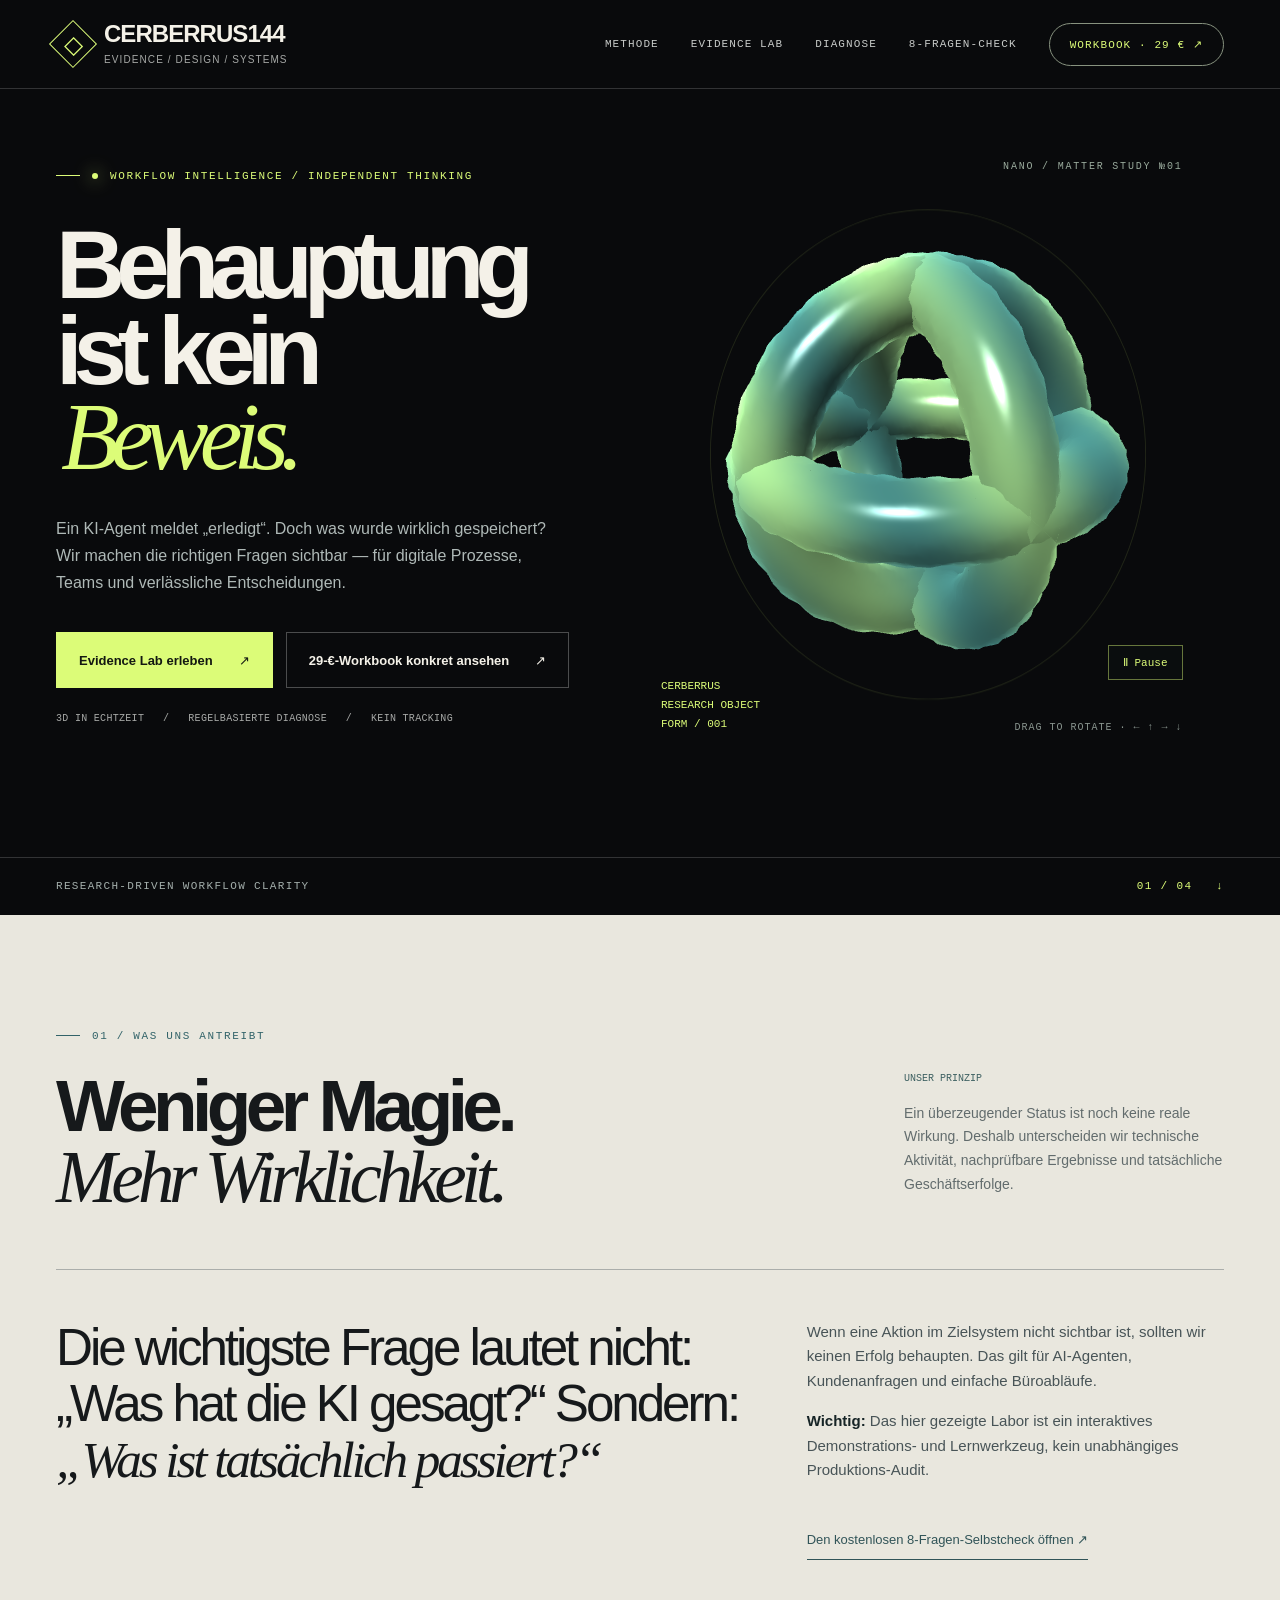
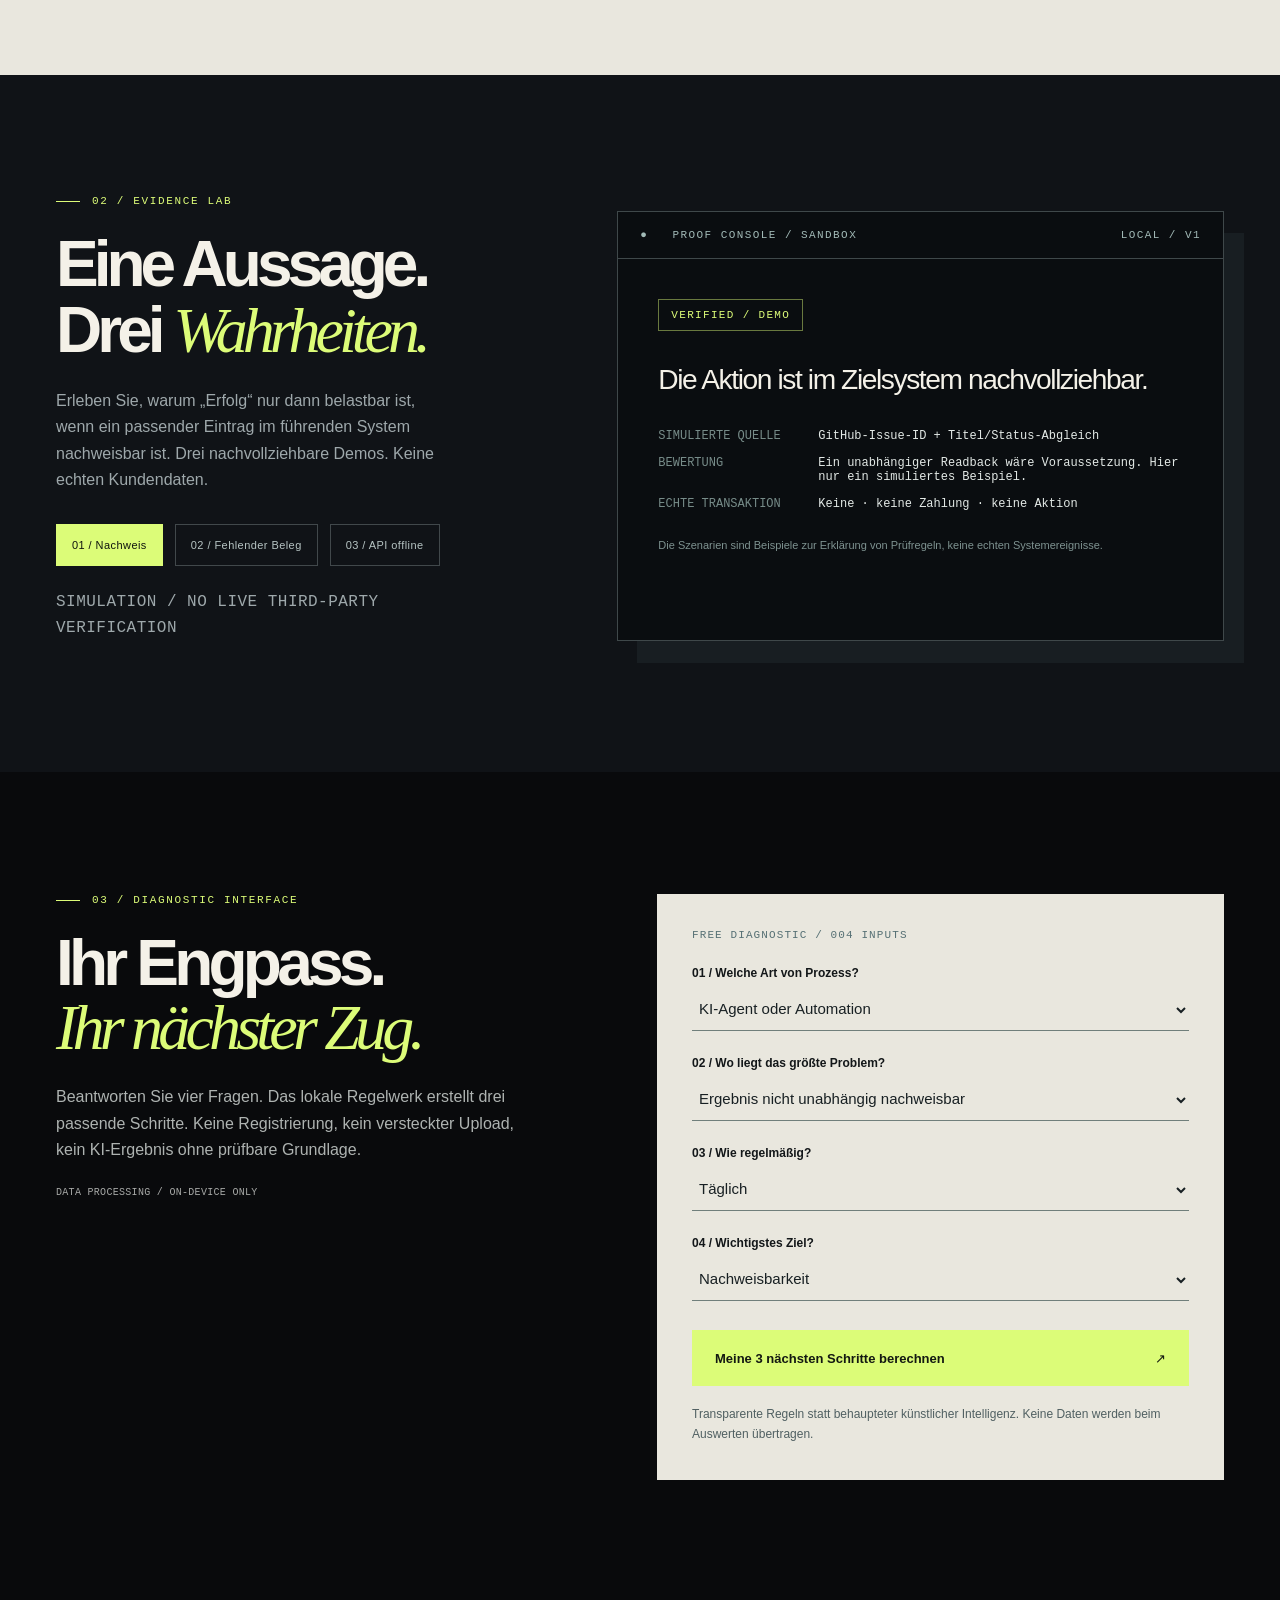
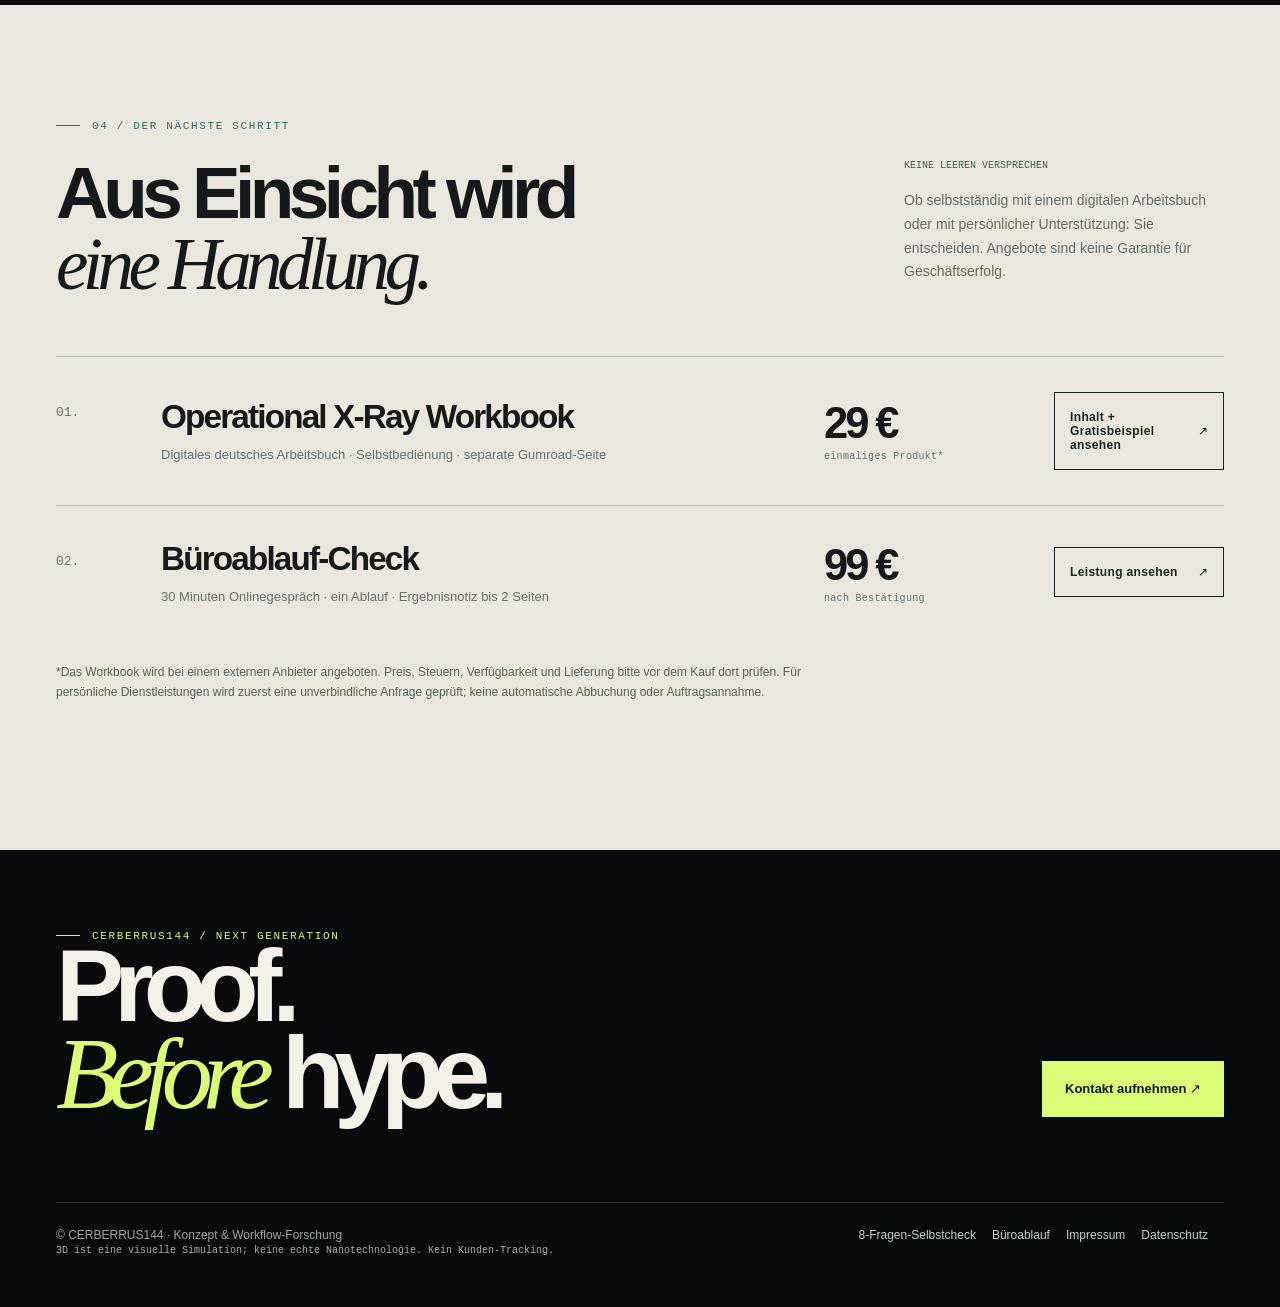
==== commit 86eed414: "Turn home page into specific product funnel with direct detailed offer" ====
--- a/index.html
+++ b/index.html
@@ -7,8 +7,8 @@
 <link rel="stylesheet" href="assets/style.css"><script defer src="assets/app.js"></script>
 <script type="application/ld+json">{"@context":"https://schema.org","@type":"WebSite","name":"CERBERRUS144 Workflow Intelligence","url":"https://charlysmoky2010-hub.github.io/ai-guardrails-protocol/","description":"Kostenlose regelbasierte Workflow-Orientierung und optionales persönliches Büroablauf-Angebot."}</script>
 </head><body>
-<header><div class="shell topbar"><a class="brand" href="./" aria-label="CERBERRUS144 Startseite"><span class="mark"><i>◇</i></span><span>CERBERRUS144<sub>EVIDENCE / DESIGN / SYSTEMS</sub></span></a><nav class="nav" aria-label="Hauptnavigation"><a href="#methode">Methode</a><a href="#labor">Evidence Lab</a><a href="#analyse">Diagnose</a><a href="ki-workflow-selbstcheck/">8-Fragen-Check</a><a class="cta-nav" href="#angebote">Angebote ↗</a></nav></div></header>
-<main><div class="shell"><section class="hero" aria-labelledby="hero-title"><div class="hero-copy"><div class="eyebrow"><span class="live"></span> Workflow Intelligence / Independent Thinking</div><h1 id="hero-title">Behauptung<br>ist kein <em>Beweis.</em></h1><p class="hero-lead">Ein KI-Agent meldet „erledigt“. Doch was wurde wirklich gespeichert? Wir machen die richtigen Fragen sichtbar — für digitale Prozesse, Teams und verlässliche Entscheidungen.</p><div class="actions"><a class="button primary" href="#labor">Evidence Lab erleben <span>↗</span></a><a class="button" href="#angebote">Leistungen entdecken <span>↗</span></a></div><p class="micro">3D IN ECHTZEIT &nbsp; / &nbsp; REGELBASIERTE DIAGNOSE &nbsp; / &nbsp; KEIN TRACKING</p></div>
+<header><div class="shell topbar"><a class="brand" href="./" aria-label="CERBERRUS144 Startseite"><span class="mark"><i>◇</i></span><span>CERBERRUS144<sub>EVIDENCE / DESIGN / SYSTEMS</sub></span></a><nav class="nav" aria-label="Hauptnavigation"><a href="#methode">Methode</a><a href="#labor">Evidence Lab</a><a href="#analyse">Diagnose</a><a href="ki-workflow-selbstcheck/">8-Fragen-Check</a><a class="cta-nav" href="operational-xray-workbook/">Workbook · 29 € ↗</a></nav></div></header>
+<main><div class="shell"><section class="hero" aria-labelledby="hero-title"><div class="hero-copy"><div class="eyebrow"><span class="live"></span> Workflow Intelligence / Independent Thinking</div><h1 id="hero-title">Behauptung<br>ist kein <em>Beweis.</em></h1><p class="hero-lead">Ein KI-Agent meldet „erledigt“. Doch was wurde wirklich gespeichert? Wir machen die richtigen Fragen sichtbar — für digitale Prozesse, Teams und verlässliche Entscheidungen.</p><div class="actions"><a class="button primary" href="#labor">Evidence Lab erleben <span>↗</span></a><a class="button" href="operational-xray-workbook/">29-€-Workbook konkret ansehen <span>↗</span></a></div><p class="micro">3D IN ECHTZEIT &nbsp; / &nbsp; REGELBASIERTE DIAGNOSE &nbsp; / &nbsp; KEIN TRACKING</p></div>
 <div class="stage" id="kinetic-stage" role="group" tabindex="0" aria-label="Echtzeit-3D-Skulptur. Mit Maus, Touch oder Pfeiltasten drehen"><canvas id="nano-canvas" aria-hidden="true"></canvas><div class="stage-fallback" id="stage-fallback" aria-hidden="true"><i class="orbit orbit-a"></i><i class="orbit orbit-b"></i><i class="orbit orbit-c"></i><i class="nucleus"></i><i class="orbit orbit-d"></i></div><div class="labeltop mono">NANO / MATTER STUDY №01</div><div class="labelbottom mono">DRAG TO ROTATE · ← ↑ → ↓</div><div class="coordinates mono">CERBERRUS<br>RESEARCH OBJECT<br>FORM / 001</div><button class="control mono" id="motion-toggle" type="button" aria-pressed="false">Ⅱ Pause</button></div></section></div>
 <div class="rule"></div><div class="shell line-label mono"><span>Research-driven workflow clarity</span><span>01 / 04 &nbsp; ↓</span></div>
 <section class="section light" id="methode"><div class="shell"><div class="eyebrow">01 / Was uns antreibt</div><div class="section-head" style="margin-top:28px"><h2>Weniger Magie.<br><em>Mehr Wirklichkeit.</em></h2><p class="aside"><small>Unser Prinzip</small>Ein überzeugender Status ist noch keine reale Wirkung. Deshalb unterscheiden wir technische Aktivität, nachprüfbare Ergebnisse und tatsächliche Geschäftserfolge.</p></div><div class="problem-layout"><h3>Die wichtigste Frage lautet nicht: „Was hat die KI gesagt?“ Sondern: <em>„Was ist tatsächlich passiert?“</em></h3><div class="body"><p>Wenn eine Aktion im Zielsystem nicht sichtbar ist, sollten wir keinen Erfolg behaupten. Das gilt für AI-Agenten, Kundenanfragen und einfache Büroabläufe.</p><p><strong>Wichtig:</strong> Das hier gezeigte Labor ist ein interaktives Demonstrations- und Lernwerkzeug, kein unabhängiges Produktions-Audit.</p><a class="detail-link" href="ki-workflow-selbstcheck/">Den kostenlosen 8-Fragen-Selbstcheck öffnen ↗</a></div></div></div></section>
@@ -16,7 +16,7 @@
 <section class="diagnose-section" id="analyse"><div class="shell diagnose-grid"><div><div class="eyebrow">03 / Diagnostic Interface</div><h2 class="diagnose-title">Ihr Engpass.<br><em>Ihr nächster Zug.</em></h2><p class="diagnose-copy">Beantworten Sie vier Fragen. Das lokale Regelwerk erstellt drei passende Schritte. Keine Registrierung, kein versteckter Upload, kein KI-Ergebnis ohne prüfbare Grundlage.</p><div class="micro">DATA PROCESSING / ON-DEVICE ONLY</div><div id="result" class="result" hidden aria-live="polite"><div class="result-status mono" id="result-label">ERSTBEWERTUNG</div><h3 id="result-title"></h3><p id="result-desc"></p><ol id="result-list"></ol><a class="button primary" href="mailto:cerberrus144-os@agentmail.to" id="result-contact">Zum unverbindlichen Gespräch ↗</a><p class="result-foot">Sie entscheiden, ob Sie die E-Mail tatsächlich absenden. Keine automatische Bestellung.</p></div></div>
 <form class="form-card" id="audit-form"><div class="mini mono">FREE DIAGNOSTIC / 004 INPUTS</div><label for="usecase">01 / Welche Art von Prozess?</label><select name="usecase" id="usecase"><option value="agents">KI-Agent oder Automation</option><option value="requests">Kundenanfragen</option><option value="data">Daten und Listen</option><option value="appointments">Termine und Übergaben</option></select><label for="bottleneck">02 / Wo liegt das größte Problem?</label><select name="bottleneck" id="bottleneck"><option value="missing">Ergebnis nicht unabhängig nachweisbar</option><option value="handoff">Verantwortung unklar</option><option value="duplicate">Informationen werden doppelt erfasst</option><option value="delay">Anfragen oder Antworten verzögern sich</option></select><label for="volume">03 / Wie regelmäßig?</label><select id="volume" name="volume"><option value="daily">Täglich</option><option value="weekly">Wöchentlich</option><option value="rare">Gelegentlich</option></select><label for="objective">04 / Wichtigstes Ziel?</label><select id="objective" name="objective"><option value="Nachweisbarkeit">Nachweisbarkeit</option><option value="Zeit sparen">Zeit sparen</option><option value="Fehler reduzieren">Fehler reduzieren</option><option value="Zuständigkeit klären">Zuständigkeit klären</option></select><button class="button primary" type="submit">Meine 3 nächsten Schritte berechnen <span>↗</span></button><p class="formnote">Transparente Regeln statt behaupteter künstlicher Intelligenz. Keine Daten werden beim Auswerten übertragen.</p></form></div></section>
 <section class="offer-section light" id="angebote"><div class="shell"><div class="eyebrow">04 / Der nächste Schritt</div><div class="section-head" style="margin-top:25px"><h2>Aus Einsicht wird<br><em>eine Handlung.</em></h2><p class="aside"><small>Keine leeren Versprechen</small>Ob selbstständig mit einem digitalen Arbeitsbuch oder mit persönlicher Unterstützung: Sie entscheiden. Angebote sind keine Garantie für Geschäftserfolg.</p></div>
-<div class="product-line"><div class="product-number">01.</div><div class="product-title">Operational X-Ray Workbook<small>Digitales deutsches Arbeitsbuch · Selbstbedienung · separate Gumroad-Seite</small></div><div class="product-price">29 €<span>einmaliges Produkt*</span></div><a class="product-action" href="https://smokycharly.gumroad.com/l/cyrada?utm_source=cerberrus144_site&amp;utm_medium=owned&amp;utm_campaign=v3_inbound" rel="noopener noreferrer">Produkt ansehen <span>↗</span></a></div>
+<div class="product-line"><div class="product-number">01.</div><div class="product-title">Operational X-Ray Workbook<small>Digitales deutsches Arbeitsbuch · Selbstbedienung · separate Gumroad-Seite</small></div><div class="product-price">29 €<span>einmaliges Produkt*</span></div><a class="product-action" href="operational-xray-workbook/">Inhalt + Gratisbeispiel ansehen <span>↗</span></a></div>
 <div class="product-line"><div class="product-number">02.</div><div class="product-title">Büroablauf-Check<small>30 Minuten Onlinegespräch · ein Ablauf · Ergebnisnotiz bis 2 Seiten</small></div><div class="product-price">99 €<span>nach Bestätigung</span></div><a class="product-action" href="bueroablauf-check/">Leistung ansehen <span>↗</span></a></div>
 <p style="font-size:12px;color:#526260;margin-top:23px;max-width:790px;line-height:1.7">*Das Workbook wird bei einem externen Anbieter angeboten. Preis, Steuern, Verfügbarkeit und Lieferung bitte vor dem Kauf dort prüfen. Für persönliche Dienstleistungen wird zuerst eine unverbindliche Anfrage geprüft; keine automatische Abbuchung oder Auftragsannahme.</p></div></section>
 </main><footer class="footer"><div class="shell"><div class="footer-top"><div><div class="eyebrow">CERBERRUS144 / NEXT GENERATION</div><h2 class="footer-title">Proof.<br><em>Before</em> hype.</h2></div><a class="button primary" href="mailto:cerberrus144-os@agentmail.to?subject=Unverbindliche%20Anfrage%20CERBERRUS144">Kontakt aufnehmen ↗</a></div><div class="footer-bottom"><div>© CERBERRUS144 · Konzept &amp; Workflow-Forschung<br><small>3D ist eine visuelle Simulation; keine echte Nanotechnologie. Kein Kunden-Tracking.</small></div><div><a href="ki-workflow-selbstcheck/">8-Fragen-Selbstcheck</a><a href="bueroablauf-check/">Büroablauf</a><a href="https://vlgibwclecuhnnrgycnx.supabase.co/functions/v1/phi-nexus-public?page=imprint&amp;locale=de">Impressum</a><a href="https://vlgibwclecuhnnrgycnx.supabase.co/functions/v1/phi-nexus-public?page=privacy&amp;locale=de">Datenschutz</a></div></div></div></footer>
